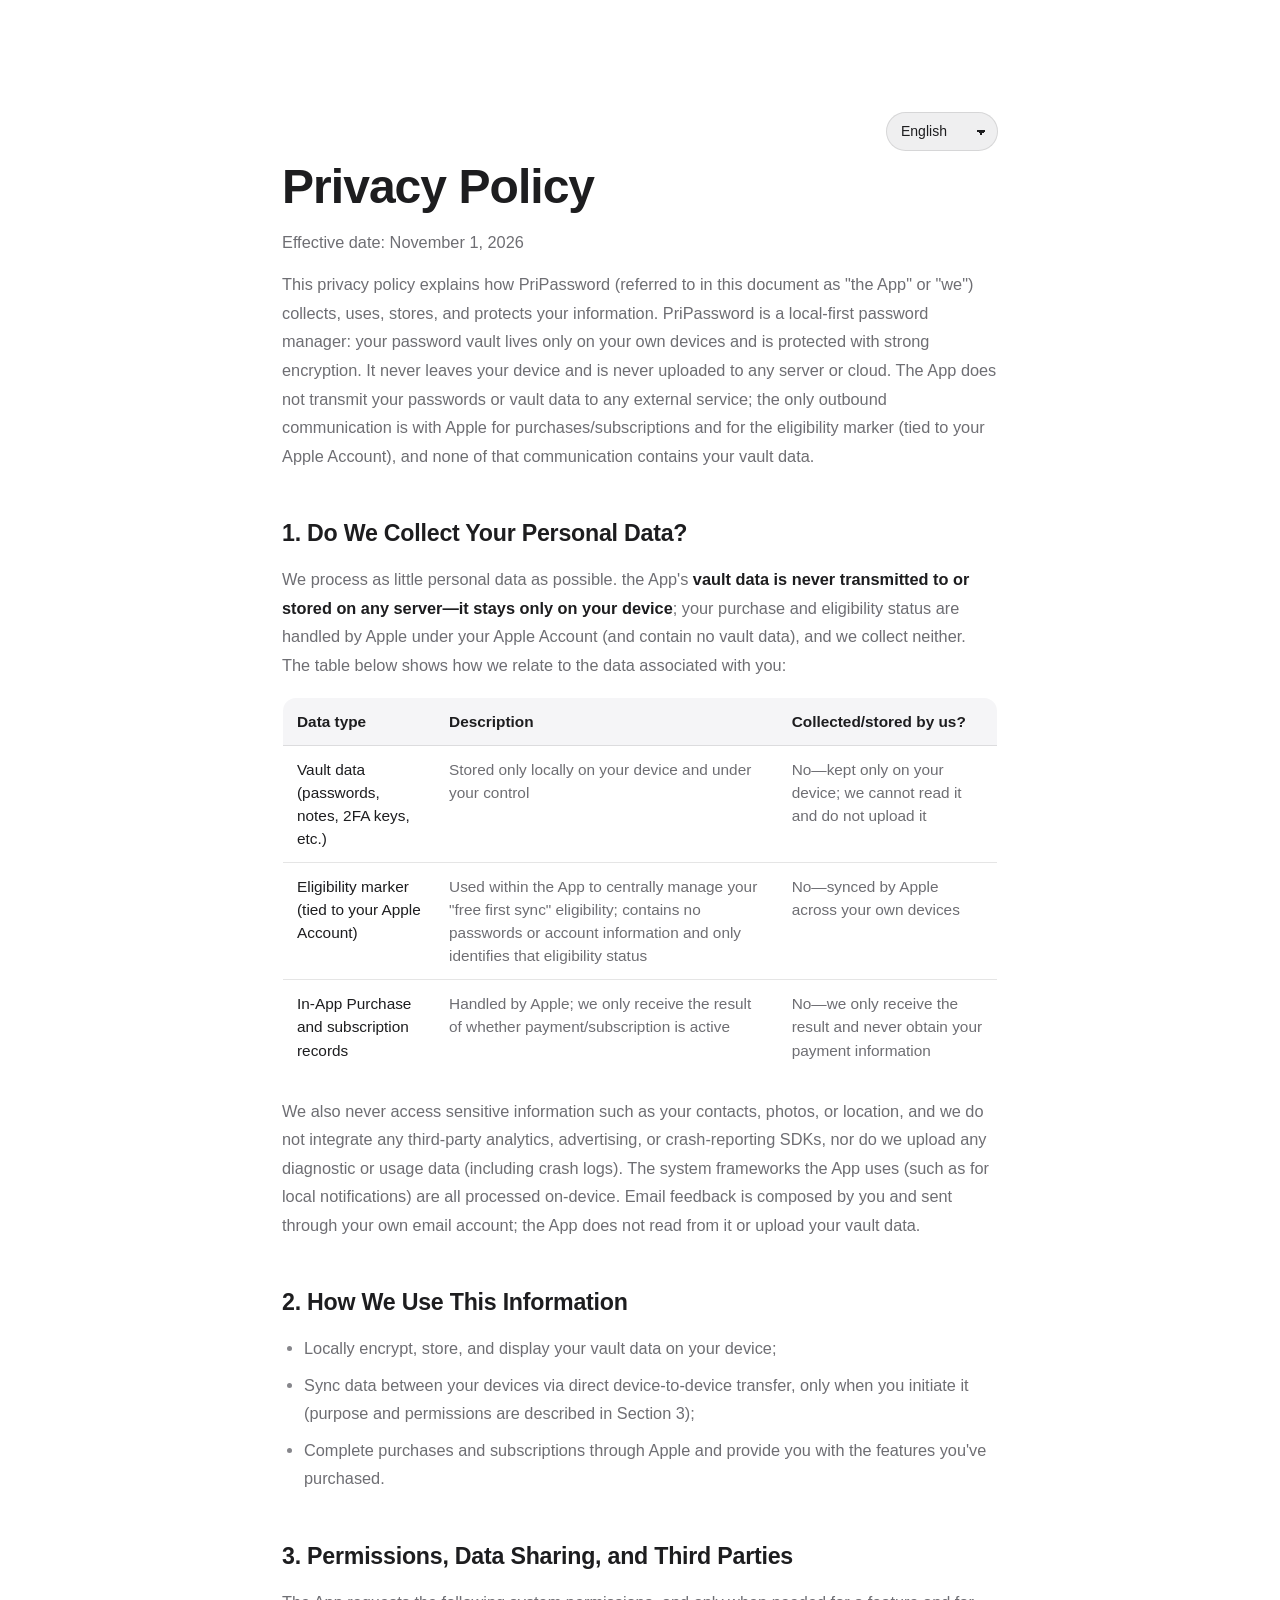
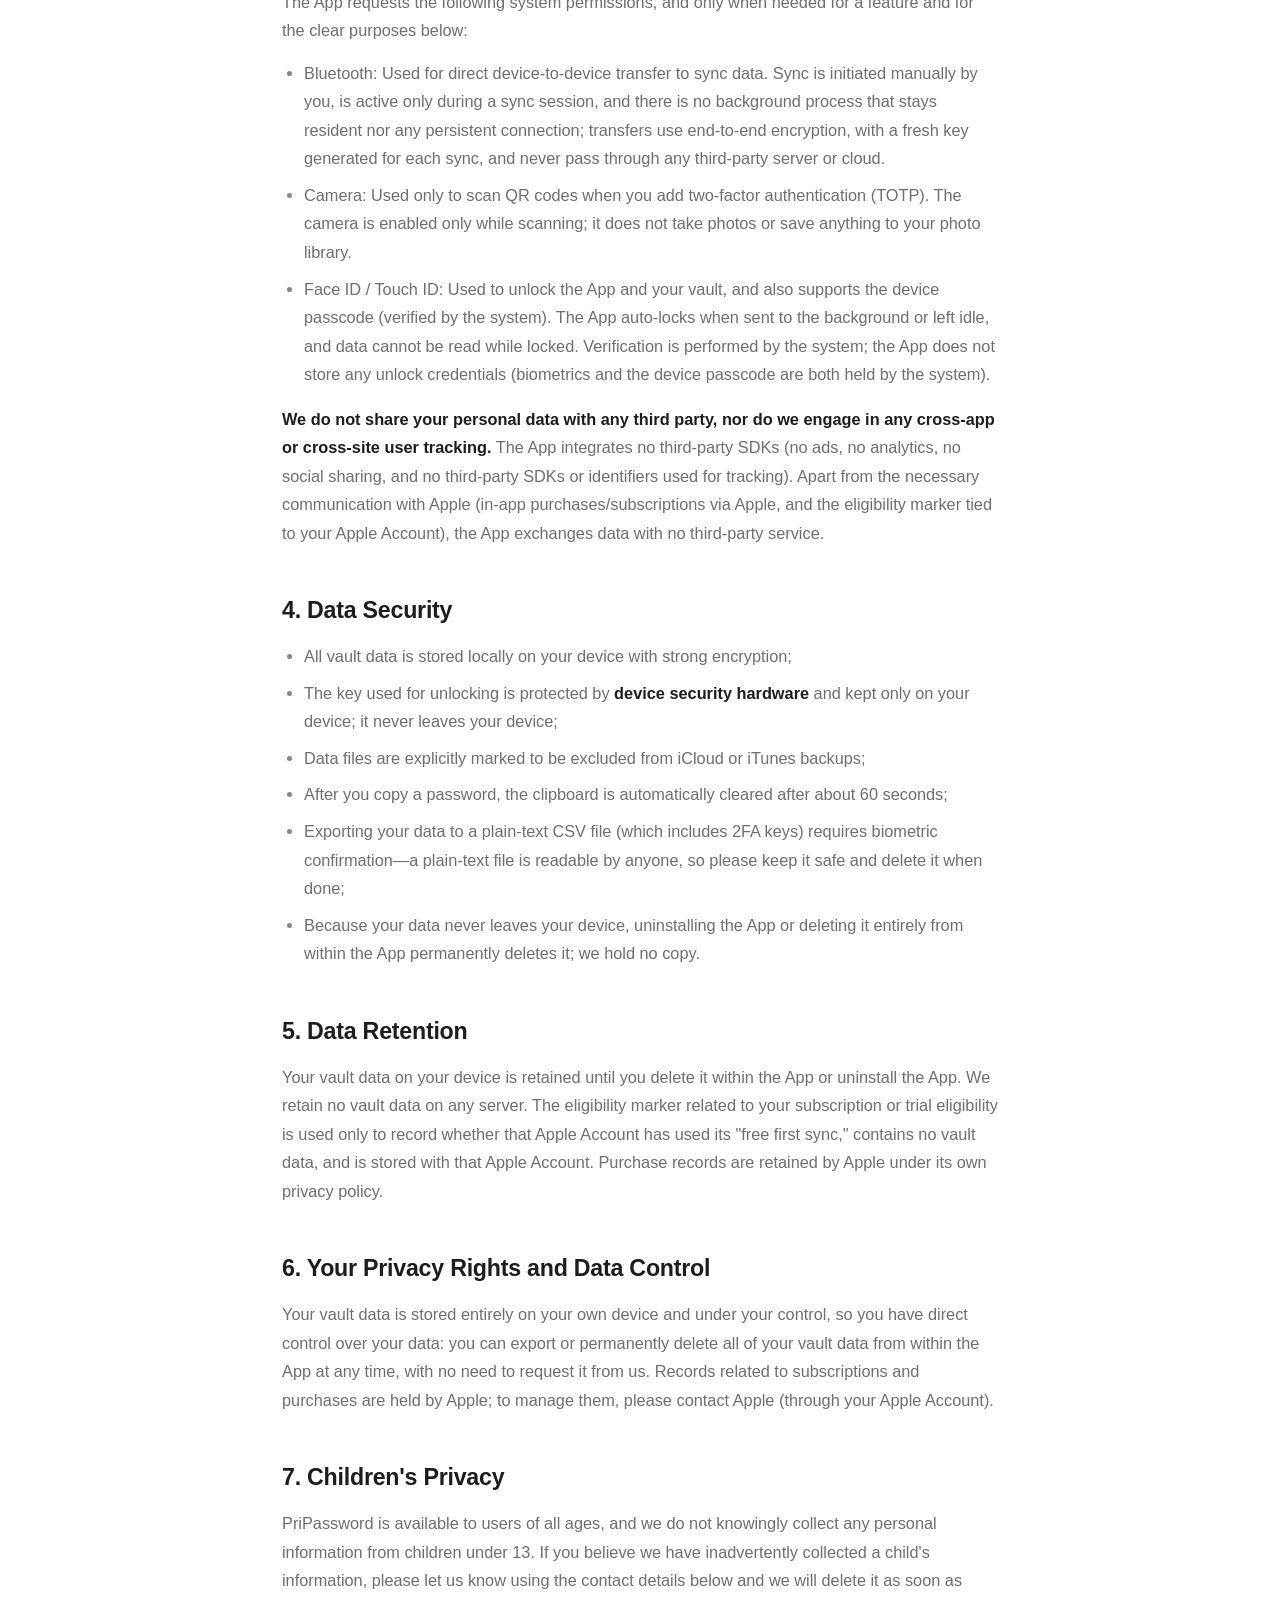
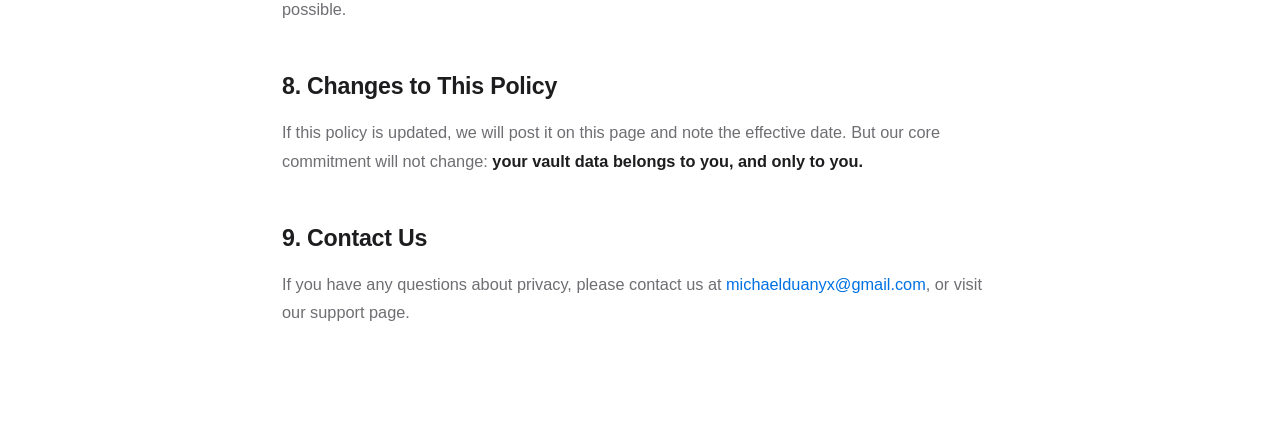
==== privacy.html @ 79f6669f "copy: 去掉 §1 口语化连接词（事实上/In fact/…），更正式 (1.0.2) 十种语言 §1 去掉事实上/In fact/実際/Tatsächlich/En fait/사실/De hec" ====
<!DOCTYPE html>
<html lang="en">
<head>
<meta charset="UTF-8">
<meta name="viewport" content="width=device-width, initial-scale=1, viewport-fit=cover">
<meta name="theme-color" content="#ffffff">
<title>Privacy Policy — PriPassword</title>
<meta name="description" content="PriPassword 隐私政策：您的密码只存在您自己的设备上。我们没有自己的服务器，不收集、不分析您的保险库数据；仅在 App 内购买环节与 Apple 通信。">
<link rel="icon" href="data:image/svg+xml,%3Csvg xmlns='http://www.w3.org/2000/svg' viewBox='0 0 64 64'%3E%3Cdefs%3E%3ClinearGradient id='g' x1='0' y1='0' x2='1' y2='1'%3E%3Cstop offset='0' stop-color='%234aa3ff'/%3E%3Cstop offset='1' stop-color='%230071e3'/%3E%3C/linearGradient%3E%3C/defs%3E%3Crect width='64' height='64' rx='15' fill='url(%23g)'/%3E%3Cpath d='M32 13c-6.6 0-11 4.6-11 11.4V29h-1.4c-1.4 0-2.6 1.2-2.6 2.6v14.8c0 1.4 1.2 2.6 2.6 2.6h24.8c1.4 0 2.6-1.2 2.6-2.6V31.6c0-1.4-1.2-2.6-2.6-2.6H43v-4.6C43 17.6 38.6 13 32 13zm0 5.2c3.4 0 5.8 2.4 5.8 6.2V29H26.2v-4.6c0-3.8 2.4-6.2 5.8-6.2z' fill='%23fff'/%3E%3C/svg%3E">
<link rel="stylesheet" href="css/style.css">
<script>
document.documentElement.className += ' js';
try{
  var _p = new URLSearchParams(location.search);
  var _codes = ['zh-CN','zh-TW','en','ja','de','fr','ko','es','pt','it'];
  // 主题：?theme 优先，否则跟随系统深浅（公开网页）；同步更新主题色，避免首次渲染闪烁
  var _t = _p.get('theme');
  if(_t !== 'dark' && _t !== 'light'){
    _t = (window.matchMedia && window.matchMedia('(prefers-color-scheme: dark)').matches) ? 'dark' : 'light';
  }
  document.documentElement.setAttribute('data-theme', _t);
  var _meta = document.querySelector('meta[name="theme-color"]');
  if(_meta){ _meta.setAttribute('content', _t === 'dark' ? '#000000' : '#ffffff'); }
  // 嵌入模式：仅由 App 通过 ?embed 控制
  if(_p.get('embed') === '1' || _p.get('embed') === 'true'){ document.documentElement.classList.add('embed'); }
  // 语言：?lang 优先 → 本地存储记忆 → 英文；必须在 <head> 同步设置 data-lang，
  // 否则首屏会先渲染默认英文块，待 DOMContentLoaded 的 init() 才切换（FOUC）
  var _lang = _p.get('lang');
  if(_codes.indexOf(_lang) < 0){
    try { _lang = localStorage.getItem('pp_doc_lang'); } catch(e){ _lang = null; }
    if(_codes.indexOf(_lang) < 0){ _lang = 'en'; }
  }
  document.documentElement.setAttribute('data-lang', _lang);
}catch(e){}
</script>
</head>
<body>



<main class="doc">
  <div class="doc__inner">
    <div class="doc__langwrap"><select id="langSelect" class="doc__lang"></select></div>

    <div id="docBody">

<!-- ===================== 简体中文 ===================== -->
<div class="lang-block" data-lang="zh-CN" hidden>
  <h1 class="doc__title">隐私政策</h1>
  <p class="doc__meta">生效日期：2026 年 11 月 1 日</p>

  <p>本隐私政策说明 PriPassword（以下简称"本 App"或"我们"）如何收集、使用、存储和保护您的信息。PriPassword 是一款本地优先的密码管理器：您的密码库只保存在您自己的设备上，并以强加密保护，不会离开您的设备，也不会上传到任何服务器或云端。本 App 不会向任何外部服务传输您的密码或保险库数据；仅有的对外通信是与 Apple 的购买/订阅以及资格标记（经您的 Apple 账户），且这些通信均不包含您的保险库数据。</p>

  <h2>1. 我们是否收集您的个人数据</h2>
  <p>我们尽可能少地处理个人数据。本 App 的<strong>保险库数据不会向任何服务器传输或存储——它们仅留存在您的设备</strong>；而购买与资格状态由 Apple 在您的账户内处理（不含任何保险库数据），我们均不收集。下表说明我们与您相关数据的关系：</p>
  <table>
    <thead>
      <tr><th>数据类型</th><th>说明</th><th>是否由我们收集/存储</th></tr>
    </thead>
    <tbody>
      <tr><td>保险库数据（密码、备注、两步验证密钥等）</td><td>仅存储在您的设备本地，由您掌控</td><td>否——仅留存于您的设备，我们无权读取、不上传</td></tr>
      <tr><td>资格标记（经您的 Apple 账户）</td><td>用于在本 App 内统一管理"首次同步免费"的资格；不含任何密码或账户信息，仅用于标识该资格状态</td><td>否——由 Apple 在您自己的设备间同步</td></tr>
      <tr><td>App 内购买与订阅记录</td><td>由 Apple 处理；我们仅接收"是否已付费/订阅"的结果</td><td>否——我们仅获得结果，不获取您的支付信息</td></tr>
    </tbody>
  </table>
  <p>我们也绝不访问您的通讯录、照片或位置等敏感信息，更不集成任何第三方分析、广告或崩溃上报 SDK，也不会上传任何诊断或使用数据（包括崩溃日志）。本 App 使用的系统框架（如用于本地通知提醒）均在设备本地处理。邮件反馈由您主动撰写、经您自己的邮件账户发送，App 不会从中读取或上传您的保险库数据。</p>

  <h2>2. 我们如何使用这些信息</h2>
  <ul>
    <li>在您的设备上本地加密、存储并展示您的保险库数据；</li>
    <li>在您主动发起时，通过设备之间的直接传输在您的设备间同步数据（用途与权限见第 3 节）；</li>
    <li>通过 Apple 完成购买与订阅，并向您提供已购功能。</li>
  </ul>

  <h2>3. 权限、数据共享与第三方</h2>
  <p>本 App 会请求以下系统权限，且均仅在功能需要时、用于以下明确目的：</p>
  <ul>
    <li>蓝牙：用于在您的设备之间进行直接传输以同步数据。同步由您手动发起，仅在同步进行期间活动，没有后台常驻进程，也没有常开的连接；传输采用端到端加密，每次同步的密钥临时生成，不经任何第三方服务器或云端中转。</li>
    <li>相机：仅用于在您添加两步验证（TOTP）时扫描二维码。相机仅在扫描时启用，不拍照、不保存至相册。</li>
    <li>Face ID / Touch ID：用于解锁 App 与保险库，亦支持设备密码（由系统验证）；App 退至后台或闲置时会自动锁定，锁定期间数据无法读取。验证由系统完成，App 不保存任何用于解锁的凭据（生物识别与设备密码均由系统保管）。</li>
  </ul>
  <p><strong>我们不向任何第三方共享您的个人数据，也不进行任何跨 App 或跨网站的用户追踪。</strong> 本 App 不集成任何第三方 SDK（无广告、无分析、无社交分享、无任何用于追踪的第三方 SDK 或标识符）。除与 Apple 的必要通信（App 内购买/订阅经 Apple，资格标记经您的 Apple 账户）外，本 App 不与任何第三方服务交换数据。</p>

  <h2>4. 数据安全</h2>
  <ul>
    <li>所有保险库数据在您的设备本地以强加密方式存储；</li>
    <li>用于解锁的密钥由<strong>设备安全硬件保护</strong>，仅保存在您的设备上，不离开您的设备；</li>
    <li>数据文件被明确标记为不参与 iCloud 或 iTunes 备份；</li>
    <li>复制密码后，剪贴板会在约 60 秒后自动清除；</li>
    <li>导出数据为 CSV（含两步验证密钥）明文文件前需生物识别确认——明文文件任何人可读，请妥善保管、用后删除；</li>
    <li>由于数据从不离开您的设备，卸载 App 或从 App 内彻底删除即永久删除，我们没有任何副本。</li>
  </ul>

  <h2>5. 数据保留</h2>
  <p>您在设备上的保险库数据会保留至您在 App 内删除数据或卸载 App。我们不在任何服务器上保留保险库数据。与订阅/试用资格相关的资格标记仅用于记录该 Apple 账户是否已使用过"首次同步免费"，不含任何保险库数据，并随该 Apple 账户存储。购买记录由 Apple 按其隐私政策保留。</p>

  <h2>6. 您的隐私权利与数据控制</h2>
  <p>您的保险库数据完全保存在您自己的设备上、由您掌控，因此您对自己的数据拥有直接控制权：您可以随时在 App 内导出或彻底删除全部保险库数据，无需向我们申请。与订阅和购买相关的记录由 Apple 持有，如需处理请向 Apple（通过您的 Apple 账户）申请。</p>

  <h2>7. 儿童隐私</h2>
  <p>PriPassword 可供所有年龄的用户使用，我们也不会有意收集 13 岁以下儿童的任何个人信息。如果您认为我们误收集了儿童的信息，请通过下方联系方式告知，我们会尽快删除。</p>

  <h2>8. 政策变更</h2>
  <p>如本政策更新，我们会在此页面公布并注明生效日期。但我们的核心承诺不会改变：<strong>您的保险库数据属于您，且只属于您。</strong></p>

  <h2>9. 联系方式</h2>
  <p>如对隐私有任何疑问，请通过邮箱 <a class="link" href="mailto:michaelduanyx@gmail.com">michaelduanyx@gmail.com</a> 联系我们，或前往支持页面。</p>

</div>

<!-- ===================== 繁體中文 ===================== -->
<div class="lang-block" data-lang="zh-TW" hidden>
  <h1 class="doc__title">隱私權政策</h1>
  <p class="doc__meta">生效日期：2026 年 11 月 1 日</p>

  <p>本隱私權政策說明 PriPassword（以下簡稱「本 App」或「我們」）如何收集、使用、儲存和保護您的資訊。PriPassword 是一款本地優先的密碼管理器：您的密碼庫只保存在您自己的裝置上，並以強加密保護，不會離開您的裝置，也不會上傳到任何伺服器或雲端。本 App 不會向任何外部服務傳輸您的密碼或保險庫資料；僅有的對外通訊是與 Apple 的購買/訂閱以及資格標記（經您的 Apple 帳戶），且這些通訊均不包含您的保險庫資料。</p>

  <h2>1. 我們是否收集您的個人資料</h2>
  <p>我們盡可能少地處理個人資料。本 App 的<strong>保險庫資料不會向任何伺服器傳輸或儲存——它們僅留存於您的裝置</strong>；而購買與資格狀態由 Apple 在您的帳戶內處理（不含任何保險庫資料），我們均不收集。下表說明我們與您相關資料的關係：</p>
  <table>
    <thead>
      <tr><th>資料類型</th><th>說明</th><th>是否由我們收集/儲存</th></tr>
    </thead>
    <tbody>
      <tr><td>保險庫資料（密碼、備註、兩步驗證金鑰等）</td><td>僅儲存在您的裝置本地，由您掌控</td><td>否——僅留存於您的裝置，我們無權讀取、不上傳</td></tr>
      <tr><td>資格標記（經您的 Apple 帳戶）</td><td>用於在本 App 內統一管理「首次同步免費」的資格；不含任何密碼或帳戶資訊，僅用於標識該資格狀態</td><td>否——由 Apple 在您自己的裝置間同步</td></tr>
      <tr><td>App 內購買與訂閱記錄</td><td>由 Apple 處理；我們僅接收「是否已付費/訂閱」的結果</td><td>否——我們僅獲得結果，不獲取您的付款資訊</td></tr>
    </tbody>
  </table>
  <p>我們也絕不存取您的通訊錄、照片或位置等敏感資訊，更不整合任何第三方分析、廣告或崩潰回報 SDK，也不會上傳任何診斷或使用資料（包括崩潰日誌）。本 App 使用的系統框架（如用於本地通知提醒）均在裝置本地處理。郵件回饋由您主動撰寫、經您自己的郵件帳戶發送，App 不會從中讀取或上傳您的保險庫資料。</p>

  <h2>2. 我們如何使用這些資訊</h2>
  <ul>
    <li>在您的裝置上本地加密、儲存並展示您的保險庫資料；</li>
    <li>在您主動發起時，透過裝置之間的直接傳輸在您的裝置間同步資料（用途與權限見第 3 節）；</li>
    <li>透過 Apple 完成購買與訂閱，並向您提供已購功能。</li>
  </ul>

  <h2>3. 權限、資料共享與第三方</h2>
  <p>本 App 會請求以下系統權限，且均僅在功能需要時、用於以下明確目的：</p>
  <ul>
    <li>藍牙：用於在您的裝置之間進行直接傳輸以同步資料。同步由您手動發起，僅在同步進行期間活動，沒有背景常駐程序，也沒有常開的連線；傳輸採用端對端加密，每次同步的金鑰臨時生成，不經任何第三方伺服器或雲端中轉。</li>
    <li>相機：僅用於在您新增兩步驗證（TOTP）時掃描 QR Code。相機僅在掃描時啟用，不拍照、不儲存至相簿。</li>
    <li>Face ID / Touch ID：用於解鎖 App 與保險庫，亦支援裝置密碼（由系統驗證）；App 退至背景或閒置時會自動鎖定，鎖定期間資料無法讀取。驗證由系統完成，App 不儲存任何用於解鎖的憑證（生物辨識與裝置密碼均由系統保管）。</li>
  </ul>
  <p><strong>我們不向任何第三方共享您的個人資料，也不進行任何跨 App 或跨網站的使用者追蹤。</strong> 本 App 不整合任何第三方 SDK（無廣告、無分析、無社交分享、無任何用於追蹤的第三方 SDK 或識別碼）。除與 Apple 的必要通訊（App 內購買/訂閱經 Apple，資格標記經您的 Apple 帳戶）外，本 App 不與任何第三方服務交換資料。</p>

  <h2>4. 資料安全</h2>
  <ul>
    <li>所有保險庫資料在您的裝置本地以強加密方式儲存；</li>
    <li>用於解鎖的金鑰由<strong>裝置安全硬體保護</strong>，僅儲存在您的裝置上，不離開您的裝置；</li>
    <li>資料檔案明確標記為不參與 iCloud 或 iTunes 備份；</li>
    <li>複製密碼後，剪貼簿會在約 60 秒後自動清除；</li>
    <li>匯出資料為 CSV（含兩步驗證金鑰）明文字檔前需生物辨識確認——明文字檔任何人可讀，請妥善保管、用後刪除；</li>
    <li>由於資料從不離開您的裝置，解除安裝 App 或從 App 內徹底刪除即永久刪除，我們沒有任何副本。</li>
  </ul>

  <h2>5. 資料保留</h2>
  <p>您在裝置上的保險庫資料會保留至您在 App 內刪除資料或解除安裝 App。我們不在任何伺服器上保留保險庫資料。與訂閱/試用資格相關的資格標記僅用於記錄該 Apple 帳戶是否已使用過「首次同步免費」，不含任何保險庫資料，並隨該 Apple 帳戶儲存。購買記錄由 Apple 按其隱私政策保留。</p>

  <h2>6. 您的隱私權利與資料控制</h2>
  <p>您的保險庫資料完全儲存在您自己的裝置上、由您掌控，因此您對自己的資料擁有直接控制權：您可以隨時在 App 內匯出或徹底刪除全部保險庫資料，無需向我們申請。與訂閱和購買相關的記錄由 Apple 持有，如需處理請向 Apple（透過您的 Apple 帳戶）申請。</p>

  <h2>7. 兒童隱私</h2>
  <p>PriPassword 可供所有年齡的使用者使用，我們也不會有意收集 13 歲以下兒童的任何個人資訊。如果您認為我們誤收集了兒童的資訊，請透過下方聯絡方式告知，我們會盡快刪除。</p>

  <h2>8. 政策變更</h2>
  <p>如本政策更新，我們會在此頁面公布並註明生效日期。但我們的核心承諾不會改變：<strong>您的保險庫資料屬於您，且只屬於您。</strong></p>

  <h2>9. 聯絡方式</h2>
  <p>如對隱私有任何疑問，請透過電子郵件 <a class="link" href="mailto:michaelduanyx@gmail.com">michaelduanyx@gmail.com</a> 與我們聯絡，或前往支援頁面。</p>

</div>

<!-- ===================== English ===================== -->
<div class="lang-block" data-lang="en">
  <h1 class="doc__title">Privacy Policy</h1>
  <p class="doc__meta">Effective date: November 1, 2026</p>

  <p>This privacy policy explains how PriPassword (referred to in this document as "the App" or "we") collects, uses, stores, and protects your information. PriPassword is a local-first password manager: your password vault lives only on your own devices and is protected with strong encryption. It never leaves your device and is never uploaded to any server or cloud. The App does not transmit your passwords or vault data to any external service; the only outbound communication is with Apple for purchases/subscriptions and for the eligibility marker (tied to your Apple Account), and none of that communication contains your vault data.</p>

  <h2>1. Do We Collect Your Personal Data?</h2>
  <p>We process as little personal data as possible. the App's <strong>vault data is never transmitted to or stored on any server—it stays only on your device</strong>; your purchase and eligibility status are handled by Apple under your Apple Account (and contain no vault data), and we collect neither. The table below shows how we relate to the data associated with you:</p>
  <table>
    <thead>
      <tr><th>Data type</th><th>Description</th><th>Collected/stored by us?</th></tr>
    </thead>
    <tbody>
      <tr><td>Vault data (passwords, notes, 2FA keys, etc.)</td><td>Stored only locally on your device and under your control</td><td>No—kept only on your device; we cannot read it and do not upload it</td></tr>
      <tr><td>Eligibility marker (tied to your Apple Account)</td><td>Used within the App to centrally manage your "free first sync" eligibility; contains no passwords or account information and only identifies that eligibility status</td><td>No—synced by Apple across your own devices</td></tr>
      <tr><td>In-App Purchase and subscription records</td><td>Handled by Apple; we only receive the result of whether payment/subscription is active</td><td>No—we only receive the result and never obtain your payment information</td></tr>
    </tbody>
  </table>
  <p>We also never access sensitive information such as your contacts, photos, or location, and we do not integrate any third-party analytics, advertising, or crash-reporting SDKs, nor do we upload any diagnostic or usage data (including crash logs). The system frameworks the App uses (such as for local notifications) are all processed on-device. Email feedback is composed by you and sent through your own email account; the App does not read from it or upload your vault data.</p>

  <h2>2. How We Use This Information</h2>
  <ul>
    <li>Locally encrypt, store, and display your vault data on your device;</li>
    <li>Sync data between your devices via direct device-to-device transfer, only when you initiate it (purpose and permissions are described in Section 3);</li>
    <li>Complete purchases and subscriptions through Apple and provide you with the features you've purchased.</li>
  </ul>

  <h2>3. Permissions, Data Sharing, and Third Parties</h2>
  <p>The App requests the following system permissions, and only when needed for a feature and for the clear purposes below:</p>
  <ul>
    <li>Bluetooth: Used for direct device-to-device transfer to sync data. Sync is initiated manually by you, is active only during a sync session, and there is no background process that stays resident nor any persistent connection; transfers use end-to-end encryption, with a fresh key generated for each sync, and never pass through any third-party server or cloud.</li>
    <li>Camera: Used only to scan QR codes when you add two-factor authentication (TOTP). The camera is enabled only while scanning; it does not take photos or save anything to your photo library.</li>
    <li>Face ID / Touch ID: Used to unlock the App and your vault, and also supports the device passcode (verified by the system). The App auto-locks when sent to the background or left idle, and data cannot be read while locked. Verification is performed by the system; the App does not store any unlock credentials (biometrics and the device passcode are both held by the system).</li>
  </ul>
  <p><strong>We do not share your personal data with any third party, nor do we engage in any cross-app or cross-site user tracking.</strong> The App integrates no third-party SDKs (no ads, no analytics, no social sharing, and no third-party SDKs or identifiers used for tracking). Apart from the necessary communication with Apple (in-app purchases/subscriptions via Apple, and the eligibility marker tied to your Apple Account), the App exchanges data with no third-party service.</p>

  <h2>4. Data Security</h2>
  <ul>
    <li>All vault data is stored locally on your device with strong encryption;</li>
    <li>The key used for unlocking is protected by <strong>device security hardware</strong> and kept only on your device; it never leaves your device;</li>
    <li>Data files are explicitly marked to be excluded from iCloud or iTunes backups;</li>
    <li>After you copy a password, the clipboard is automatically cleared after about 60 seconds;</li>
    <li>Exporting your data to a plain-text CSV file (which includes 2FA keys) requires biometric confirmation—a plain-text file is readable by anyone, so please keep it safe and delete it when done;</li>
    <li>Because your data never leaves your device, uninstalling the App or deleting it entirely from within the App permanently deletes it; we hold no copy.</li>
  </ul>

  <h2>5. Data Retention</h2>
  <p>Your vault data on your device is retained until you delete it within the App or uninstall the App. We retain no vault data on any server. The eligibility marker related to your subscription or trial eligibility is used only to record whether that Apple Account has used its "free first sync," contains no vault data, and is stored with that Apple Account. Purchase records are retained by Apple under its own privacy policy.</p>

  <h2>6. Your Privacy Rights and Data Control</h2>
  <p>Your vault data is stored entirely on your own device and under your control, so you have direct control over your data: you can export or permanently delete all of your vault data from within the App at any time, with no need to request it from us. Records related to subscriptions and purchases are held by Apple; to manage them, please contact Apple (through your Apple Account).</p>

  <h2>7. Children's Privacy</h2>
  <p>PriPassword is available to users of all ages, and we do not knowingly collect any personal information from children under 13. If you believe we have inadvertently collected a child's information, please let us know using the contact details below and we will delete it as soon as possible.</p>

  <h2>8. Changes to This Policy</h2>
  <p>If this policy is updated, we will post it on this page and note the effective date. But our core commitment will not change: <strong>your vault data belongs to you, and only to you.</strong></p>

  <h2>9. Contact Us</h2>
  <p>If you have any questions about privacy, please contact us at <a class="link" href="mailto:michaelduanyx@gmail.com">michaelduanyx@gmail.com</a>, or visit our support page.</p>

</div>

<!-- ===================== 日本語 ===================== -->
<div class="lang-block" data-lang="ja" hidden>
  <h1 class="doc__title">プライバシーポリシー</h1>
  <p class="doc__meta">効力発生日：2026年11月1日</p>

  <p>本プライバシーポリシーは、PriPassword（本アプリ、または「当社」）がお客様の情報をどのように収集、利用、保存、保護するかを説明するものです。PriPassword はローカルファーストのパスワードマネージャーです。お客様のパスワード保管庫はお客様ご自身のデバイスのみに保存され、強力な暗号化で保護されています。それはデバイスから離れることも、いかなるサーバーやクラウドにもアップロードされることもありません。本アプリは、お客様のパスワードや保管庫データをいかなる外部サービスにも送信しません。Apple との購入／サブスクリプションおよび資格マーカー（お客様の Apple アカウント経由）に関する通信のみが外部と行われますが、これらの通信に保管庫データは含まれません。</p>

  <h2>1. お客様の個人データを収集しますか</h2>
  <p>当社は個人データの処理を最小限に抑えています。本アプリの<strong>保管庫データはいかなるサーバーにも送信・保存されず、お客様のデバイスにのみ留まります</strong>。購入および資格の状態はお客様の Apple アカウントのもとで Apple によって処理され（保管庫データは含まれません）、当社はいずれも収集しません。当社とお客様に関連するデータの関係を以下の表に示します。</p>
  <table>
    <thead>
      <tr><th>データの種類</th><th>説明</th><th>当社が収集／保存するか</th></tr>
    </thead>
    <tbody>
      <tr><td>保管庫データ（パスワード、メモ、2FA キーなど）</td><td>お客様のデバイス本体にのみ保存され、お客様が管理</td><td>いいえ——お客様のデバイスにのみ留まり、当社は読み取れず、アップロードもしません</td></tr>
      <tr><td>資格マーカー（お客様の Apple アカウント経由）</td><td>本アプリ内で「初回同期無料」の資格を一元管理するために使用。パスワードやアカウント情報は含まず、その資格状態の識別のみに使用</td><td>いいえ——Apple がお客様ご自身のデバイス間で同期</td></tr>
      <tr><td>アプリ内購入およびサブスクリプション記録</td><td>Apple が処理。当社は「支払い済み／購読中か」の結果のみを受け取る</td><td>いいえ——当社は結果のみを受け取り、お客様の支払い情報を取得しません</td></tr>
    </tbody>
  </table>
  <p>また、当社は連絡先、写真、位置情報などの機微情報には一切アクセスせず、第三者の分析、広告、クラッシュレポート SDK を一切統合せず、いかなる診断・利用データ（クラッシュログを含む）もアップロードしません。本アプリが使用するシステムフレームワーク（ローカル通知の提醒など）はすべてデバイス上で処理されます。メールによるフィードバックはお客様が作成し、お客様ご自身のメールアカウントから送信されるものであり、アプリがそれを読み取ったり保管庫データをアップロードしたりすることはありません。</p>

  <h2>2. これらの情報の利用目的</h2>
  <ul>
    <li>お客様のデバイス上で保管庫データをローカルに暗号化し、保存し、表示する；</li>
    <li>お客様が自ら開始したときに、デバイス間の直接転送によりデータを同期する（目的と権限は第 3 節参照）；</li>
    <li>Apple を通じて購入およびサブスクリプションを完了し、購入済みの機能を提供する。</li>
  </ul>

  <h2>3. 権限、データ共有、および第三者</h2>
  <p>本アプリは以下のシステム権限を要求しますが、いずれも機能が必要とする場合に限り、以下の明確な目的のためです：</p>
  <ul>
    <li>Bluetooth（ブルートゥース）：デバイス間で直接転送し、データを同期するために使用。同期はお客様が手動で開始し、同期セッション中のみ稼働し、バックグラウンドで常駐するプロセスや常時接続はありません。転送はエンドツーエンド暗号化を使用し、同期ごとに一時的な鍵を生成し、いかなる第三者サーバーやクラウドを経由しません。</li>
    <li>カメラ：二段階認証（TOTP）を追加するときに QR コードをスキャンするためのみに使用。カメラはスキャン中のみ有効で、写真を撮影したりフォトライブラリに保存したりしません。</li>
    <li>Face ID / Touch ID：アプリと保管庫のロック解除に使用し、デバイスパスコード（システムが検証）もサポート。アプリがバックグラウンドに移るか放置されると自動的にロックし、ロック中はデータを読み取れません。検証はシステムによって行われ、アプリはロック解除用の資格情報（生体認証とデバイスパスコードはいずれもシステムが管理）を保存しません。</li>
  </ul>
  <p><strong>当社はお客様の個人データをいかなる第三者とも共有せず、いかなるアプリ間・サイト間のユーザー追跡も行いません。</strong> 本アプリはいかなる第三者 SDK（広告、分析、ソーシャル共有、および追跡に用いられるいかなる第三者 SDK や識別子）も統合しません。Apple との必要な通信（Apple 経由のアプリ内購入／サブスクリプション、およびお客様の Apple アカウント経由の資格マーカー）を除き、本アプリはいかなる第三者サービスともデータを交換しません。</p>

  <h2>4. データセキュリティ</h2>
  <ul>
    <li>すべての保管庫データは、お客様のデバイス本体に強力な暗号化で保存される；</li>
    <li>ロック解除に用いる鍵は<strong>デバイスのセキュリティハードウェア</strong>によって保護され、お客様のデバイスにのみ保存され、デバイス外に出ない；</li>
    <li>データファイルはiCloud または iTunes のバックアップ対象から明示的に除外されている；</li>
    <li>パスワードをコピーした後、クリップボードは約 60 秒後に自動でクリアされる；</li>
    <li>2FA キーを含むデータを平文の CSV ファイルにエクスポートする前には生体認証による確認が必要——平文ファイルは誰でも読めるため、安全に保管し、使い終わったら削除してください；</li>
    <li>データはデバイス外に出ないため、アプリのアンインストールやアプリ内からの完全削除は永久削除であり、当社にコピーはない。</li>
  </ul>

  <h2>5. データの保持</h2>
  <p>デバイス上の保管庫データは、お客様がアプリ内で削除するか、アプリをアンインストールするまで保持されます。当社はいかなるサーバーにも保管庫データを保持しません。サブスクリプションまたは試用資格に関連する資格マーカーは、その Apple アカウントが「初回同期無料」を使用済みかどうかのみを記録するために用いられ、保管庫データは含まず、その Apple アカウントとともに保存されます。購入記録は Apple が自らのプライバシーポリシーに従って保持します。</p>

  <h2>6. お客様のプライバシー権利とデータ管理</h2>
  <p>お客様の保管庫データは完全にお客様ご自身のデバイスに保存され、お客様が管理するため、お客様はご自身のデータに対して直接的な管理権を有します。アプリ内でいつでも全保管庫データをエクスポートまたは完全に削除でき、当社への申請は不要です。サブスクリプションや購入に関連する記録は Apple が保持しており、取り扱いについては Apple（お客様の Apple アカウント経由）にお問い合わせください。</p>

  <h2>7. 児童のプライバシー</h2>
  <p>PriPassword はすべての年齢の方にご利用いただけ、当社は 13 歳未満の子供から意図的に個人情報を収集することはありません。子供の情報を誤って収集したと思われる場合は、以下の連絡先までお知らせいただければ、速やかに削除します。</p>

  <h2>8. ポリシーの変更</h2>
  <p>本ポリシーを更新する場合、当社はこのページで公表し、効力発生日を明記します。ただし、当社の中核となる約束は変わりません：<strong>お客様の保管庫データはお客様のものであり、お客様だけのものです。</strong></p>

  <h2>9. お問い合わせ</h2>
  <p>プライバシーに関するご質問は、<a class="link" href="mailto:michaelduanyx@gmail.com">michaelduanyx@gmail.com</a> までメールでご連絡いただくか、サポートページをご覧ください。</p>

</div>

<!-- ===================== Deutsch ===================== -->
<div class="lang-block" data-lang="de" hidden>
  <h1 class="doc__title">Datenschutzrichtlinie</h1>
  <p class="doc__meta">Gültig ab: 1. November 2026</p>

  <p>Diese Datenschutzrichtlinie erklärt, wie PriPassword (in diesem Dokument „die App" oder „wir" genannt) Ihre Informationen erhebt, verwendet, speichert und schützt. PriPassword ist ein lokal ausgerichteter Passwort-Manager: Ihr Passwort-Tresor befindet sich ausschließlich auf Ihren eigenen Geräten und ist durch starke Verschlüsselung geschützt. Er verlässt Ihr Gerät nie und wird niemals auf einen Server oder in die Cloud hochgeladen. Die App überträgt Ihre Passwörter oder Tresordaten an keinen externen Dienst; die einzige ausgehende Kommunikation erfolgt mit Apple für Käufe/Abonnements und für den Berechtigungs-Marker (an Ihr Apple-Konto gebunden), und keine dieser Kommunikationen enthält Ihre Tresordaten.</p>

  <h2>1. Erheben wir personenbezogene Daten von Ihnen?</h2>
  <p>Wir verarbeiten so wenig personenbezogene Daten wie möglich. Werden die <strong>Tresordaten der App niemals an einen Server übertragen oder dort gespeichert — sie verbleiben ausschließlich auf Ihrem Gerät</strong>; Ihr Kauf- und Berechtigungsstatus wird von Apple unter Ihrem Apple-Konto verarbeitet (und enthält keine Tresordaten), und wir erheben keines von beiden. Die folgende Tabelle zeigt, wie wir mit den mit Ihnen verbundenen Daten umgehen:</p>
  <table>
    <thead>
      <tr><th>Datentyp</th><th>Beschreibung</th><th>Von uns erhoben/gespeichert?</th></tr>
    </thead>
    <tbody>
      <tr><td>Tresordaten (Passwörter, Notizen, 2FA-Schlüssel usw.)</td><td>Nur lokal auf Ihrem Gerät gespeichert und unter Ihrer Kontrolle</td><td>Nein — nur auf Ihrem Gerät; wir können sie nicht lesen und laden sie nicht hoch</td></tr>
      <tr><td>Berechtigungs-Marker (an Ihr Apple-Konto gebunden)</td><td>Innerhalb der App zur zentralen Verwaltung Ihrer „kostenlosen Erstsynchronisierung" verwendet; enthält keine Passwörter oder Kontoinformationen und identifiziert nur diesen Berechtigungsstatus</td><td>Nein — von Apple zwischen Ihren eigenen Geräten synchronisiert</td></tr>
      <tr><td>In-App-Kauf- und Abonnement-Datensätze</td><td>Von Apple verarbeitet; wir erhalten nur das Ergebnis, ob die Zahlung/das Abonnement aktiv ist</td><td>Nein — wir erhalten nur das Ergebnis und erlangen niemals Ihre Zahlungsdaten</td></tr>
    </tbody>
  </table>
  <p>Wir greifen auch niemals auf sensible Informationen wie Ihre Kontakte, Fotos oder den Standort zu und integrieren keine Analyse-, Werbe- oder Absturzberichts-SDKs von Drittanbietern, noch laden wir Diagnose- oder Nutzungsdaten (einschließlich Absturzprotokolle) hoch. Die System-Frameworks, die die App verwendet (z. B. für lokale Benachrichtigungen), werden vollständig auf dem Gerät verarbeitet. E-Mail-Feedback wird von Ihnen verfasst und über Ihr eigenes E-Mail-Konto gesendet; die App liest daraus nichts und lädt Ihre Tresordaten nicht hoch.</p>

  <h2>2. Wie wir diese Informationen verwenden</h2>
  <ul>
    <li>Ihre Tresordaten auf Ihrem Gerät lokal verschlüsseln, speichern und anzeigen;</li>
    <li>Daten zwischen Ihren Geräten über direkte Geräte-zu-Gerät-Übertragung synchronisieren, nur wenn Sie sie initiieren (Zweck und Berechtigungen siehe Abschnitt 3);</li>
    <li>Käufe und Abonnements über Apple abschließen und Ihnen die erworbenen Funktionen bereitstellen.</li>
  </ul>

  <h2>3. Berechtigungen, Datenaustausch und Dritte</h2>
  <p>Die App fordert die folgenden Systemberechtigungen an, und zwar nur, wenn eine Funktion sie benötigt und für die folgenden klaren Zwecke:</p>
  <ul>
    <li>Bluetooth: Für die direkte Geräte-zu-Gerät-Übertragung zum Synchronisieren von Daten. Die Synchronisierung wird von Ihnen manuell gestartet, ist nur während einer Synchronisierungssitzung aktiv, und es gibt keinen im Hintergrund residenten Prozess noch eine dauerhafte Verbindung; Übertragungen verwenden Ende-zu-Ende-Verschlüsselung mit einem für jede Synchronisierung frisch generierten Schlüssel und passieren niemals einen Drittanbieter-Server oder die Cloud.</li>
    <li>Kamera: Nur zum Scannen von QR-Codes, wenn Sie die Zwei-Faktor-Authentifizierung (TOTP) hinzufügen. Die Kamera ist nur während des Scannens aktiv; sie macht keine Fotos und speichert nichts in Ihre Fotomediathek.</li>
    <li>Face ID / Touch ID: Zum Entsperren der App und Ihres Tresors, unterstützt auch den Geräte-Passcode (vom System verifiziert). Die App sperrt automatisch, wenn sie in den Hintergrund tritt oder ungenutzt bleibt, und Daten können im gesperrten Zustand nicht gelesen werden. Die Verifizierung erfolgt durch das System; die App speichert keine Entsperr-Anmeldedaten (Biometrie und Geräte-Passcode werden beide vom System gehalten).</li>
  </ul>
  <p><strong>Wir geben Ihre personenbezogenen Daten an keine Dritten weiter und betreiben kein nutzerübergreifendes Tracking über Apps oder Websites hinweg.</strong> Die App integriert keine Drittanbieter-SDKs (keine Werbung, keine Analyse, kein Social-Sharing und keine für Tracking verwendeten Drittanbieter-SDKs oder Kennungen). Außer der notwendigen Kommunikation mit Apple (In-App-Käufe/Abonnements über Apple sowie der an Ihr Apple-Konto gebundene Berechtigungs-Marker) tauscht die App Daten mit keinem Drittanbieter-Dienst aus.</p>

  <h2>4. Datensicherheit</h2>
  <ul>
    <li>Alle Tresordaten werden lokal auf Ihrem Gerät mit starker Verschlüsselung gespeichert;</li>
    <li>Der für das Entsperren verwendete Schlüssel wird durch <strong>Geräte-Sicherheitshardware</strong> geschützt und nur auf Ihrem Gerät gehalten; er verlässt Ihr Gerät nie;</li>
    <li>Datendateien sind explizit als von iCloud- oder iTunes-Backups ausgeschlossen markiert;</li>
    <li>Nachdem Sie ein Passwort kopiert haben, wird die Zwischenablage nach etwa 60 Sekunden automatisch geleert;</li>
    <li>Der Export Ihrer Daten in eine Klartext-CSV-Datei (die 2FA-Schlüssel enthält) erfordert eine biometrische Bestätigung — eine Klartextdatei ist für jeden lesbar, bewahren Sie sie daher sicher auf und löschen Sie sie, wenn Sie fertig sind;</li>
    <li>Da Ihre Daten Ihr Gerät nie verlassen, ist das Deinstallieren der App oder das vollständige Löschen innerhalb der App endgültig; wir halten keine Kopie.</li>
  </ul>

  <h2>5. Datenaufbewahrung</h2>
  <p>Ihre geräteinternen Tresordaten werden aufbewahrt, bis Sie sie innerhalb der App löschen oder die App deinstallieren. Wir bewahren auf keinem Server Tresordaten auf. Der mit Ihrem Abonnement oder Testberechtigung verbundene Berechtigungs-Marker dient nur dazu, aufzuzeichnen, ob dieses Apple-Konto seine „kostenlose Erstsynchronisierung" bereits genutzt hat, enthält keine Tresordaten und wird mit diesem Apple-Konto gespeichert. Kaufdatensätze werden von Apple gemäß dessen eigenen Datenschutzrichtlinie aufbewahrt.</p>

  <h2>6. Ihre Datenschutzrechte und Datenkontrolle</h2>
  <p>Ihre Tresordaten werden vollständig auf Ihrem eigenen Gerät gespeichert und stehen unter Ihrer Kontrolle, sodass Sie die direkte Kontrolle über Ihre Daten haben: Sie können jederzeit innerhalb der App Ihren gesamten Tresor exportieren oder dauerhaft löschen, ohne dies bei uns beantragen zu müssen. Aufzeichnungen zu Abonnements und Käufen werden von Apple gehalten; wenden Sie sich zur Verwaltung bitte an Apple (über Ihr Apple-Konto).</p>

  <h2>7. Datenschutz für Kinder</h2>
  <p>PriPassword steht Nutzern jeden Alters zur Verfügung, und wir erheben wissentlich keine personenbezogenen Informationen von Kindern unter 13 Jahren. Wenn Sie glauben, dass wir versehentlich Informationen eines Kindes erfasst haben, lassen Sie es uns über die unten stehenden Kontaktdaten wissen, und wir werden sie so schnell wie möglich löschen.</p>

  <h2>8. Änderungen dieser Richtlinie</h2>
  <p>Wenn diese Richtlinie aktualisiert wird, veröffentlichen wir sie auf dieser Seite und geben das Gültigkeitsdatum an. Unser Kernversprechen ändert sich jedoch nicht: <strong>Ihre Tresordaten gehören Ihnen, und nur Ihnen.</strong></p>

  <h2>9. Kontakt</h2>
  <p>Bei Fragen zum Datenschutz kontaktieren Sie uns unter <a class="link" href="mailto:michaelduanyx@gmail.com">michaelduanyx@gmail.com</a> oder besuchen Sie unsere Support-Seite.</p>

</div>

<!-- ===================== Français ===================== -->
<div class="lang-block" data-lang="fr" hidden>
  <h1 class="doc__title">Politique de confidentialité</h1>
  <p class="doc__meta">Date d'effet : 1er novembre 2026</p>

  <p>La présente politique de confidentialité explique comment PriPassword (ci-après « l'App » ou « nous ») collecte, utilise, stocke et protège vos informations. PriPassword est un gestionnaire de mots de passe local-first : votre coffre-fort de mots de passe réside uniquement sur vos propres appareils et est protégé par un chiffrement robuste. Il ne quitte jamais votre appareil et n'est jamais téléversé vers un serveur ou un cloud. L'App ne transmet pas vos mots de passe ou données de coffre à quelque service externe que ce soit ; la seule communication sortante concerne Apple pour les achats/abonnements et le marqueur d'éligibilité (lié à votre compte Apple), et aucune de ces communications ne contient vos données de coffre.</p>

  <h2>1. Collectons-nous vos données personnelles ?</h2>
  <p>Nous traitons le moins de données personnelles possible. les <strong>données de coffre de l'App ne sont jamais transmises à un serveur ni stockées sur un serveur — elles restent uniquement sur votre appareil</strong> ; votre statut d'achat et d'éligibilité est géré par Apple sous votre compte Apple (et ne contient aucune donnée de coffre), et nous ne collectons ni l'un ni l'autre. Le tableau ci-dessous montre comment nous traitons les données vous concernant :</p>
  <table>
    <thead>
      <tr><th>Type de données</th><th>Description</th><th>Collectées/stockées par nous ?</th></tr>
    </thead>
    <tbody>
      <tr><td>Données de coffre (mots de passe, notes, clés 2FA, etc.)</td><td>Stockées uniquement localement sur votre appareil et sous votre contrôle</td><td>Non — uniquement sur votre appareil ; nous ne pouvons pas les lire ni les téléverser</td></tr>
      <tr><td>Marqueur d'éligibilité (lié à votre compte Apple)</td><td>Utilisé dans l'App pour gérer centralement votre « première synchronisation gratuite » ; ne contient aucun mot de passe ni information de compte et identifie uniquement ce statut d'éligibilité</td><td>Non — synchronisé par Apple entre vos propres appareils</td></tr>
      <tr><td>Enregistrements d'achat intégré et d'abonnement</td><td>Gérés par Apple ; nous ne recevons que le résultat indiquant si le paiement/l'abonnement est actif</td><td>Non — nous ne recevons que le résultat et n'obtenons jamais vos informations de paiement</td></tr>
    </tbody>
  </table>
  <p>Nous n'accédons jamais non plus à des informations sensibles telles que vos contacts, photos ou localisation, et nous n'intégrons aucun SDK d'analyse, de publicité ou de rapport de crash tiers, ni ne téléversons de données de diagnostic ou d'utilisation (y compris les journaux d'incident). Les frameworks système utilisés par l'App (notamment pour les notifications locales) sont entièrement traités sur l'appareil. Les retours par e-mail sont rédigés par vous et envoyés via votre propre compte e-mail ; l'App n'y lit rien et ne téléverse pas vos données de coffre.</p>

  <h2>2. Comment nous utilisons ces informations</h2>
  <ul>
    <li>Chiffrer, stocker et afficher localement vos données de coffre sur votre appareil ;</li>
    <li>Synchroniser les données entre vos appareils via un transfert direct de appareil à appareil, uniquement lorsque vous l'initiez (but et permissions voir section 3) ;</li>
    <li>Finaliser les achats et abonnements via Apple et vous fournir les fonctionnalités achetées.</li>
  </ul>

  <h2>3. Autorisations, partage de données et tiers</h2>
  <p>L'App demande les autorisations système suivantes, et uniquement lorsqu'une fonction en a besoin et pour les finalités claires ci-dessous :</p>
  <ul>
    <li>Bluetooth : utilisé pour le transfert direct de appareil à appareil afin de synchroniser les données. La synchronisation est lancée manuellement par vous, n'est active que pendant une session de synchronisation, et il n'y a ni processus résident en arrière-plan ni connexion permanente ; les transferts utilisent un chiffrement de bout en bout avec une clé générée à chaque synchronisation, et ne passent jamais par un serveur tiers ou le cloud.</li>
    <li>Appareil photo : utilisé uniquement pour scanner des QR codes lorsque vous ajoutez l'authentification à deux facteurs (TOTP). L'appareil photo n'est actif que pendant le scan ; il ne prend pas de photo et n'enregistre rien dans votre photothèque.</li>
    <li>Face ID / Touch ID : utilisé pour déverrouiller l'App et votre coffre, et prend également en charge le code de l'appareil (vérifié par le système). L'App se verrouille automatiquement lorsqu'elle passe en arrière-plan ou reste inactive, et les données ne peuvent pas être lues lorsqu'elle est verrouillée. La vérification est effectuée par le système ; l'App ne stocke aucune information d'identification de déverrouillage (la biométrie et le code de l'appareil sont tous deux détenus par le système).</li>
  </ul>
  <p><strong>Nous ne partageons pas vos données personnelles avec des tiers et ne pratiquons aucun suivi des utilisateurs entre applications ou sites web.</strong> L'App n'intègre aucun SDK tiers (pas de publicité, pas d'analyse, pas de partage social, et aucun SDK ou identifiant tiers utilisé pour le suivi). À l'exception de la communication nécessaire avec Apple (achats/abonnements intégrés via Apple, ainsi que le marqueur d'éligibilité lié à votre compte Apple), l'App n'échange aucune donnée avec un service tiers.</p>

  <h2>4. Sécurité des données</h2>
  <ul>
    <li>Toutes les données de coffre sont stockées localement sur votre appareil avec un chiffrement robuste ;</li>
    <li>La clé utilisée pour le déverrouillage est protégée par le <strong>matériel de sécurité de l'appareil</strong> et conservée uniquement sur votre appareil ; elle ne quitte jamais votre appareil ;</li>
    <li>Les fichiers de données sont explicitement marqués comme exclus des sauvegardes iCloud ou iTunes ;</li>
    <li>Après avoir copié un mot de passe, le presse-papiers est automatiquement vidé après environ 60 secondes ;</li>
    <li>L'exportation de vos données vers un fichier CSV en texte clair (qui contient les clés 2FA) nécessite une confirmation biométrique — un fichier en texte clair est lisible par quiconque, conservez-le donc en sécurité et supprimez-le une fois terminé ;</li>
    <li>Comme vos données ne quittent jamais votre appareil, la désinstallation de l'App ou la suppression complète depuis l'App est définitive ; nous n'en conservons aucune copie.</li>
  </ul>

  <h2>5. Conservation des données</h2>
  <p>Vos données de coffre sur l'appareil sont conservées jusqu'à ce que vous les supprimiez dans l'App ou désinstalliez l'App. Nous ne conservons aucune donnée de coffre sur aucun serveur. Le marqueur d'éligibilité lié à votre abonnement ou à votre essai sert uniquement à enregistrer si ce compte Apple a utilisé sa « première synchronisation gratuite », ne contient aucune donnée de coffre et est stocké avec ce compte Apple. Les enregistrements d'achat sont conservés par Apple conformément à sa propre politique de confidentialité.</p>

  <h2>6. Vos droits à la confidentialité et contrôle des données</h2>
  <p>Vos données de coffre sont entièrement stockées sur votre propre appareil et sous votre contrôle, vous disposez donc d'un contrôle direct sur vos données : vous pouvez exporter ou supprimer définitivement l'intégralité de votre coffre à tout moment depuis l'App, sans avoir à nous le demander. Les enregistrements liés aux abonnements et achats sont détenus par Apple ; pour les gérer, veuillez contacter Apple (via votre compte Apple).</p>

  <h2>7. Confidentialité des enfants</h2>
  <p>PriPassword est disponible pour les utilisateurs de tous âges, et nous ne collectons sciemment aucune information personnelle d'enfants de moins de 13 ans. Si vous pensez que nous avons par erreur collecté des informations sur un enfant, faites-le nous savoir via les coordonnées ci-dessous et nous les supprimerons dès que possible.</p>

  <h2>8. Modifications de cette politique</h2>
  <p>Si cette politique est mise à jour, nous la publierons sur cette page et indiquerons la date d'effet. Mais notre engagement central ne changera pas : <strong>vos données de coffre vous appartiennent, et vous seul.</strong></p>

  <h2>9. Nous contacter</h2>
  <p>Pour toute question sur la confidentialité, contactez-nous à <a class="link" href="mailto:michaelduanyx@gmail.com">michaelduanyx@gmail.com</a>, ou visitez notre page de support.</p>

</div>

<!-- ===================== 한국어 ===================== -->
<div class="lang-block" data-lang="ko" hidden>
  <h1 class="doc__title">개인정보 처리방침</h1>
  <p class="doc__meta">시행일: 2026년 11월 1일</p>

  <p>본 개인정보 처리방침은 PriPassword(이하 "앱" 또는 "당사")가 귀하의 정보를 수집·이용·저장·보호하는 방법을 설명합니다. PriPassword는 로컬 우선 비밀번호 관리자입니다. 귀하의 비밀번호 금고는 오직 귀하의 기기에만 저장되며 강력한 암호화로 보호됩니다. 금고는 기기를 떠나지 않으며 어떤 서버나 클라우드에도 업로드되지 않습니다. 앱은 귀하의 비밀번호나 금고 데이터를 어떤 외부 서비스로도 전송하지 않으며, Apple과의 구매/구독 및 자격 표시(귀하의 Apple 계정 연결) 관련 통신만이 외부와 이루어지고, 이 통신에는 귀하의 금고 데이터가 포함되지 않습니다.</p>

  <h2>1. 당사는 귀하의 개인정보를 수집합니까?</h2>
  <p>당사는 가능한 한 최소한의 개인정보만 처리합니다. 앱의 <strong>금고 데이터는 어떤 서버로도 전송되거나 저장되지 않으며 오직 귀하의 기기에만 머뭅니다</strong>; 구매 및 자격 상태는 귀하의 Apple 계정 아래에서 Apple이 처리하며(금고 데이터 포함 안 됨), 당사는 어느 것도 수집하지 않습니다. 다음 표는 당사가 귀하와 관련된 데이터를 어떻게 다루는지 보여줍니다:</p>
  <table>
    <thead>
      <tr><th>데이터 유형</th><th>설명</th><th>당사가 수집/저장합니까?</th></tr>
    </thead>
    <tbody>
      <tr><td>금고 데이터(비밀번호, 메모, 2단계 인증 키 등)</td><td>귀하의 기기에만 로컬로 저장되며 귀하가 통제</td><td>아니요 — 오직 귀하의 기기에만 머물며, 당사는 이를 읽거나 업로드할 수 없음</td></tr>
      <tr><td>자격 표시값(귀하의 Apple 계정 연결)</td><td>앱 내에서 "첫 동기화 무료" 자격을 중앙에서 관리하는 데 사용. 비밀번호나 계정 정보를 포함하지 않으며 오직 해당 자격 상태를 식별</td><td>아니요 — Apple이 귀하의 기기들 사이에서 동기화</td></tr>
      <tr><td>앱 내 구매 및 구독 기록</td><td>Apple이 처리. 당사는 "결제/구독 여부" 결과만 받음</td><td>아니요 — 당사는 결과만 받으며 귀하의 결제 정보를 얻지 않음</td></tr>
    </tbody>
  </table>
  <p>또한 당사는 연락처, 사진, 위치 등 민감한 정보에 전혀 접근하지 않으며, 제3자 분석·광고·크래시 보고 SDK를 일체 통합하지 않고 진단 또는 사용 데이터(크래시 로그 포함)도 업로드하지 않습니다. 앱이 사용하는 시스템 프레임워크(예: 로컬 알림)는 모두 기기에서 처리됩니다. 이메일 피드백은 귀하가 직접 작성하여 귀하의 이메일 계정으로 보내는 것이며, 앱이 이를 읽거나 귀하의 금고 데이터를 업로드하지 않습니다.</p>

  <h2>2. 당사는 이 정보를 어떻게 사용합니까?</h2>
  <ul>
    <li>귀하의 기기에서 귀하의 금고 데이터를 로컬로 암호화·저장·표시;</li>
    <li>귀하가 직접 시작할 때에만 기기 간 직접 전송을 통해 데이터를 동기화(목적과 권한은 제3절 참조);</li>
    <li>Apple을 통해 구매 및 구독을 완료하고 구매한 기능을 제공.</li>
  </ul>

  <h2>3. 권한, 데이터 공유 및 제3자</h2>
  <p>앱은 다음 시스템 권한을 요청하며, 기능에 필요한 경우에 한해 다음의 명확한 목적으로만 사용합니다:</p>
  <ul>
    <li>블루투스(Bluetooth): 기기 간에 직접 전송하여 데이터를 동기화하는 데 사용. 동기화는 귀하가 수동으로 시작하며 동기화 세션 중에만 작동하며, 백그라운드에 상주하는 프로세스나 항상 열린 연결은 없습니다. 전송은 엔드투엔드 암호화를 사용하며 매 동기화마다 임시 키를 생성하고 어떤 제3자 서버나 클라우드도 거치지 않습니다.</li>
    <li>카메라: 2단계 인증(TOTP)을 추가할 때 QR 코드를 스캔하는 용도로만 사용. 카메라는 스캔 중에만 활성화되며 사진을 찍거나 사진 보관함에 저장하지 않습니다.</li>
    <li>Face ID / Touch ID: 앱과 금고 잠금 해제에 사용되며 기기 암호(시스템이 검증)도 지원. 앱이 백그라운드로 가거나 방치되면 자동 잠금되고 잠긴 상태에서는 데이터를 읽을 수 없습니다. 검증은 시스템이 수행하며, 앱은 잠금 해제용 자격 정보(생체 인식과 기기 암호는 모두 시스템이 보관)를 저장하지 않습니다.</li>
  </ul>
  <p><strong>당사는 귀하의 개인정보를 어떤 제3자와도 공유하지 않으며, 앱이나 사이트를 넘나드는 사용자 추적도 하지 않습니다.</strong> 앱은 어떠한 제3자 SDK(광고, 분석, 소셜 공유, 그리고 추적에 사용되는 제3자 SDK나 식별자)도 통합하지 않습니다. Apple과의 필요한 통신(Apple을 통한 앱 내 구매/구독, 그리고 귀하의 Apple 계정에 연결된 자격 표시값)을 제외하고, 앱은 그 어떤 제3자 서비스와도 데이터를 교환하지 않습니다.</p>

  <h2>4. 데이터 보안</h2>
  <ul>
    <li>모든 금고 데이터는 귀하의 기기에 강력한 암호화로 저장;</li>
    <li>잠금 해제에 쓰이는 키는 <strong>기기 보안 하드웨어</strong>로 보호되어 귀하의 기기에만 저장되며 기기를 떠나지 않음;</li>
    <li>데이터 파일은 iCloud 또는 iTunes 백업에서 제외되도록 명시적으로 표시;</li>
    <li>비밀번호를 복사한 후 클립보드는 약 60초 후 자동으로 지워짐;</li>
    <li>2단계 인증 키를 포함한 데이터를 일반 텍스트 CSV 파일로 내보내기 전에는 생체 인식 확인이 필요함 — 일반 텍스트 파일은 누구나 읽을 수 있으니 안전하게 보관하고 사용 후 삭제하십시오;</li>
    <li>데이터가 기기를 떠나지 않으므로 앱 삭제나 앱 내 완전 삭제는 영구 삭제이며, 당사에 사본이 없음.</li>
  </ul>

  <h2>5. 데이터 보관</h2>
  <p>기기의 금고 데이터는 앱 내에서 삭제하거나 앱을 제거할 때까지 보관됩니다. 당사는 어떤 서버에도 금고 데이터를 보관하지 않습니다. 구독 또는 체험 자격과 관련된 자격 표시값은 해당 Apple 계정이 "첫 동기화 무료"를 이미 사용했는지 여부만 기록하는 데 쓰이며 금고 데이터를 포함하지 않고 해당 Apple 계정과 함께 저장됩니다. 구매 기록은 Apple이 자체 개인정보 처리방침에 따라 보관합니다.</p>

  <h2>6. 귀하의 개인정보 권리와 데이터 통제</h2>
  <p>귀하의 금고 데이터는 오직 귀하의 기기에 완전히 저장되며 귀하가 통제하므로, 귀하는 자신의 데이터에 대한 직접적인 통제권을 갖습니다. 앱 내에서 언제든 전체 금고를 내보내거나 완전히 삭제할 수 있으며 당사에 요청할 필요가 없습니다. 구독 및 구매 관련 기록은 Apple이 보관하므로, 처리는 Apple(귀하의 Apple 계정)에 문의하십시오.</p>

  <h2>7. 아동의 개인정보</h2>
  <p>PriPassword는 모든 연령이 이용할 수 있으며, 당사는 13세 미만 아동의 개인정보를 고의로 수집하지 않습니다. 아동의 정보를 잘못 수집했다고 판단되면 아래 연락처로 알려주시면 최대한 빠르게 삭제하겠습니다.</p>

  <h2>8. 정책 변경</h2>
  <p>본 정책이 업데이트되면 이 페이지에 게시하고 시행일을 명시합니다. 하지만 우리의 핵심 약속은 변하지 않습니다: <strong>귀하의 금고 데이터는 귀하의 것이며, 오직 귀하만의 것입니다.</strong></p>

  <h2>9. 연락처</h2>
  <p>개인정보에 관한 문의는 <a class="link" href="mailto:michaelduanyx@gmail.com">michaelduanyx@gmail.com</a>으로 이메일 주시거나 지원 페이지를 방문하십시오.</p>

</div>

<!-- ===================== Español ===================== -->
<div class="lang-block" data-lang="es" hidden>
  <h1 class="doc__title">Política de privacidad</h1>
  <p class="doc__meta">Fecha de vigencia: 1 de noviembre de 2026</p>

  <p>Esta política de privacidad explica cómo PriPassword (en este documento, "la App" o "nosotros") recopila, utiliza, almacena y protege tu información. PriPassword es un gestor de contraseñas de prioridad local: tu bóveda de contraseñas reside únicamente en tus propios dispositivos y está protegida con cifrado fuerte. Nunca sale de tu dispositivo y nunca se sube a ningún servidor ni a la nube. La App no transmite tus contraseñas ni los datos de tu bóveda a ningún servicio externo; la única comunicación saliente es con Apple para compras/suscripciones y para el marcador de elegibilidad (vinculado a tu cuenta de Apple), y ninguna de esas comunicaciones contiene los datos de tu bóveda.</p>

  <h2>1. ¿Recopilamos tus datos personales?</h2>
  <p>Tratamos la menor cantidad posible de datos personales. los <strong>datos de la bóveda de la App nunca se transmiten a ni se almacenan en ningún servidor — permanecen únicamente en tu dispositivo</strong>; tu estado de compra y de elegibilidad lo gestiona Apple bajo tu cuenta de Apple (y no contiene datos de la bóveda), y nosotros no recopilamos ninguno de los dos. La tabla siguiente muestra cómo nos relacionamos con los datos que te conciernen:</p>
  <table>
    <thead>
      <tr><th>Tipo de dato</th><th>Descripción</th><th>¿Recopilado/almacenado por nosotros?</th></tr>
    </thead>
    <tbody>
      <tr><td>Datos de la bóveda (contraseñas, notas, claves 2FA, etc.)</td><td>Almacenados solo localmente en tu dispositivo y bajo tu control</td><td>No — permanecen solo en tu dispositivo; no podemos leerlos ni los subimos</td></tr>
      <tr><td>Marcador de elegibilidad (vinculado a tu cuenta de Apple)</td><td>Usado dentro de la App para gestionar centralmente tu "primera sincronización gratuita"; no contiene contraseñas ni información de cuenta y solo identifica ese estado de elegibilidad</td><td>No — sincronizado por Apple entre tus propios dispositivos</td></tr>
      <tr><td>Registros de compra dentro de la app y de suscripción</td><td>Gestionados por Apple; solo recibimos el resultado de si el pago/la suscripción está activo</td><td>No — solo recibimos el resultado y nunca obtenemos tu información de pago</td></tr>
    </tbody>
  </table>
  <p>Tampoco accedemos nunca a información sensible como tus contactos, fotos o ubicación, ni integramos ningún SDK de analítica, publicidad o informes de fallos de terceros, ni subimos datos de diagnóstico o de uso (incluidos los registros de fallos). Los frameworks del sistema que usa la App (por ejemplo, para notificaciones locales) se procesan completamente en el dispositivo. Los comentarios por correo los redactas tú y se envían a través de tu propia cuenta de correo; la App no los lee ni sube los datos de tu bóveda.</p>

  <h2>2. Cómo utilizamos esta información</h2>
  <ul>
    <li>Cifrar, almacenar y mostrar localmente los datos de tu bóveda en tu dispositivo;</li>
    <li>Sincronizar los datos entre tus dispositivos mediante transferencia directa de dispositivo a dispositivo, solo cuando tú la inicies (el propósito y los permisos se describen en la sección 3);</li>
    <li>Completar compras y suscripciones a través de Apple y proporcionarte las funciones que has comprado.</li>
  </ul>

  <h2>3. Permisos, intercambio de datos y terceros</h2>
  <p>La App solicita los siguientes permisos del sistema, y solo cuando una función los necesita y para los fines claros siguientes:</p>
  <ul>
    <li>Bluetooth: se usa para la transferencia directa de dispositivo a dispositivo a fin de sincronizar datos. La sincronización la inicias manualmente tú, solo está activa durante una sesión de sincronización y no hay ningún proceso residente en segundo plano ni conexión persistente; las transferencias usan cifrado de extremo a extremo con una clave nueva generada para cada sincronización, y nunca pasan por ningún servidor de terceros ni por la nube.</li>
    <li>Cámara: se usa solo para escanear códigos QR cuando añades la autenticación de dos factores (TOTP). La cámara solo está activa mientras escaneas; no toma fotos ni guarda nada en tu carrete.</li>
    <li>Face ID / Touch ID: se usa para desbloquear la App y tu bóveda, y también admite el código del dispositivo (verificado por el sistema). La App se bloquea automáticamente al pasar a segundo plano o quedar inactiva, y los datos no pueden leerse mientras está bloqueada. La verificación la realiza el sistema; la App no almacena ninguna credencial de desbloqueo (la biometría y el código del dispositivo los guarda el sistema).</li>
  </ul>
  <p><strong>No compartimos tus datos personales con terceros ni realizamos seguimiento de usuarios entre aplicaciones o sitios web.</strong> La App no integra ningún SDK de terceros (sin publicidad, sin analítica, sin compartir en redes sociales, y ningún SDK o identificador de terceros usado para el seguimiento). Salvo la comunicación necesaria con Apple (compras/suscripciones dentro de la app vía Apple, así como el marcador de elegibilidad vinculado a tu cuenta de Apple), la App no intercambiatos datos con ningún servicio de terceros.</p>

  <h2>4. Seguridad de los datos</h2>
  <ul>
    <li>Todos los datos de la bóveda se almacenan localmente en tu dispositivo con cifrado fuerte;</li>
    <li>La clave usada para desbloquear está protegida por el <strong>hardware de seguridad del dispositivo</strong> y se guarda solo en tu dispositivo; nunca sale de tu dispositivo;</li>
    <li>Los archivos de datos se marcan explícitamente como excluidos de las copias de seguridad de iCloud o iTunes;</li>
    <li>Tras copiar una contraseña, el portapapeles se borra automáticamente tras unos 60 segundos;</li>
    <li>Exportar tus datos a un archivo CSV de texto plano (que contiene las claves 2FA) requiere confirmación biométrica — un archivo de texto plano puede ser leído por cualquiera, así que guárdalo de forma segura y elimínalo cuando termines;</li>
    <li>Como tus datos nunca salen de tu dispositivo, desinstalar la App o eliminarlos por completo desde la App es definitivo; no conservamos ninguna copia.</li>
  </ul>

  <h2>5. Conservación de datos</h2>
  <p>Tus datos de bóveda en el dispositivo se conservan hasta que los elimines dentro de la App o desinstales la App. No conservamos datos de la bóveda en ningún servidor. El marcador de elegibilidad relacionado con tu suscripción o prueba sirve únicamente para registrar si esa cuenta de Apple ya usó su "primera sincronización gratuita", no contiene datos de la bóveda y se almacena con esa cuenta de Apple. Los registos de compra los conserva Apple según su propia política de privacidad.</p>

  <h2>6. Tus derechos de privacidad y control de datos</h2>
  <p>Tus datos de bóveda se almacenan por completo en tu propio dispositivo y están bajo tu control, por lo que tienes control directo sobre tus datos: puedes exportar o eliminar de forma permanente toda tu bóveda en cualquier momento desde la App, sin necesidad de solicitárnoslo. Los registros relacionados con suscripciones y compras los conserva Apple; para gestionarlos, contacta con Apple (a través de tu cuenta de Apple).</p>

  <h2>7. Privacidad de los niños</h2>
  <p>PriPassword está disponible para usuarios de todas las edades, y no recopilamos a sabiendas información personal de niños menores de 13 años. Si crees que hemos recopilado por error información de un niño, avísanos usando los datos de contacto de abajo y la eliminaremos lo antes posible.</p>

  <h2>8. Cambios en esta política</h2>
  <p>Si esta política se actualiza, la publicaremos en esta página e indicaremos la fecha de vigencia. Pero nuestro compromiso central no cambiará: <strong>tus datos de bóveda te pertenecen, y solo a ti.</strong></p>

  <h2>9. Contacto</h2>
  <p>Para cualquier duda de privacidad, contáctanos en <a class="link" href="mailto:michaelduanyx@gmail.com">michaelduanyx@gmail.com</a>, o visita nuestra página de soporte.</p>

</div>

<!-- ===================== Português ===================== -->
<div class="lang-block" data-lang="pt" hidden>
  <h1 class="doc__title">Política de Privacidade</h1>
  <p class="doc__meta">Data de vigência: 1 de novembro de 2026</p>

  <p>Esta política de privacidade explica como o PriPassword (neste documento, "o App" ou "nós") coleta, utiliza, armazena e protege suas informações. O PriPassword é um gerenciador de senhas local-first: seu cofre de senhas reside exclusivamente em seus próprios dispositivos e é protegido com criptografia forte. Ele nunca sai do seu dispositivo e nunca é enviado a nenhum servidor ou nuvem. O App não transmite suas senhas ou dados do cofre a nenhum serviço externo; a única comunicação de saída é com a Apple para compras/assinaturas e para o marcador de elegibilidade (vinculado à sua conta Apple), e nenhuma dessas comunicações contém os dados do seu cofre.</p>

  <h2>1. Coletamos seus dados pessoais?</h2>
  <p>Tratamos a menor quantidade possível de dados pessoais. os <strong>dados do cofre do App nunca são transmitidos a nem armazenados em nenhum servidor — permanecem exclusivamente no seu dispositivo</strong>; seu status de compra e de elegibilidade é gerenciado pela Apple sob sua conta Apple (e não contém dados do cofre), e nós não coletamos nenhum dos dois. A tabela a seguir mostra como nos relacionamos com os dados a você associados:</p>
  <table>
    <thead>
      <tr><th>Tipo de dado</th><th>Descrição</th><th>Coletado/armazenado por nós?</th></tr>
    </thead>
    <tbody>
      <tr><td>Dados do cofre (senhas, notas, chaves 2FA etc.)</td><td>Armazenados apenas localmente no seu dispositivo e sob seu controle</td><td>Não — permanecem apenas no seu dispositivo; não podemos lê-los nem os enviamos</td></tr>
      <tr><td>Marcador de elegibilidade (vinculado à sua conta Apple)</td><td>Usado dentro do App para gerenciar centralmente sua "primeira sincronização gratuita"; não contém senhas nem informações de conta e identifica apenas esse status de elegibilidade</td><td>Não — sincronizado pela Apple entre seus próprios dispositivos</td></tr>
      <tr><td>Registros de compra no app e de assinatura</td><td>Gerenciados pela Apple; recebemos apenas o resultado de se o pagamento/a assinatura está ativo</td><td>Não — recebemos apenas o resultado e nunca obtemos suas informações de pagamento</td></tr>
    </tbody>
  </table>
  <p>Também nunca acessamos informações sensíveis como seus contatos, fotos ou localização, e não integramos nenhum SDK de análise, publicidade ou relatório de falhas de terceiros, nem enviamos dados de diagnóstico ou de uso (incluindo registros de falhas). As estruturas de sistema que o App utiliza (por exemplo, para notificações locais) são processadas inteiramente no dispositivo. O feedback por e-mail é redigido por você e enviado através da sua própria conta de e-mail; o App não o lê nem envia os dados do seu cofre.</p>

  <h2>2. Como utilizamos essas informações</h2>
  <ul>
    <li>Criptografar, armazenar e exibir localmente os dados do seu cofre no seu dispositivo;</li>
    <li>Sincronizar os dados entre seus dispositivos por meio de transferência direta de dispositivo a dispositivo, apenas quando você a iniciar (finalidade e permissões descritas na seção 3);</li>
    <li>Concluir compras e assinaturas através da Apple e fornecer a você os recursos adquiridos.</li>
  </ul>

  <h2>3. Permissões, compartilhamento de dados e terceiros</h2>
  <p>O App solicita as seguintes permissões do sistema, e apenas quando uma função precisa delas e para as finalidades claras a seguir:</p>
  <ul>
    <li>Bluetooth: usado para a transferência direta de dispositivo a dispositivo a fim de sincronizar dados. A sincronização é iniciada manualmente por você, fica ativa apenas durante uma sessão de sincronização e não há nenhum processo residente em segundo plano nem conexão persistente; as transferências usam criptografia de ponta a ponta com uma chave nova gerada para cada sincronização, e nunca passam por nenhum servidor de terceiros nem pela nuvem.</li>
    <li>Câmera: usada apenas para escanear códigos QR quando você adiciona a autenticação de dois fatores (TOTP). A câmera fica ativa apenas durante a leitura; não tira fotos nem salva nada no seu rolo.</li>
    <li>Face ID / Touch ID: usado para desbloquear o App e seu cofre, e também aceita a senha do dispositivo (verificada pelo sistema). O App trava automaticamente ao ir para segundo plano ou ficar ocioso, e os dados não podem ser lidos enquanto está travado. A verificação é feita pelo sistema; o App não armazena nenhuma credencial de desbloqueio (a biometria e a senha do dispositivo são mantidas pelo sistema).</li>
  </ul>
  <p><strong>Não compartilhamos seus dados pessoais com terceiros e não realizamos rastreamento de usuários entre aplicativos ou sites.</strong> O App não integra nenhum SDK de terceiros (sem publicidade, sem análise, sem compartilhamento social, e nenhum SDK ou identificador de terceiros usado para rastreamento). Exceto pela comunicação necessária com a Apple (compras/assinaturas no app via Apple, bem como o marcador de elegibilidade vinculado à sua conta Apple), o App não troca dados com nenhum serviço de terceiros.</p>

  <h2>4. Segurança dos dados</h2>
  <ul>
    <li>Todos os dados do cofre são armazenados localmente no seu dispositivo com criptografia forte;</li>
    <li>A chave usada para desbloquear é protegida pelo <strong>hardware de segurança do dispositivo</strong> e mantida apenas no seu dispositivo; ela nunca sai do seu dispositivo;</li>
    <li>Os arquivos de dados são explicitamente marcados como excluídos de backups do iCloud ou iTunes;</li>
    <li>Após copiar uma senha, a área de transferência é limpa automaticamente após cerca de 60 segundos;</li>
    <li>Exportar seus dados para um arquivo CSV em texto puro (que contém as chaves 2FA) exige confirmação biométrica — um arquivo em texto puro pode ser lido por qualquer pessoa, então guarde-o com segurança e exclua-o ao terminar;</li>
    <li>Como seus dados nunca saem do seu dispositivo, desinstalar o App ou excluí-los completamente pelo App é definitivo; não mantemos nenhuma cópia.</li>
  </ul>

  <h2>5. Retenção de dados</h2>
  <p>Seus dados de cofre no dispositivo são retidos até você excluí-los no app ou desinstalar o app. Não retemos dados do cofre em nenhum servidor. O marcador de elegibilidade relacionado à sua assinatura ou teste serve apenas para registrar se essa conta Apple já usou sua "primeira sincronização gratuita", não contém dados do cofre e é armazenado com essa conta Apple. Os registros de compra são retidos pela Apple conforme sua própria política de privacidade.</p>

  <h2>6. Seus direitos de privacidade e controle de dados</h2>
  <p>Seus dados de cofre são armazenados inteiramente no seu próprio dispositivo e estão sob seu controle, portanto você tem controle direto sobre seus dados: pode exportar ou excluir permanentemente todo o seu cofre a qualquer momento pelo App, sem precisar nos solicitar. Os registros relacionados a assinaturas e compras são mantidos pela Apple; para gerenciá-los, contate a Apple (através da sua conta Apple).</p>

  <h2>7. Privacidade de crianças</h2>
  <p>O PriPassword está disponível para usuários de todas as idades, e não coletamos conscientemente nenhuma informação pessoal de crianças menores de 13 anos. Se achar que coletamos por engano informações de uma criança, avise-nos usando os dados de contato abaixo e as excluiremos o mais rápido possível.</p>

  <h2>8. Alterações nesta política</h2>
  <p>Se esta política for atualizada, a publicaremos nesta página e indicaremos a data de vigência. Mas nosso compromisso central não mudará: <strong>os dados do seu cofre pertencem a você, e só a você.</strong></p>

  <h2>9. Contato</h2>
  <p>Para dúvidas sobre privacidade, contate-nos em <a class="link" href="mailto:michaelduanyx@gmail.com">michaelduanyx@gmail.com</a>, ou visite nossa página de suporte.</p>

</div>

<!-- ===================== Italiano ===================== -->
<div class="lang-block" data-lang="it" hidden>
  <h1 class="doc__title">Informativa sulla privacy</h1>
  <p class="doc__meta">Data di efficacia: 1 novembre 2026</p>

  <p>La presente informativa sulla privacy spiega come PriPassword (nel presente documento denominata «l'App» o «noi») raccoglie, utilizza, conserva e protegge le tue informazioni. PriPassword è un gestore di password di tipo local-first: il tuo caveau di password risiede esclusivamente sui tuoi dispositivi ed è protetto da una crittografia robusta. Non lascia mai il tuo dispositivo e non viene mai caricato su alcun server o cloud. L'App non trasmette le tue password o i dati del caveau a nessun servizio esterno; l'unica comunicazione in uscita riguarda Apple per acquisti/abbonamenti e per il marcatore di eleggibilità (legato al tuo account Apple), e nessuna di queste comunicazioni contiene i dati del tuo caveau.</p>

  <h2>1. Raccogliamo dati personali da te?</h2>
  <p>Trattiamo il minor numero possibile di dati personali. <strong>i dati del caveau dell'App non vengono mai trasmessi né archiviati su un server — restano esclusivamente sul tuo dispositivo</strong>; il tuo stato di acquisto ed eleggibilità è gestito da Apple sotto il tuo account Apple (e non contiene dati del caveau), e noi non raccogliamo nessuno dei due. La seguente tabella mostra come trattiamo i dati associati a te:</p>
  <table>
    <thead>
      <tr><th>Tipo di dato</th><th>Descrizione</th><th>Raccolti/conservati da noi?</th></tr>
    </thead>
    <tbody>
      <tr><td>Dati del caveau (password, note, chiavi 2FA, ecc.)</td><td>Memorizzati solo localmente sul tuo dispositivo e sotto il tuo controllo</td><td>No — solo sul tuo dispositivo; non possiamo leggerli né caricarli</td></tr>
      <tr><td>Marcatore di eleggibilità (legato al tuo account Apple)</td><td>Utilizzato all'interno dell'App per gestire centralmente la tua «prima sincronizzazione gratuita»; non contiene password né informazioni sull'account e identifica solo questo stato di eleggibilità</td><td>No — sincronizzato da Apple tra i tuoi dispositivi</td></tr>
      <tr><td>Registrazioni di acquisti e abbonamenti in-app</td><td>Gestite da Apple; riceviamo solo il risultato se il pagamento/l'abbonamento è attivo</td><td>No — riceviamo solo il risultato e non otteniamo mai i tuoi dati di pagamento</td></tr>
    </tbody>
  </table>
  <p>Non accediamo mai nemmeno a informazioni sensibili come contatti, foto o posizione, né integriamo SDK di terze parti per analisi, annunci o crash reporting, né carichiamo dati di diagnostica o di utilizzo (inclusi i log di crash). I framework di sistema utilizzati dall'App (ad es. per le notifiche locali) vengono elaborati interamente sul dispositivo. Il feedback via email è redatto da te e inviato tramite il tuo account email; l'App non legge nulla da esso e non carica i dati del tuo caveau.</p>

  <h2>2. Come utilizziamo queste informazioni</h2>
  <ul>
    <li>I dati del tuo caveau sul tuo dispositivo cifrare, archiviare e visualizzare localmente;</li>
    <li>sincronizzare i dati tra i tuoi dispositivi tramite trasferimento diretto da dispositivo a dispositivo, solo quando tu li avvii (scopo e permessi nella sezione 3);</li>
    <li>completare acquisti e abbonamenti tramite Apple e fornirti le funzioni acquistate.</li>
  </ul>

  <h2>3. Permessi, condivisione dei dati e terze parti</h2>
  <p>L'App richiede le seguenti autorizzazioni di sistema, e solo quando una funzione le richiede e per i seguenti scopi chiari:</p>
  <ul>
    <li>Bluetooth: per il trasferimento diretto da dispositivo a dispositivo per sincronizzare i dati. La sincronizzazione è avviata manualmente da te, è attiva solo durante una sessione di sincronizzazione e non c'è alcun processo residente in background né una connessione persistente; le trasmissioni utilizzano crittografia end-to-end con una chiave generata fresca per ogni sincronizzazione e non passano mai per un server di terze parti o il cloud.</li>
    <li>Fotocamera: solo per scansionare i codici QR quando aggiungi l'autenticazione a due fattori (TOTP). La fotocamera è attiva solo durante la scansione; non scatta foto e non memorizza nulla nel tuo rullino.</li>
    <li>Face ID / Touch ID: per sbloccare l'App e il tuo caveau, supporta anche il codice del dispositivo (verificato dal sistema). L'App si blocca automaticamente quando passa in background o resta inutilizzata, e i dati non possono essere letti a schermo bloccato. La verifica è effettuata dal sistema; l'App non memorizza credenziali di sblocco (biometria e codice del dispositivo sono entrambi gestiti dal sistema).</li>
  </ul>
  <p><strong>Non cediamo i tuoi dati personali a terze parti e non effettuiamo tracking cross-app o cross-site.</strong> L'App non integra SDK di terze parti (nessun annuncio, nessuna analisi, nessuna condivisione social e nessun SDK o identificatore di terze parti utilizzato per il tracking). Ad eccezione della comunicazione necessaria con Apple (acquisti/abbonamenti in-app tramite Apple nonché il marcatore di eleggibilità legato al tuo account Apple), l'App non scambia dati con alcun servizio di terze parti.</p>

  <h2>4. Sicurezza dei dati</h2>
  <ul>
    <li>Tutti i dati del caveau sono memorizzati localmente sul tuo dispositivo con crittografia robusta;</li>
    <li>La chiave utilizzata per lo sblocco è protetta dall'<strong>hardware di sicurezza del dispositivo</strong> e conservata solo sul tuo dispositivo; non lascia mai il tuo dispositivo;</li>
    <li>I file di dati sono esplicitamente contrassegnati come esclusi dai backup di iCloud o iTunes;</li>
    <li>Dopo aver copiato una password, gli appunti vengono svuotati automaticamente dopo circa 60 secondi;</li>
    <li>L'esportazione dei tuoi dati in un file CSV in chiaro (che contiene le chiavi 2FA) richiede una conferma biometrica — un file in chiaro è leggibile da chiunque, conservalo quindi in sicurezza ed eliminalo quando hai finito;</li>
    <li>Poiché i tuoi dati non lasciano mai il tuo dispositivo, disinstallare l'App o l'eliminazione completa all'interno dell'App è definitiva; non conserviamo alcuna copia.</li>
  </ul>

  <h2>5. Conservazione dei dati</h2>
  <p>I tuoi dati del caveau sul dispositivo vengono conservati finché non li elimini all'interno dell'App o disinstalli l'App. Non conserviamo dati del caveau su alcun server. Il marcatore di eleggibilità associato al tuo abbonamento o alla tua prova serve solo a registrare se questo account Apple ha già utilizzato la sua «prima sincronizzazione gratuita», non contiene dati del caveau ed è archiviato con questo account Apple. Le registrazioni di acquisto sono conservate da Apple secondo la sua informativa sulla privacy.</p>

  <h2>6. I tuoi diritti sulla privacy e il controllo dei dati</h2>
  <p>I tuoi dati del caveau sono memorizzati interamente sul tuo dispositivo e sotto il tuo controllo, così hai il controllo diretto sui tuoi dati: puoi esportare o eliminare in modo permanente l'intero tuo caveau in qualsiasi momento all'interno dell'App, senza doverlo richiedere a noi. Le registrazioni relative ad abbonamenti e acquisti sono gestite da Apple; per gestirle contatta Apple (tramite il tuo account Apple).</p>

  <h2>7. Privacy dei minori</h2>
  <p>PriPassword è a disposizione di utenti di qualsiasi età, e non raccogliamo consapevolmente informazioni personali di minori di 13 anni. Se ritieni che abbiamo raccolto per errore informazioni di un minore, segnalacelo tramite i contatti qui sotto e le elimineremo il prima possibile.</p>

  <h2>8. Modifiche a questa informativa</h2>
  <p>Se questa informativa viene aggiornata, la pubblichiamo su questa pagina e ne indichiamo la data di efficacia. Il nostro impegno centrale tuttavia non cambia: <strong>i tuoi dati del caveau ti appartengono, e solo a te.</strong></p>

  <h2>9. Contatti</h2>
  <p>Per dubbi sulla privacy, contattaci a <a class="link" href="mailto:michaelduanyx@gmail.com">michaelduanyx@gmail.com</a> o visita la nostra pagina di supporto.</p>

</div>

    </div>
  </div>
</main>

<script>
(function(){
  var LANGS = [
    { code: 'zh-CN', label: '简体中文', title: '隐私政策' },
    { code: 'zh-TW', label: '繁體中文', title: '隱私權政策' },
    { code: 'en',    label: 'English',  title: 'Privacy Policy' },
    { code: 'ja',    label: '日本語',    title: 'プライバシーポリシー' },
    { code: 'de',    label: 'Deutsch',  title: 'Datenschutzrichtlinie' },
    { code: 'fr',    label: 'Français', title: 'Politique de confidentialité' },
    { code: 'ko',    label: '한국어',    title: '개인정보 처리방침' },
    { code: 'es',    label: 'Español',  title: 'Política de privacidad' },
    { code: 'pt',    label: 'Português',title: 'Política de privacidade' },
    { code: 'it',    label: 'Italiano', title: 'Informativa sulla privacy' }
  ];
  var codes = LANGS.map(function(l){ return l.code; });
  function blocks(){ return document.querySelectorAll('#docBody > .lang-block'); }
  function apply(lang){
    var bs = blocks(), found = false, first = null;
    bs.forEach(function(b){
      if(!first) first = b;
      if(b.getAttribute('data-lang') === lang) found = true;
    });
    // 未命中则回退到首个语种（简体中文）
    if(!found && first){ lang = (first.getAttribute('data-lang') || 'zh-CN'); }
    // 由 CSS 依据 <html data-lang> 控制可见性，避免闪烁
    document.documentElement.setAttribute('data-lang', lang);
    document.documentElement.lang = lang;
    try { localStorage.setItem('pp_doc_lang', lang); } catch(e){}
    var meta = LANGS.filter(function(l){ return l.code === lang; })[0];
    if(meta) document.title = meta.title + ' — PriPassword';
  }
  function init(){
    var sel = document.getElementById('langSelect');
    LANGS.forEach(function(l){
      var op = document.createElement('option');
      op.value = l.code; op.textContent = l.label;
      if(sel) sel.appendChild(op);
    });
    var saved = null; try { saved = localStorage.getItem('pp_doc_lang'); } catch(e){}
    var nav = (navigator.language || 'zh-CN').toLowerCase();
    var params = {}; try { new URLSearchParams(location.search).forEach(function(v,k){ params[k] = v; }); } catch(e){}
    var theme = (params.theme === 'dark' || params.theme === 'light') ? params.theme : null;
    if(theme){ document.documentElement.setAttribute('data-theme', theme); }
    var metaTheme = document.querySelector('meta[name="theme-color"]');
    if(metaTheme){
      var isDark = theme === 'dark' || (theme !== 'light' && window.matchMedia && window.matchMedia('(prefers-color-scheme: dark)').matches);
      metaTheme.setAttribute('content', isDark ? '#000000' : '#ffffff');
    }
    var embed = (params.embed === '1' || params.embed === 'true');
    if(embed){ document.documentElement.classList.add('embed'); }
    var initLang = (params.lang && codes.indexOf(params.lang) >= 0) ? params.lang
                 : (saved && codes.indexOf(saved) >= 0) ? saved
                 : 'en';
    if(params.lang){ try { localStorage.setItem('pp_doc_lang', initLang); } catch(e){} }
    if(sel){
      sel.value = initLang;
      sel.addEventListener('change', function(){ apply(sel.value); });
    }
    apply(initLang);
  }
  if(document.readyState !== 'loading') init(); else document.addEventListener('DOMContentLoaded', init);
})();
</script>

</body>
</html>
---- css/style.css ----
/* ==========================================================================
   PriPassword — 官网样式（苹果风格）
   ========================================================================== */

:root{
  --ink:#1d1d1f;
  --ink-2:#6e6e73;
  --ink-3:#86868b;
  --bg:#ffffff;
  --alt:#f5f5f7;
  --dark:#000000;
  --dark-ink:#f5f5f7;
  --dark-ink-2:#a1a1a6;
  --accent:#0071e3;
  --accent-hover:#0077ed;
  --accent-soft:#2997ff;
  --line:rgba(0,0,0,.10);
  --line-dark:rgba(255,255,255,.14);
  --radius:22px;
  --radius-lg:32px;
  --nav-h:52px;
  --wrap:1120px;
  --font:-apple-system,BlinkMacSystemFont,"SF Pro Display","SF Pro Text","PingFang SC","Hiragino Sans GB","Helvetica Neue",Helvetica,Arial,sans-serif;
}

/* ---------- 深色模式：跟随系统(prefers-color-scheme) 或 ?theme=dark 显式指定 ---------- */
@media (prefers-color-scheme: dark){
  :root:not([data-theme="light"]){
    --ink:#f5f5f7;
    --ink-2:#a1a1a6;
    --ink-3:#86868b;
    --bg:#000000;
    --alt:#1c1c1e;
    --line:rgba(255,255,255,.14);
  }
}
:root[data-theme="dark"]{
  --ink:#f5f5f7;
  --ink-2:#a1a1a6;
  --ink-3:#86868b;
  --bg:#000000;
  --alt:#1c1c1e;
  --line:rgba(255,255,255,.14);
}

*,*::before,*::after{box-sizing:border-box;}
html{scroll-behavior:smooth;-webkit-text-size-adjust:100%;}
body{
  margin:0;
  font-family:var(--font);
  color:var(--ink);
  background:var(--bg);
  line-height:1.5;
  -webkit-font-smoothing:antialiased;
  text-rendering:optimizeLegibility;
  overflow-x:hidden;
}
img{max-width:100%;display:block;}
a{color:inherit;text-decoration:none;}
h1,h2,h3,p{margin:0;}
ul{margin:0;padding:0;list-style:none;}

.wrap{width:100%;max-width:var(--wrap);margin:0 auto;padding:0 22px;}

/* ---------- 顶栏 ---------- */
.nav{
  position:fixed;inset:0 0 auto 0;z-index:100;
  height:var(--nav-h);
  backdrop-filter:saturate(180%) blur(20px);
  -webkit-backdrop-filter:saturate(180%) blur(20px);
  background:rgba(255,255,255,.72);
  border-bottom:1px solid transparent;
  transition:background .3s ease,border-color .3s ease;
}
.nav.is-scrolled{background:rgba(255,255,255,.86);border-bottom-color:var(--line);}
.nav__inner{
  max-width:var(--wrap);margin:0 auto;height:100%;padding:0 22px;
  display:flex;align-items:center;gap:26px;
}
.nav__brand{display:flex;align-items:center;gap:9px;font-weight:600;font-size:18px;letter-spacing:-.01em;}
.nav__logo{width:26px;height:26px;border-radius:7px;flex:none;}
.nav__links{display:flex;gap:30px;margin-left:auto;font-size:13.5px;color:var(--ink);}
.nav__links a{opacity:.82;transition:opacity .2s ease;}
.nav__links a:hover{opacity:1;}
.nav__cta{
  font-size:13.5px;font-weight:500;color:#fff;background:var(--accent);
  padding:7px 15px;border-radius:980px;transition:background .2s ease,transform .2s ease;
}
.nav__cta:hover{background:var(--accent-hover);}
.nav__menu{display:none;background:none;border:0;width:30px;height:30px;position:relative;cursor:pointer;padding:0;}
.nav__menu span{position:absolute;left:6px;right:6px;height:1.8px;background:var(--ink);border-radius:2px;transition:transform .3s ease,top .3s ease;}
.nav__menu span:nth-child(1){top:11px;}
.nav__menu span:nth-child(2){top:18px;}
.nav__menu[aria-expanded="true"] span:nth-child(1){top:15px;transform:rotate(45deg);}
.nav__menu[aria-expanded="true"] span:nth-child(2){top:15px;transform:rotate(-45deg);}
.nav__drawer{
  display:none;flex-direction:column;gap:2px;
  background:rgba(255,255,255,.96);
  backdrop-filter:blur(20px);-webkit-backdrop-filter:blur(20px);
  padding:8px 22px 16px;border-bottom:1px solid var(--line);
}
.nav__drawer a{padding:12px 2px;font-size:17px;border-bottom:1px solid var(--line);}
.nav__drawer a:last-child{border-bottom:0;}
.nav__drawer.is-open{display:flex;}

/* ---------- 按钮 ---------- */
.btn{display:inline-flex;align-items:center;gap:6px;font-size:17px;font-weight:500;border-radius:980px;transition:background .2s ease,color .2s ease,transform .2s ease;}
.btn--primary{background:var(--accent);color:#fff;padding:12px 24px;}
.btn--primary:hover{background:var(--accent-hover);}
.btn--link{color:var(--accent);padding:12px 4px;}
.btn--link:hover{text-decoration:underline;}
.btn--link svg{width:16px;height:16px;transition:transform .2s ease;}
.btn--link:hover svg{transform:translateX(3px);}

/* ---------- Hero ---------- */
.hero{
  position:relative;
  padding:calc(var(--nav-h) + 72px) 22px 96px;
  display:grid;grid-template-columns:1.05fr .95fr;gap:48px;align-items:center;
  max-width:var(--wrap);margin:0 auto;
  overflow:visible;
}
.hero::before{
  content:"";position:absolute;z-index:-1;top:-20%;left:50%;transform:translateX(-50%);
  width:120vw;height:120vh;
  background:radial-gradient(60% 55% at 50% 30%,rgba(0,113,227,.10),rgba(0,113,227,0) 70%);
  pointer-events:none;
}
.eyebrow{
  color:var(--accent);font-weight:600;font-size:15px;letter-spacing:.01em;margin-bottom:16px;
}
.hero h1{
  font-size:clamp(2.6rem,6vw,4.6rem);
  line-height:1.04;letter-spacing:-.025em;font-weight:700;
}
.lede{
  margin-top:22px;font-size:clamp(1.05rem,1.6vw,1.32rem);
  color:var(--ink-2);max-width:34em;line-height:1.45;
}
.lede strong{color:var(--ink);font-weight:600;}
.hero__actions{display:flex;flex-wrap:wrap;align-items:center;gap:22px;margin-top:30px;}
.hero__meta{margin-top:22px;font-size:14px;color:var(--ink-3);}

.hero__art{position:relative;display:flex;justify-content:center;align-items:center;min-height:520px;}
.chip{
  position:absolute;display:flex;align-items:center;gap:8px;
  background:rgba(255,255,255,.9);backdrop-filter:blur(14px);-webkit-backdrop-filter:blur(14px);
  border:1px solid var(--line);border-radius:980px;padding:8px 15px;
  font-size:13px;font-weight:500;box-shadow:0 10px 30px rgba(0,0,0,.10);
  white-space:nowrap;
}
.chip--tl{top:8%;left:-6%;}
.chip--tr{top:30%;right:-8%;}
.chip--br{bottom:12%;right:-4%;}
.dot{width:8px;height:8px;border-radius:50%;}
.dot--blue{background:var(--accent);}
.dot--green{background:#30d158;}

/* ---------- 手机外壳 ---------- */
.device{
  position:relative;width:288px;
  aspect-ratio:393 / 852;
  background:linear-gradient(150deg,#313136,#0b0b0d);
  border-radius:52px;padding:12px;
  box-shadow:0 40px 80px -20px rgba(0,0,0,.45),0 2px 0 rgba(255,255,255,.14) inset,0 0 0 2px rgba(255,255,255,.06) inset;
}
.device--lg{width:328px;}
.device--sm{width:212px;border-radius:40px;padding:9px;}
.device__screen{position:relative;width:100%;height:100%;border-radius:42px;overflow:hidden;background:#000;}
.device--sm .device__screen{border-radius:32px;}
.device__screen img{width:100%;height:100%;object-fit:cover;}
.device__screen::after{
  content:"";position:absolute;top:12px;left:50%;transform:translateX(-50%);
  width:24%;height:26px;background:#000;border-radius:20px;
}
.device--sm .device__screen::after{height:18px;width:26%;top:9px;}
.device__screen::before{
  content:"";position:absolute;inset:0;z-index:3;pointer-events:none;
  background:linear-gradient(120deg,rgba(255,255,255,.16),rgba(255,255,255,0) 42%);
}

/* ---------- 通用 Section ---------- */
.section{padding:112px 0;}
.section--alt{background:var(--alt);}
.section--dark{background:var(--dark);color:var(--dark-ink);}
.section--dark .eyebrow{color:var(--accent-soft);}
.section__head{max-width:760px;margin:0 auto 68px;text-align:center;}
.section__head h2{font-size:clamp(1.9rem,4.2vw,3.2rem);line-height:1.1;letter-spacing:-.02em;font-weight:700;}
.section__sub{margin-top:20px;font-size:clamp(1rem,1.5vw,1.22rem);color:var(--ink-2);line-height:1.5;}
.section--dark .section__sub{color:var(--dark-ink-2);}
.section__foot{max-width:760px;margin:56px auto 0;text-align:center;font-size:14.5px;color:var(--ink-3);}
.section--dark .section__foot{color:var(--dark-ink-2);}

/* ---------- 图文分栏 ---------- */
.split{display:grid;grid-template-columns:minmax(260px,.85fr) 1.15fr;gap:64px;align-items:center;}
.split--reverse .split__media{order:2;}
.split--reverse .facts{order:1;}
.split__media{display:flex;justify-content:center;}

.facts{display:grid;gap:30px;}
.fact h3{font-size:1.18rem;font-weight:600;letter-spacing:-.01em;margin-bottom:8px;}
.fact p{color:var(--ink-2);font-size:1rem;line-height:1.55;}
.fact p strong{color:var(--ink);font-weight:600;}
.section--dark .fact h3{color:#fff;}
.section--dark .fact p{color:var(--dark-ink-2);}
.section--dark .fact p strong{color:#fff;}

/* ---------- 功能网格 ---------- */
.grid{display:grid;grid-template-columns:repeat(4,1fr);gap:20px;}
.card{
  background:#fff;border-radius:var(--radius);padding:28px 24px;
  border:1px solid var(--line);
  box-shadow:0 1px 2px rgba(0,0,0,.03),0 12px 30px -18px rgba(0,0,0,.18);
  transition:transform .3s cubic-bezier(.2,.7,.2,1),box-shadow .3s ease;
}
.card:hover{transform:translateY(-5px);box-shadow:0 20px 40px -18px rgba(0,0,0,.28);}
.card__icon{
  width:46px;height:46px;border-radius:13px;display:grid;place-items:center;
  background:rgba(0,113,227,.10);color:var(--accent);margin-bottom:18px;
}
.card__icon svg{width:24px;height:24px;}
.card h3{font-size:1.06rem;font-weight:600;margin-bottom:9px;}
.card p{font-size:.95rem;color:var(--ink-2);line-height:1.55;}

/* ---------- 截图长廊（Apple 风格横滑） ---------- */
.gallery{
  display:flex;gap:22px;justify-content:flex-start;
  overflow-x:auto;padding:8px 4px 26px;margin-top:60px;
  scroll-snap-type:x mandatory;-webkit-overflow-scrolling:touch;
}
.gallery__item{flex:0 0 auto;scroll-snap-align:center;text-align:center;margin:0;}
.gallery__item figcaption{margin-top:18px;font-size:14.5px;color:var(--ink-2);}
.gallery__item img.shot{
  width:250px;max-width:76vw;border-radius:34px;display:block;
  box-shadow:0 26px 52px -24px rgba(0,0,0,.38);background:#000;
}
@media(max-width:640px){.gallery__item img.shot{width:208px;}}

/* ---------- 价格 ---------- */
.plans{display:grid;grid-template-columns:1fr 1fr;gap:26px;max-width:900px;margin:0 auto;}
.plan{
  background:#0d0d0f;border:1px solid var(--line-dark);border-radius:var(--radius-lg);
  padding:38px 32px;position:relative;
}
.plan--feature{
  background:linear-gradient(180deg,#0f1620,#0b0c0e);
  border-color:rgba(41,151,255,.5);
  box-shadow:0 30px 60px -30px rgba(41,151,255,.4);
}
.plan__badge{
  position:absolute;top:-13px;left:32px;background:var(--accent);color:#fff;
  font-size:12.5px;font-weight:600;padding:5px 13px;border-radius:980px;
}
.plan h3{font-size:1.5rem;font-weight:600;color:#fff;}
.plan__price{font-size:2.2rem;font-weight:700;margin-top:8px;color:#fff;letter-spacing:-.02em;}
.plan__note{color:var(--dark-ink-2);font-size:14px;margin-top:4px;}
.plan ul{margin-top:24px;display:grid;gap:12px;}
.plan li{position:relative;padding-left:26px;font-size:.96rem;color:var(--dark-ink);}
.plan li::before{
  content:"";position:absolute;left:0;top:8px;width:9px;height:9px;border-radius:50%;
  background:var(--accent-soft);
}
.pricing__notes{max-width:820px;margin:48px auto 0;display:grid;gap:12px;}
.pricing__notes p{font-size:14.5px;color:var(--dark-ink-2);text-align:center;}
.pricing__notes strong{color:#fff;font-weight:600;}

/* ---------- 结尾 ---------- */
.closing{padding:120px 0;text-align:center;}
.closing__inner h2{font-size:clamp(1.9rem,4.4vw,3.2rem);line-height:1.1;letter-spacing:-.02em;font-weight:700;}
.closing__inner .hero__actions{justify-content:center;}

/* ---------- 页脚 ---------- */
.footer{background:var(--alt);padding:56px 0 40px;border-top:1px solid var(--line);}
.footer__top{display:flex;justify-content:space-between;align-items:center;flex-wrap:wrap;gap:20px;padding-bottom:26px;border-bottom:1px solid var(--line);}
.footer__links{display:flex;gap:26px;font-size:14px;color:var(--ink-2);}
.footer__links a:hover{color:var(--ink);}
.footer__bottom{padding-top:24px;display:grid;gap:10px;}
.footer__bottom p{font-size:12.5px;color:var(--ink-3);line-height:1.6;max-width:70em;}
.footer__copy{color:var(--ink-3);}
.footnote{font-size:12.5px;color:var(--ink-3);opacity:.8;line-height:1.6;margin-top:4px;}
.doc__langwrap{display:flex;justify-content:flex-end;margin:-4px 0 10px;}
.doc__lang{font:inherit;font-size:14px;color:var(--ink);background:rgba(120,120,128,.12);border:1px solid var(--line);border-radius:980px;padding:8px 32px 8px 14px;-webkit-appearance:none;appearance:none;cursor:pointer;background-image:linear-gradient(45deg,transparent 50%,currentColor 50%),linear-gradient(135deg,currentColor 50%,transparent 50%);background-position:calc(100% - 16px) 54%,calc(100% - 11px) 54%;background-size:5px 5px,5px 5px;background-repeat:no-repeat;}
.doc__lang:focus{outline:none;border-color:var(--ink-3);}

/* ---------- 语言可见性：首屏即按 <html data-lang> 显示对应语种，杜绝先英文后切换的闪烁 ---------- */
.lang-block{display:none;}
/* 无 JS 时的兜底：默认显示英文（原默认可见块） */
html:not([data-lang]) .lang-block[data-lang="en"]{display:block;}
html[data-lang="zh-CN"] .lang-block[data-lang="zh-CN"],
html[data-lang="zh-TW"] .lang-block[data-lang="zh-TW"],
html[data-lang="en"] .lang-block[data-lang="en"],
html[data-lang="ja"] .lang-block[data-lang="ja"],
html[data-lang="de"] .lang-block[data-lang="de"],
html[data-lang="fr"] .lang-block[data-lang="fr"],
html[data-lang="ko"] .lang-block[data-lang="ko"],
html[data-lang="es"] .lang-block[data-lang="es"],
html[data-lang="pt"] .lang-block[data-lang="pt"],
html[data-lang="it"] .lang-block[data-lang="it"]{display:block;}
.footnote sup{font-size:.72em;}

/* ---------- 入场动画（仅在 JS 可用时启用，避免无脚本时内容不可见） ---------- */
.js .reveal{opacity:0;transform:translateY(26px);transition:opacity .8s cubic-bezier(.2,.7,.2,1),transform .8s cubic-bezier(.2,.7,.2,1);}
.js .reveal.is-visible{opacity:1;transform:none;}

/* ---------- 文档页（隐私政策 / 支持 / 使用条款） ---------- */
.doc{padding:calc(var(--nav-h) + 64px) 0 96px;}
.doc__inner{max-width:760px;margin:0 auto;padding:0 22px;}
.doc__title{font-size:clamp(2rem,4.6vw,3rem);line-height:1.1;letter-spacing:-.02em;font-weight:700;}
.doc__meta{margin-top:14px;font-size:14px;color:var(--ink-3);}
.doc__back{display:inline-flex;align-items:center;gap:6px;margin-bottom:26px;font-size:14.5px;color:var(--accent);}
.doc__back:hover{text-decoration:underline;}
.doc__back svg{width:14px;height:14px;transform:rotate(180deg);}
.doc h2{font-size:1.45rem;font-weight:600;letter-spacing:-.01em;margin:46px 0 14px;}
.doc h3{font-size:1.1rem;font-weight:600;margin:30px 0 10px;}
.doc p{font-size:1.02rem;color:var(--ink-2);line-height:1.75;margin-bottom:14px;}
.doc ul{margin:0 0 16px;padding-left:22px;list-style:disc;}
.doc li{font-size:1.02rem;color:var(--ink-2);line-height:1.75;margin-bottom:8px;}
.doc li::marker{color:var(--ink-3);}
.doc strong{color:var(--ink);font-weight:600;}
.doc a.link{color:var(--accent);}
.doc a.link:hover{text-decoration:underline;}
.section--dark a.link{color:var(--accent-soft);}
.section--dark a.link:hover{text-decoration:underline;}
.doc__note{
  background:var(--alt);border-radius:var(--radius);padding:18px 22px;
  font-size:.95rem;color:var(--ink-2);line-height:1.65;margin:22px 0;
}
.doc__note strong{color:var(--ink);}
.doc__cards{display:grid;grid-template-columns:1fr 1fr;gap:18px;margin:26px 0 8px;}
.doc__cards a{
  display:block;background:#fff;border:1px solid var(--line);border-radius:var(--radius);
  padding:22px;transition:transform .3s cubic-bezier(.2,.7,.2,1),box-shadow .3s ease;
}
.doc__cards a:hover{transform:translateY(-4px);box-shadow:0 16px 36px -20px rgba(0,0,0,.25);}
.doc__cards h3{margin:0 0 6px;font-size:1.02rem;}
.doc__cards p{margin:0;font-size:.92rem;}
@media (max-width:640px){.doc__cards{grid-template-columns:1fr;}}

/* ---------- 嵌入 App（原生导航栏已显示标题）---------- */
/* 避免与原生导航栏标题重复；语言已由 App 下发，隐藏选择器；收紧顶部间距 */
html.embed .doc{padding-top:12px;padding-bottom:32px;}
html.embed .doc__title{display:none;}
html.embed .doc__langwrap{display:none;}
html.embed .doc__meta{margin-top:0;}

/* ---------- 响应式 ---------- */
@media (max-width:1040px){
  .grid{grid-template-columns:repeat(2,1fr);}
}
@media (max-width:900px){
  .nav__links,.nav__cta{display:none;}
  .nav__menu{display:block;margin-left:auto;}
  .hero{grid-template-columns:1fr;text-align:center;padding-top:calc(var(--nav-h) + 48px);}
  .hero__art{order:-1;min-height:auto;margin-bottom:32px;}
  .hero .lede{margin-left:auto;margin-right:auto;}
  .hero__actions{justify-content:center;}
  .chip{display:none;}
  .split{grid-template-columns:1fr;gap:44px;}
  .split--reverse .split__media{order:0;}
  .split--reverse .facts{order:0;}
  .plans{grid-template-columns:1fr;}
  .section{padding:84px 0;}
}
@media (max-width:560px){
  .grid{grid-template-columns:1fr;}
  .gallery{gap:34px;}
  .device--lg{width:262px;}
  .device{width:250px;}
  .device--sm{width:190px;}
  .hero{margin-bottom:8px;}
  .footer__top{flex-direction:column;align-items:flex-start;}
}

@media (prefers-reduced-motion:reduce){
  html{scroll-behavior:auto;}
  .reveal{opacity:1;transform:none;transition:none;}
  .card:hover{transform:none;}
}

/* ---------- 文档表格 ---------- */
.doc table{width:100%;border-collapse:collapse;margin:18px 0 22px;font-size:.96rem;background:var(--bg);border:1px solid var(--line);border-radius:14px;overflow:hidden;}
.doc thead th{background:var(--alt);color:var(--ink);text-align:left;font-weight:600;padding:12px 14px;border-bottom:1px solid var(--line);}
.doc tbody td{padding:12px 14px;border-bottom:1px solid var(--line);color:var(--ink-2);vertical-align:top;}
.doc tbody tr:last-child td{border-bottom:0;}
.doc tbody td:first-child{color:var(--ink);font-weight:500;}

/* 窄屏：表格固定布局 + 长单词断行，避免德/法/意等长词把页面撑出横向滚动 */
@media (max-width:640px){
  .doc table{table-layout:fixed;}
  .doc thead th,.doc tbody td{overflow-wrap:anywhere;word-break:break-word;}
}
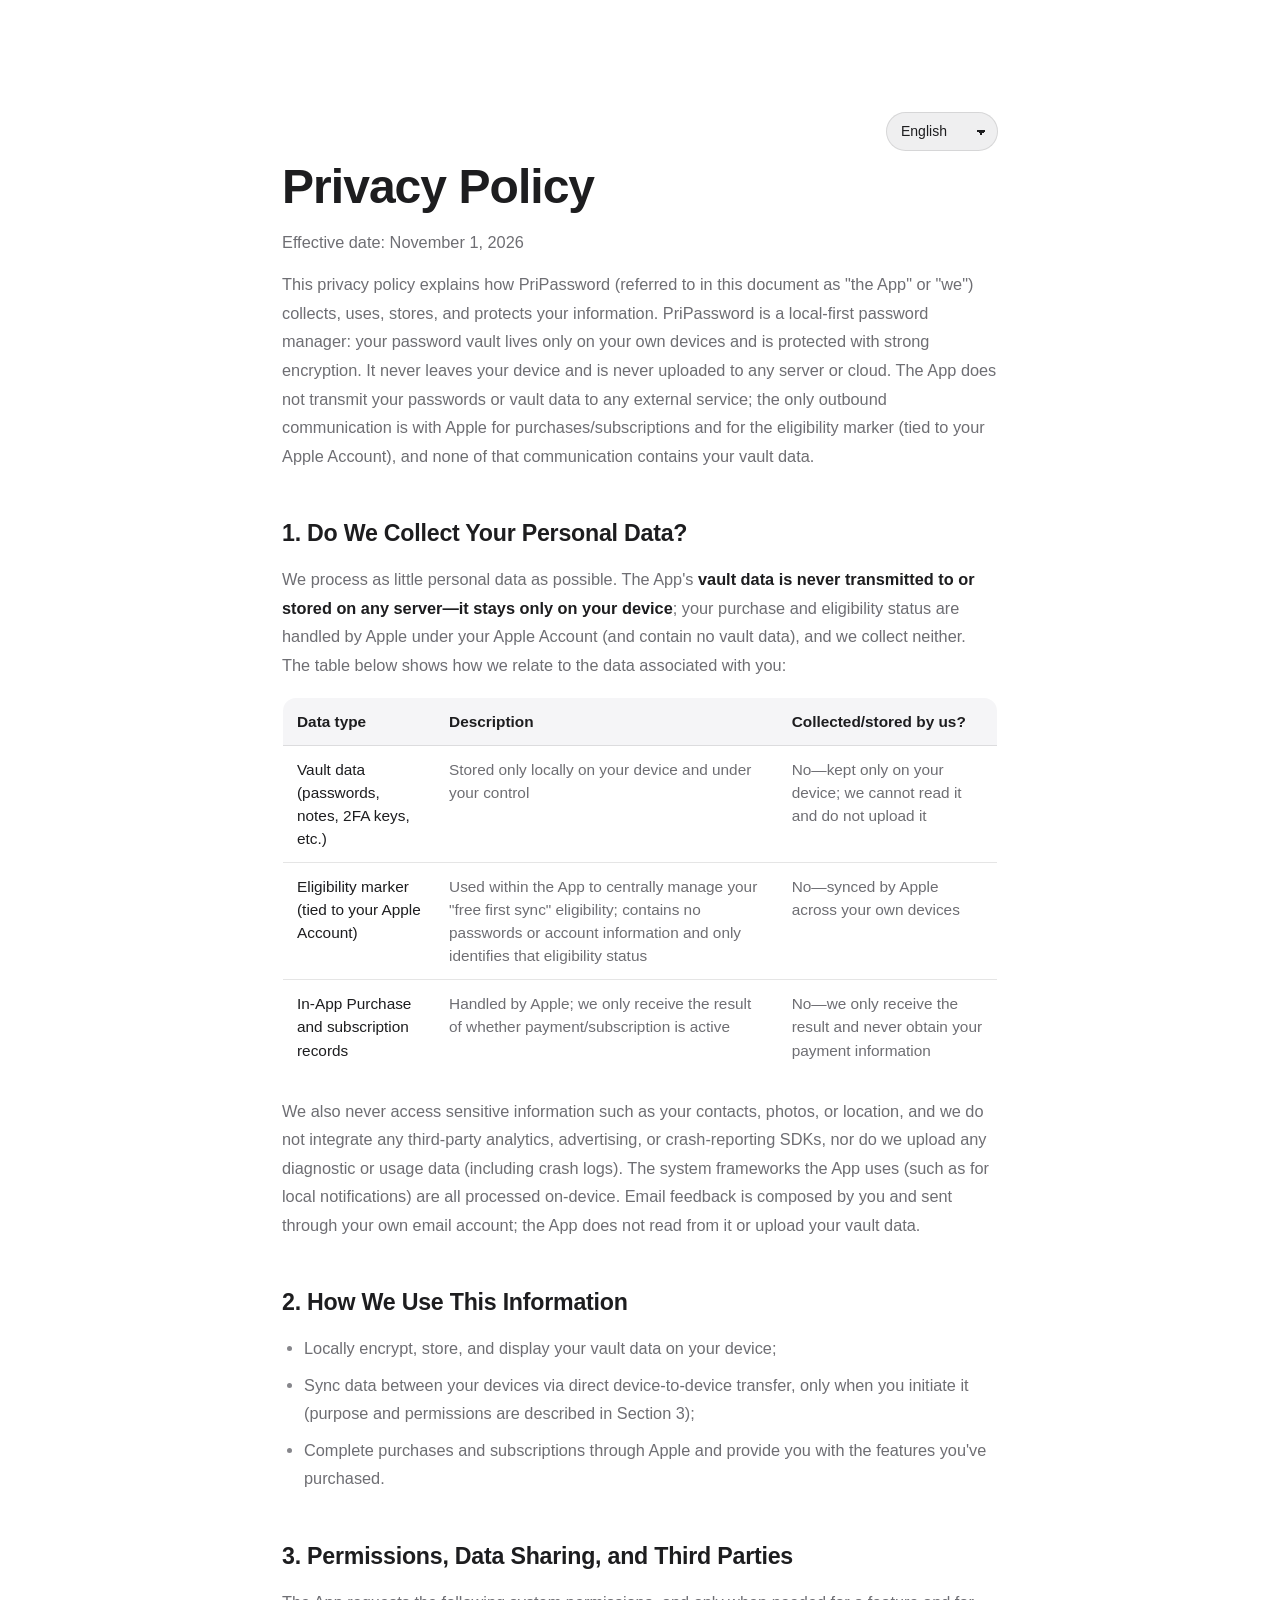
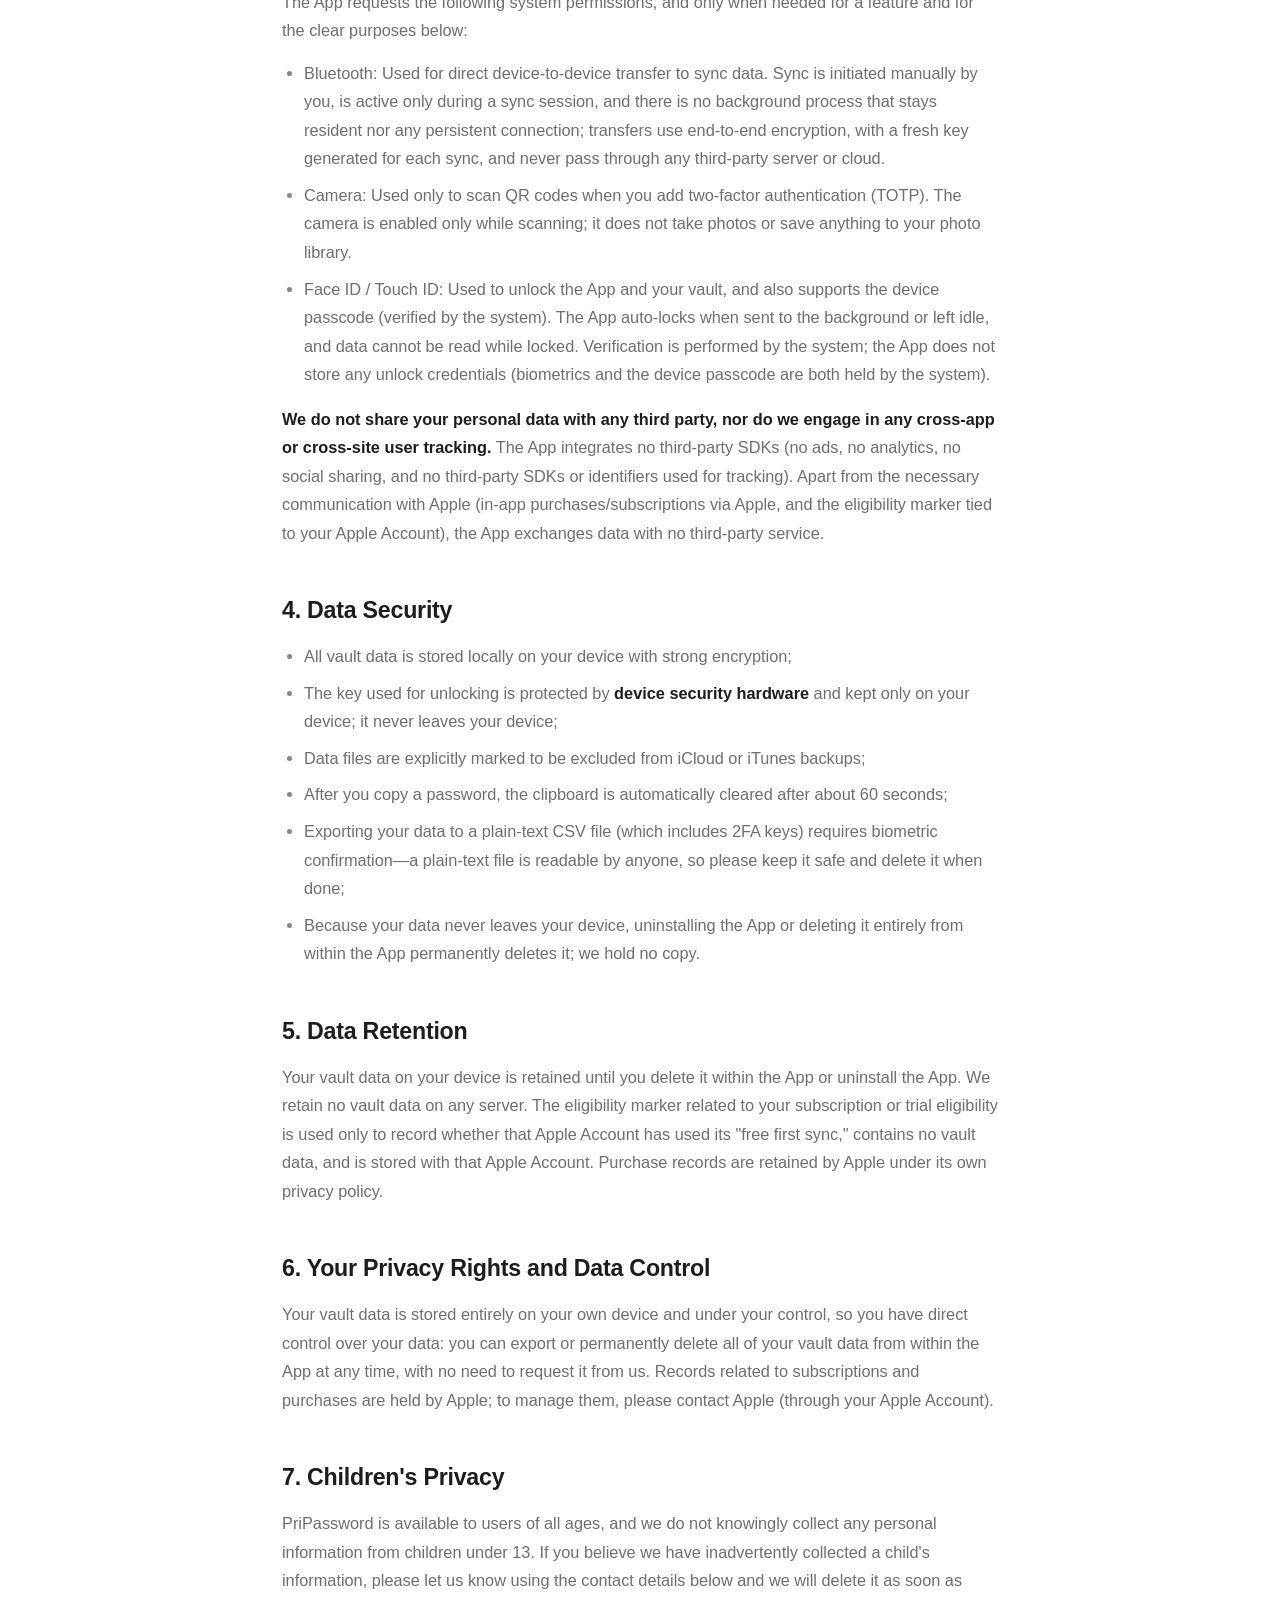
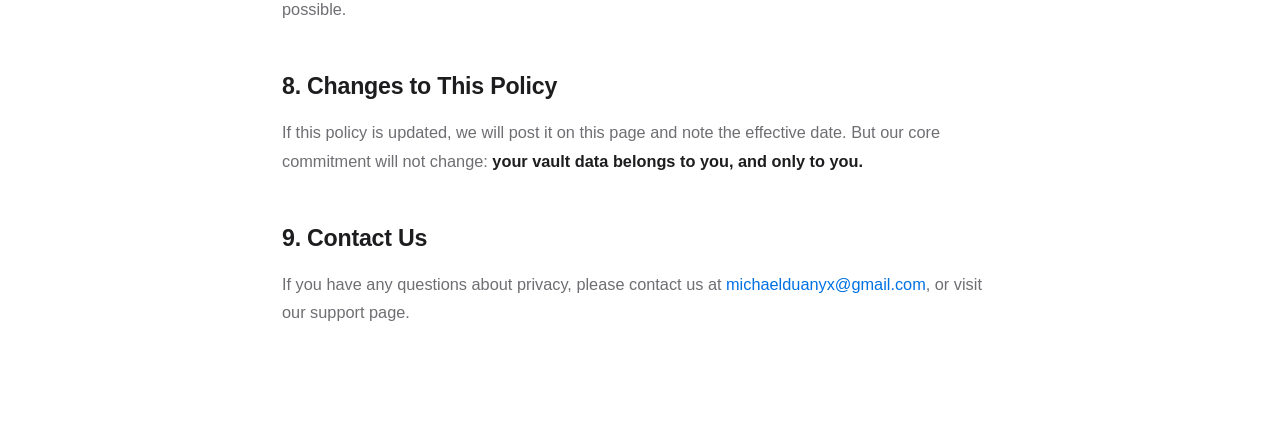
==== commit 15a9afec: "copy: §1 句首大小写修正（The/Les/Los/Os/I）(1.0.3) 去掉口语化连接词后，英/法/西/葡/意句首词变为句首需大写，已修正；德语 Werden 句首大写此前已改。十种语言 " ====
--- a/privacy.html
+++ b/privacy.html
@@ -180,7 +180,7 @@
   <p>This privacy policy explains how PriPassword (referred to in this document as "the App" or "we") collects, uses, stores, and protects your information. PriPassword is a local-first password manager: your password vault lives only on your own devices and is protected with strong encryption. It never leaves your device and is never uploaded to any server or cloud. The App does not transmit your passwords or vault data to any external service; the only outbound communication is with Apple for purchases/subscriptions and for the eligibility marker (tied to your Apple Account), and none of that communication contains your vault data.</p>
 
   <h2>1. Do We Collect Your Personal Data?</h2>
-  <p>We process as little personal data as possible. the App's <strong>vault data is never transmitted to or stored on any server—it stays only on your device</strong>; your purchase and eligibility status are handled by Apple under your Apple Account (and contain no vault data), and we collect neither. The table below shows how we relate to the data associated with you:</p>
+  <p>We process as little personal data as possible. The App's <strong>vault data is never transmitted to or stored on any server—it stays only on your device</strong>; your purchase and eligibility status are handled by Apple under your Apple Account (and contain no vault data), and we collect neither. The table below shows how we relate to the data associated with you:</p>
   <table>
     <thead>
       <tr><th>Data type</th><th>Description</th><th>Collected/stored by us?</th></tr>
@@ -372,7 +372,7 @@
   <p>La présente politique de confidentialité explique comment PriPassword (ci-après « l'App » ou « nous ») collecte, utilise, stocke et protège vos informations. PriPassword est un gestionnaire de mots de passe local-first : votre coffre-fort de mots de passe réside uniquement sur vos propres appareils et est protégé par un chiffrement robuste. Il ne quitte jamais votre appareil et n'est jamais téléversé vers un serveur ou un cloud. L'App ne transmet pas vos mots de passe ou données de coffre à quelque service externe que ce soit ; la seule communication sortante concerne Apple pour les achats/abonnements et le marqueur d'éligibilité (lié à votre compte Apple), et aucune de ces communications ne contient vos données de coffre.</p>
 
   <h2>1. Collectons-nous vos données personnelles ?</h2>
-  <p>Nous traitons le moins de données personnelles possible. les <strong>données de coffre de l'App ne sont jamais transmises à un serveur ni stockées sur un serveur — elles restent uniquement sur votre appareil</strong> ; votre statut d'achat et d'éligibilité est géré par Apple sous votre compte Apple (et ne contient aucune donnée de coffre), et nous ne collectons ni l'un ni l'autre. Le tableau ci-dessous montre comment nous traitons les données vous concernant :</p>
+  <p>Nous traitons le moins de données personnelles possible. Les <strong>données de coffre de l'App ne sont jamais transmises à un serveur ni stockées sur un serveur — elles restent uniquement sur votre appareil</strong> ; votre statut d'achat et d'éligibilité est géré par Apple sous votre compte Apple (et ne contient aucune donnée de coffre), et nous ne collectons ni l'un ni l'autre. Le tableau ci-dessous montre comment nous traitons les données vous concernant :</p>
   <table>
     <thead>
       <tr><th>Type de données</th><th>Description</th><th>Collectées/stockées par nous ?</th></tr>
@@ -500,7 +500,7 @@
   <p>Esta política de privacidad explica cómo PriPassword (en este documento, "la App" o "nosotros") recopila, utiliza, almacena y protege tu información. PriPassword es un gestor de contraseñas de prioridad local: tu bóveda de contraseñas reside únicamente en tus propios dispositivos y está protegida con cifrado fuerte. Nunca sale de tu dispositivo y nunca se sube a ningún servidor ni a la nube. La App no transmite tus contraseñas ni los datos de tu bóveda a ningún servicio externo; la única comunicación saliente es con Apple para compras/suscripciones y para el marcador de elegibilidad (vinculado a tu cuenta de Apple), y ninguna de esas comunicaciones contiene los datos de tu bóveda.</p>
 
   <h2>1. ¿Recopilamos tus datos personales?</h2>
-  <p>Tratamos la menor cantidad posible de datos personales. los <strong>datos de la bóveda de la App nunca se transmiten a ni se almacenan en ningún servidor — permanecen únicamente en tu dispositivo</strong>; tu estado de compra y de elegibilidad lo gestiona Apple bajo tu cuenta de Apple (y no contiene datos de la bóveda), y nosotros no recopilamos ninguno de los dos. La tabla siguiente muestra cómo nos relacionamos con los datos que te conciernen:</p>
+  <p>Tratamos la menor cantidad posible de datos personales. Los <strong>datos de la bóveda de la App nunca se transmiten a ni se almacenan en ningún servidor — permanecen únicamente en tu dispositivo</strong>; tu estado de compra y de elegibilidad lo gestiona Apple bajo tu cuenta de Apple (y no contiene datos de la bóveda), y nosotros no recopilamos ninguno de los dos. La tabla siguiente muestra cómo nos relacionamos con los datos que te conciernen:</p>
   <table>
     <thead>
       <tr><th>Tipo de dato</th><th>Descripción</th><th>¿Recopilado/almacenado por nosotros?</th></tr>
@@ -564,7 +564,7 @@
   <p>Esta política de privacidade explica como o PriPassword (neste documento, "o App" ou "nós") coleta, utiliza, armazena e protege suas informações. O PriPassword é um gerenciador de senhas local-first: seu cofre de senhas reside exclusivamente em seus próprios dispositivos e é protegido com criptografia forte. Ele nunca sai do seu dispositivo e nunca é enviado a nenhum servidor ou nuvem. O App não transmite suas senhas ou dados do cofre a nenhum serviço externo; a única comunicação de saída é com a Apple para compras/assinaturas e para o marcador de elegibilidade (vinculado à sua conta Apple), e nenhuma dessas comunicações contém os dados do seu cofre.</p>
 
   <h2>1. Coletamos seus dados pessoais?</h2>
-  <p>Tratamos a menor quantidade possível de dados pessoais. os <strong>dados do cofre do App nunca são transmitidos a nem armazenados em nenhum servidor — permanecem exclusivamente no seu dispositivo</strong>; seu status de compra e de elegibilidade é gerenciado pela Apple sob sua conta Apple (e não contém dados do cofre), e nós não coletamos nenhum dos dois. A tabela a seguir mostra como nos relacionamos com os dados a você associados:</p>
+  <p>Tratamos a menor quantidade possível de dados pessoais. Os <strong>dados do cofre do App nunca são transmitidos a nem armazenados em nenhum servidor — permanecem exclusivamente no seu dispositivo</strong>; seu status de compra e de elegibilidade é gerenciado pela Apple sob sua conta Apple (e não contém dados do cofre), e nós não coletamos nenhum dos dois. A tabela a seguir mostra como nos relacionamos com os dados a você associados:</p>
   <table>
     <thead>
       <tr><th>Tipo de dado</th><th>Descrição</th><th>Coletado/armazenado por nós?</th></tr>
@@ -628,7 +628,7 @@
   <p>La presente informativa sulla privacy spiega come PriPassword (nel presente documento denominata «l'App» o «noi») raccoglie, utilizza, conserva e protegge le tue informazioni. PriPassword è un gestore di password di tipo local-first: il tuo caveau di password risiede esclusivamente sui tuoi dispositivi ed è protetto da una crittografia robusta. Non lascia mai il tuo dispositivo e non viene mai caricato su alcun server o cloud. L'App non trasmette le tue password o i dati del caveau a nessun servizio esterno; l'unica comunicazione in uscita riguarda Apple per acquisti/abbonamenti e per il marcatore di eleggibilità (legato al tuo account Apple), e nessuna di queste comunicazioni contiene i dati del tuo caveau.</p>
 
   <h2>1. Raccogliamo dati personali da te?</h2>
-  <p>Trattiamo il minor numero possibile di dati personali. <strong>i dati del caveau dell'App non vengono mai trasmessi né archiviati su un server — restano esclusivamente sul tuo dispositivo</strong>; il tuo stato di acquisto ed eleggibilità è gestito da Apple sotto il tuo account Apple (e non contiene dati del caveau), e noi non raccogliamo nessuno dei due. La seguente tabella mostra come trattiamo i dati associati a te:</p>
+  <p>Trattiamo il minor numero possibile di dati personali. <strong>I dati del caveau dell'App non vengono mai trasmessi né archiviati su un server — restano esclusivamente sul tuo dispositivo</strong>; il tuo stato di acquisto ed eleggibilità è gestito da Apple sotto il tuo account Apple (e non contiene dati del caveau), e noi non raccogliamo nessuno dei due. La seguente tabella mostra come trattiamo i dati associati a te:</p>
   <table>
     <thead>
       <tr><th>Tipo di dato</th><th>Descrizione</th><th>Raccolti/conservati da noi?</th></tr>
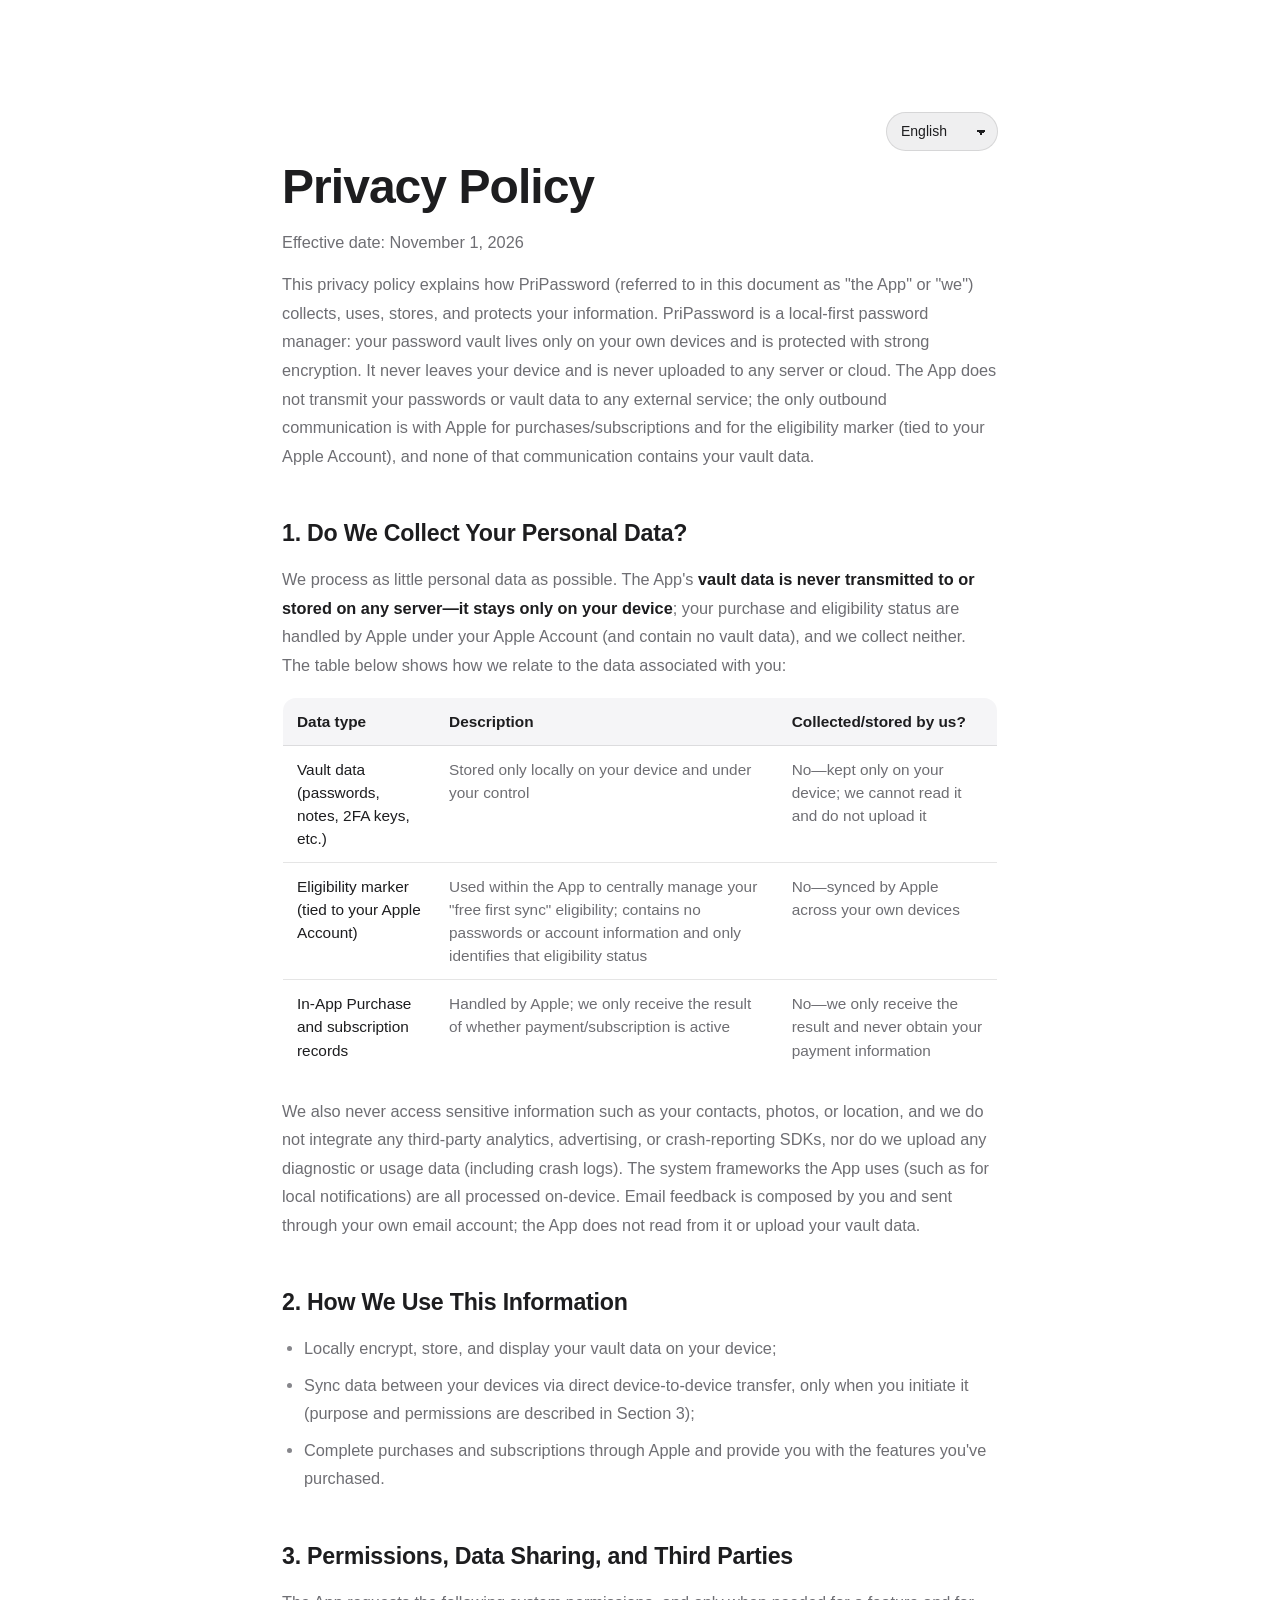
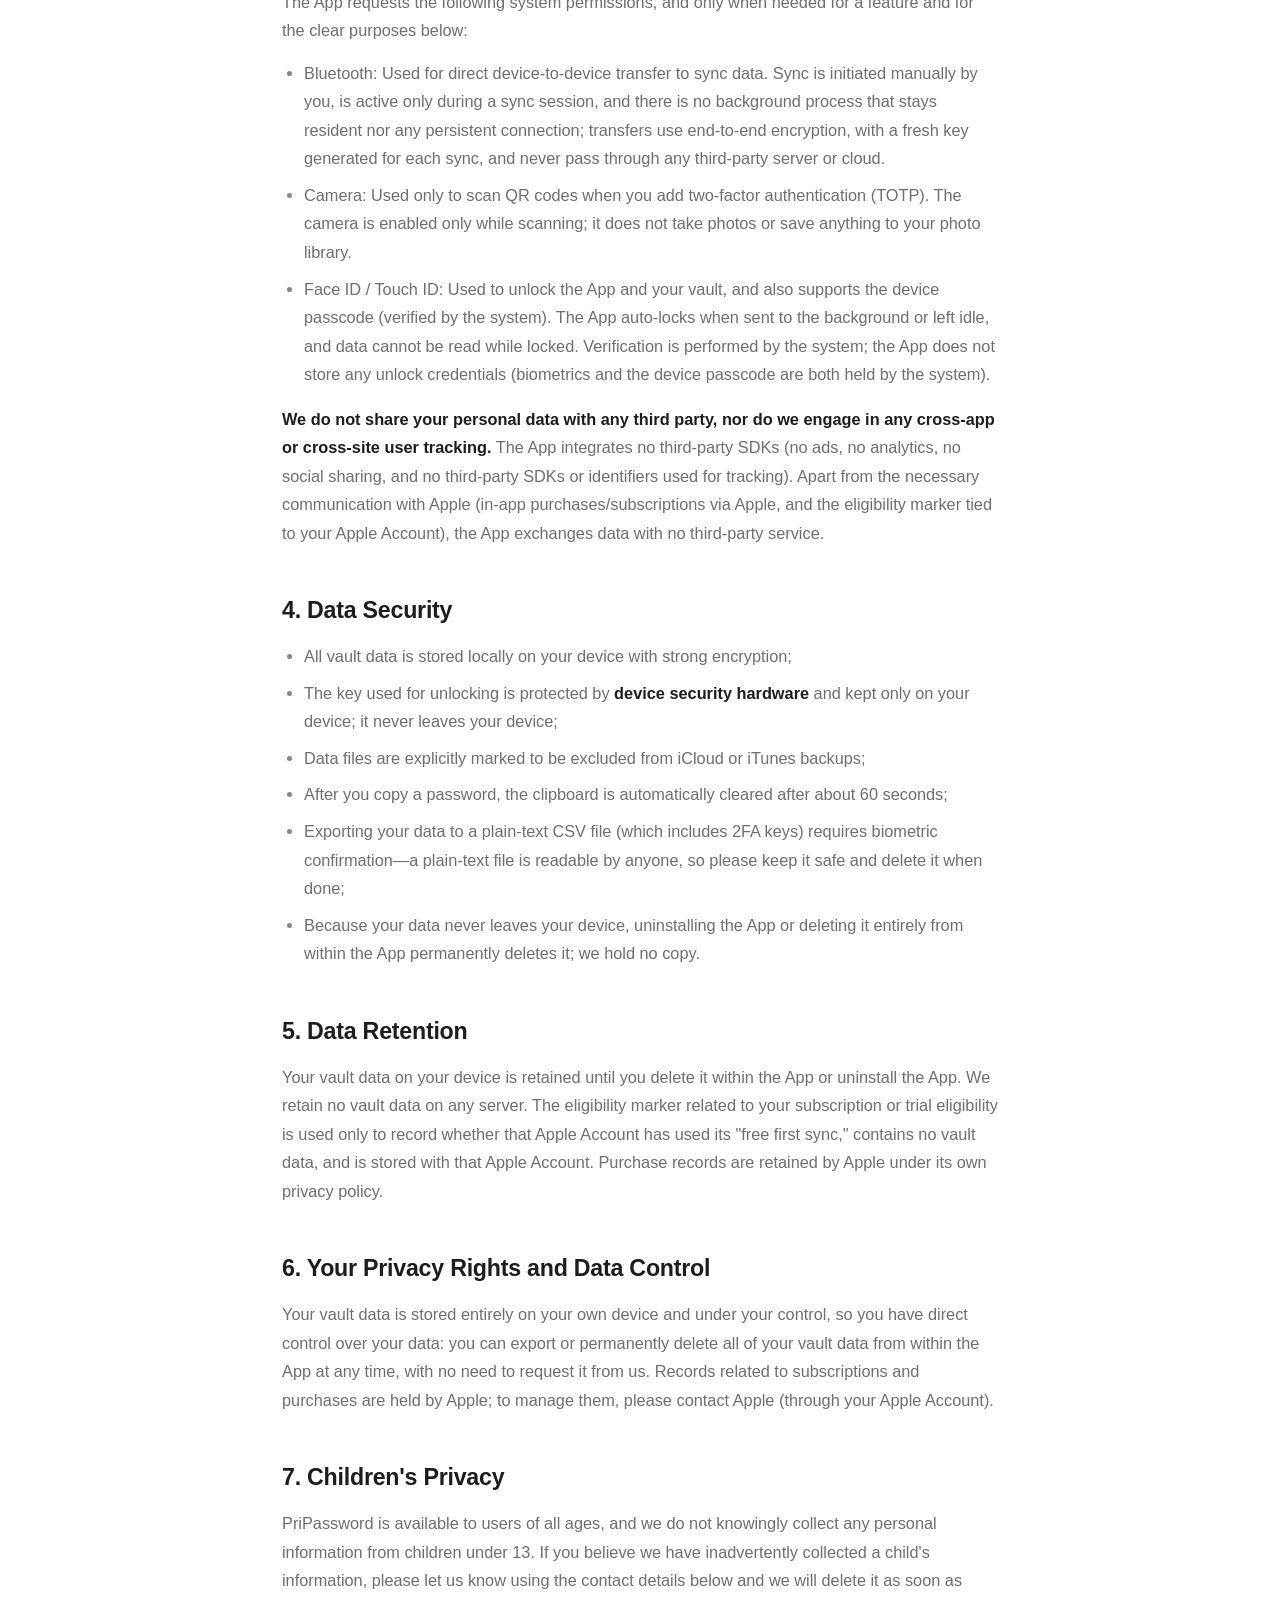
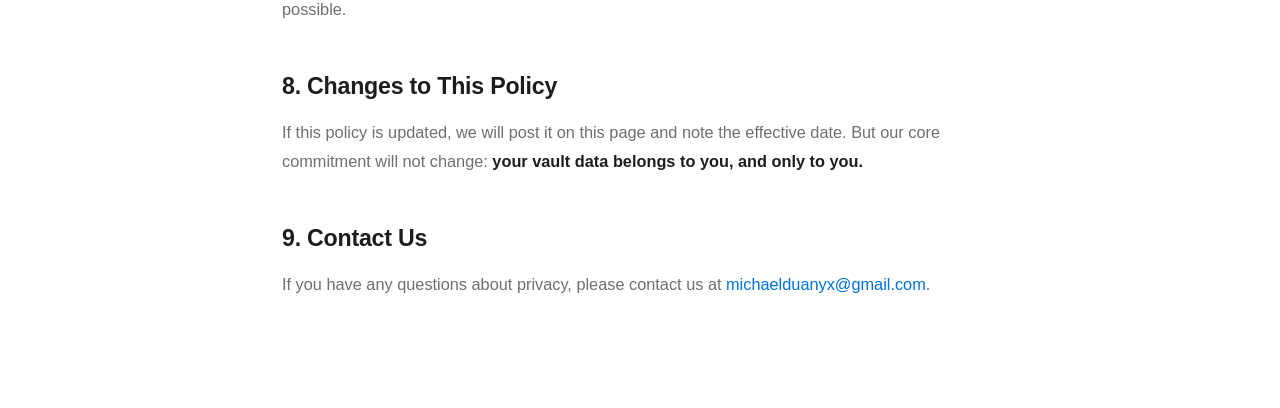
==== commit 1311bc82: "网页统一：favicon 用 App 图标、隐私页去支持页互链、条款页日期本地化、恢复购买去绝对化 1) 三页 favicon 统一为 App 图标（修复 support.html data-URI " ====
--- a/privacy.html
+++ b/privacy.html
@@ -6,7 +6,8 @@
 <meta name="theme-color" content="#ffffff">
 <title>Privacy Policy — PriPassword</title>
 <meta name="description" content="PriPassword 隐私政策：您的密码只存在您自己的设备上。我们没有自己的服务器，不收集、不分析您的保险库数据；仅在 App 内购买环节与 Apple 通信。">
-<link rel="icon" href="data:image/svg+xml,%3Csvg xmlns='http://www.w3.org/2000/svg' viewBox='0 0 64 64'%3E%3Cdefs%3E%3ClinearGradient id='g' x1='0' y1='0' x2='1' y2='1'%3E%3Cstop offset='0' stop-color='%234aa3ff'/%3E%3Cstop offset='1' stop-color='%230071e3'/%3E%3C/linearGradient%3E%3C/defs%3E%3Crect width='64' height='64' rx='15' fill='url(%23g)'/%3E%3Cpath d='M32 13c-6.6 0-11 4.6-11 11.4V29h-1.4c-1.4 0-2.6 1.2-2.6 2.6v14.8c0 1.4 1.2 2.6 2.6 2.6h24.8c1.4 0 2.6-1.2 2.6-2.6V31.6c0-1.4-1.2-2.6-2.6-2.6H43v-4.6C43 17.6 38.6 13 32 13zm0 5.2c3.4 0 5.8 2.4 5.8 6.2V29H26.2v-4.6c0-3.8 2.4-6.2 5.8-6.2z' fill='%23fff'/%3E%3C/svg%3E">
+<link rel="icon" type="image/png" sizes="32x32" href="assets/AppIcon-32.png">
+<link rel="apple-touch-icon" sizes="180x180" href="assets/AppIcon-180.png">
 <link rel="stylesheet" href="css/style.css">
 <script>
 document.documentElement.className += ' js';
@@ -104,7 +105,7 @@
   <p>如本政策更新，我们会在此页面公布并注明生效日期。但我们的核心承诺不会改变：<strong>您的保险库数据属于您，且只属于您。</strong></p>
 
   <h2>9. 联系方式</h2>
-  <p>如对隐私有任何疑问，请通过邮箱 <a class="link" href="mailto:michaelduanyx@gmail.com">michaelduanyx@gmail.com</a> 联系我们，或前往支持页面。</p>
+  <p>如对隐私有任何疑问，请通过邮箱 <a class="link" href="mailto:michaelduanyx@gmail.com">michaelduanyx@gmail.com</a> 联系我们。</p>
 
 </div>
 
@@ -168,7 +169,7 @@
   <p>如本政策更新，我們會在此頁面公布並註明生效日期。但我們的核心承諾不會改變：<strong>您的保險庫資料屬於您，且只屬於您。</strong></p>
 
   <h2>9. 聯絡方式</h2>
-  <p>如對隱私有任何疑問，請透過電子郵件 <a class="link" href="mailto:michaelduanyx@gmail.com">michaelduanyx@gmail.com</a> 與我們聯絡，或前往支援頁面。</p>
+  <p>如對隱私有任何疑問，請透過電子郵件 <a class="link" href="mailto:michaelduanyx@gmail.com">michaelduanyx@gmail.com</a> 與我們聯絡。</p>
 
 </div>
 
@@ -232,7 +233,7 @@
   <p>If this policy is updated, we will post it on this page and note the effective date. But our core commitment will not change: <strong>your vault data belongs to you, and only to you.</strong></p>
 
   <h2>9. Contact Us</h2>
-  <p>If you have any questions about privacy, please contact us at <a class="link" href="mailto:michaelduanyx@gmail.com">michaelduanyx@gmail.com</a>, or visit our support page.</p>
+  <p>If you have any questions about privacy, please contact us at <a class="link" href="mailto:michaelduanyx@gmail.com">michaelduanyx@gmail.com</a>.</p>
 
 </div>
 
@@ -296,7 +297,7 @@
   <p>本ポリシーを更新する場合、当社はこのページで公表し、効力発生日を明記します。ただし、当社の中核となる約束は変わりません：<strong>お客様の保管庫データはお客様のものであり、お客様だけのものです。</strong></p>
 
   <h2>9. お問い合わせ</h2>
-  <p>プライバシーに関するご質問は、<a class="link" href="mailto:michaelduanyx@gmail.com">michaelduanyx@gmail.com</a> までメールでご連絡いただくか、サポートページをご覧ください。</p>
+  <p>プライバシーに関するご質問は、<a class="link" href="mailto:michaelduanyx@gmail.com">michaelduanyx@gmail.com</a> までメールでご連絡ください。</p>
 
 </div>
 
@@ -360,7 +361,7 @@
   <p>Wenn diese Richtlinie aktualisiert wird, veröffentlichen wir sie auf dieser Seite und geben das Gültigkeitsdatum an. Unser Kernversprechen ändert sich jedoch nicht: <strong>Ihre Tresordaten gehören Ihnen, und nur Ihnen.</strong></p>
 
   <h2>9. Kontakt</h2>
-  <p>Bei Fragen zum Datenschutz kontaktieren Sie uns unter <a class="link" href="mailto:michaelduanyx@gmail.com">michaelduanyx@gmail.com</a> oder besuchen Sie unsere Support-Seite.</p>
+  <p>Bei Fragen zum Datenschutz kontaktieren Sie uns unter <a class="link" href="mailto:michaelduanyx@gmail.com">michaelduanyx@gmail.com</a>.</p>
 
 </div>
 
@@ -424,7 +425,7 @@
   <p>Si cette politique est mise à jour, nous la publierons sur cette page et indiquerons la date d'effet. Mais notre engagement central ne changera pas : <strong>vos données de coffre vous appartiennent, et vous seul.</strong></p>
 
   <h2>9. Nous contacter</h2>
-  <p>Pour toute question sur la confidentialité, contactez-nous à <a class="link" href="mailto:michaelduanyx@gmail.com">michaelduanyx@gmail.com</a>, ou visitez notre page de support.</p>
+  <p>Pour toute question sur la confidentialité, contactez-nous à <a class="link" href="mailto:michaelduanyx@gmail.com">michaelduanyx@gmail.com</a>.</p>
 
 </div>
 
@@ -488,7 +489,7 @@
   <p>본 정책이 업데이트되면 이 페이지에 게시하고 시행일을 명시합니다. 하지만 우리의 핵심 약속은 변하지 않습니다: <strong>귀하의 금고 데이터는 귀하의 것이며, 오직 귀하만의 것입니다.</strong></p>
 
   <h2>9. 연락처</h2>
-  <p>개인정보에 관한 문의는 <a class="link" href="mailto:michaelduanyx@gmail.com">michaelduanyx@gmail.com</a>으로 이메일 주시거나 지원 페이지를 방문하십시오.</p>
+  <p>개인정보에 관한 문의는 <a class="link" href="mailto:michaelduanyx@gmail.com">michaelduanyx@gmail.com</a>으로 이메일 주시십시오.</p>
 
 </div>
 
@@ -552,7 +553,7 @@
   <p>Si esta política se actualiza, la publicaremos en esta página e indicaremos la fecha de vigencia. Pero nuestro compromiso central no cambiará: <strong>tus datos de bóveda te pertenecen, y solo a ti.</strong></p>
 
   <h2>9. Contacto</h2>
-  <p>Para cualquier duda de privacidad, contáctanos en <a class="link" href="mailto:michaelduanyx@gmail.com">michaelduanyx@gmail.com</a>, o visita nuestra página de soporte.</p>
+  <p>Para cualquier duda de privacidad, contáctanos en <a class="link" href="mailto:michaelduanyx@gmail.com">michaelduanyx@gmail.com</a>.</p>
 
 </div>
 
@@ -616,7 +617,7 @@
   <p>Se esta política for atualizada, a publicaremos nesta página e indicaremos a data de vigência. Mas nosso compromisso central não mudará: <strong>os dados do seu cofre pertencem a você, e só a você.</strong></p>
 
   <h2>9. Contato</h2>
-  <p>Para dúvidas sobre privacidade, contate-nos em <a class="link" href="mailto:michaelduanyx@gmail.com">michaelduanyx@gmail.com</a>, ou visite nossa página de suporte.</p>
+  <p>Para dúvidas sobre privacidade, contate-nos em <a class="link" href="mailto:michaelduanyx@gmail.com">michaelduanyx@gmail.com</a>.</p>
 
 </div>
 
@@ -680,7 +681,7 @@
   <p>Se questa informativa viene aggiornata, la pubblichiamo su questa pagina e ne indichiamo la data di efficacia. Il nostro impegno centrale tuttavia non cambia: <strong>i tuoi dati del caveau ti appartengono, e solo a te.</strong></p>
 
   <h2>9. Contatti</h2>
-  <p>Per dubbi sulla privacy, contattaci a <a class="link" href="mailto:michaelduanyx@gmail.com">michaelduanyx@gmail.com</a> o visita la nostra pagina di supporto.</p>
+  <p>Per dubbi sulla privacy, contattaci a <a class="link" href="mailto:michaelduanyx@gmail.com">michaelduanyx@gmail.com</a>.</p>
 
 </div>
 
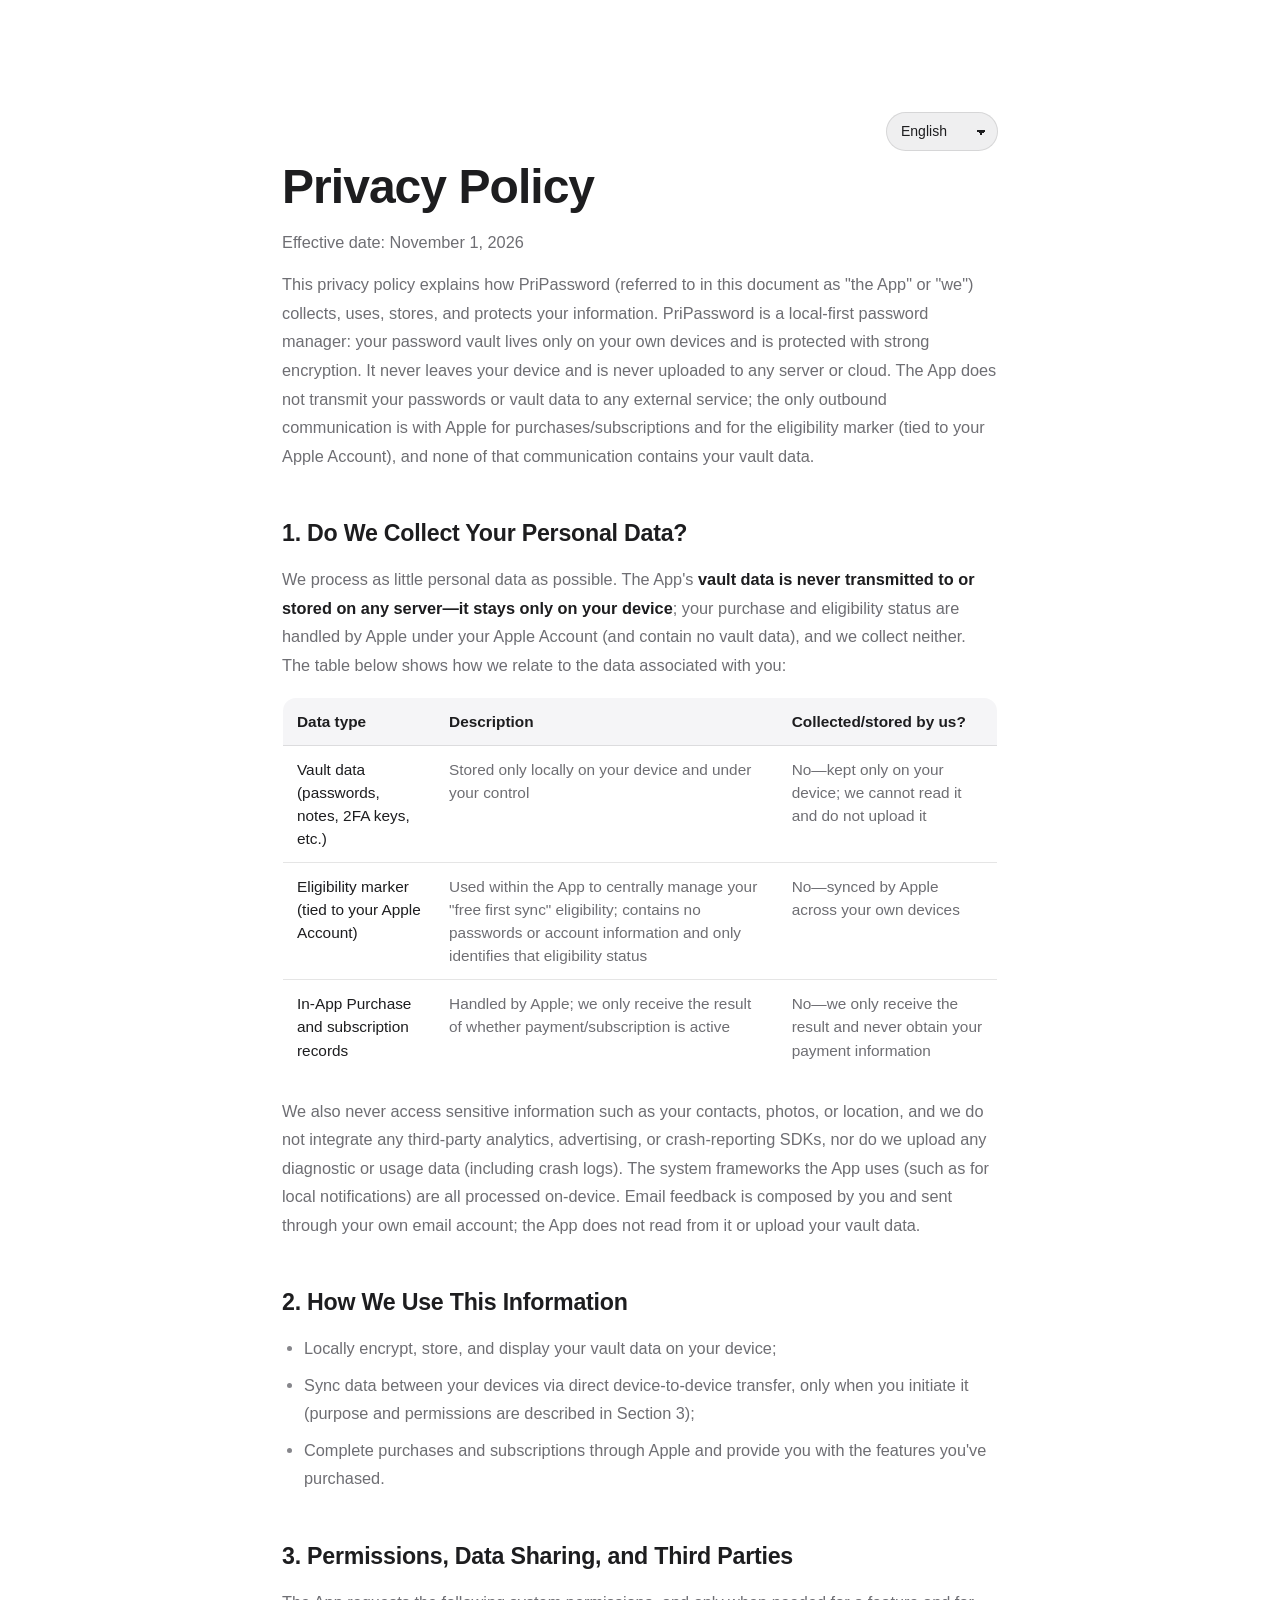
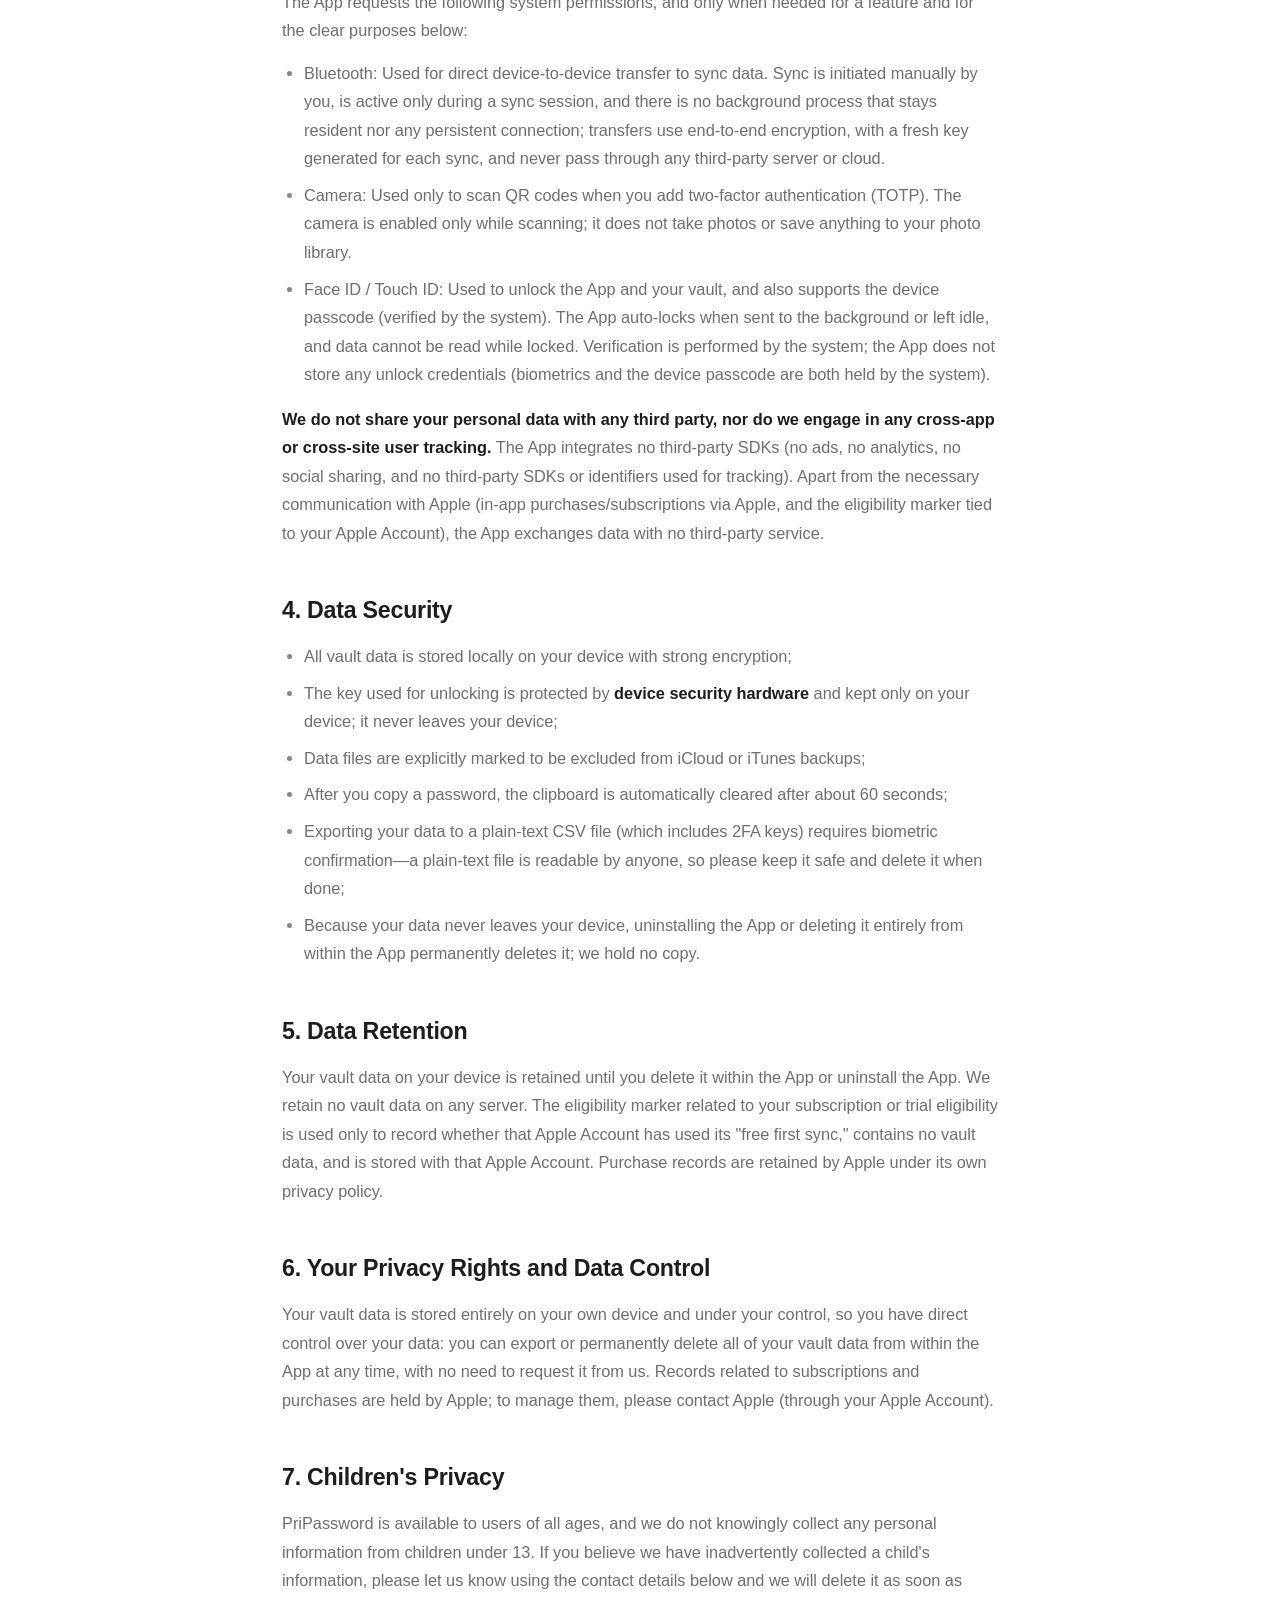
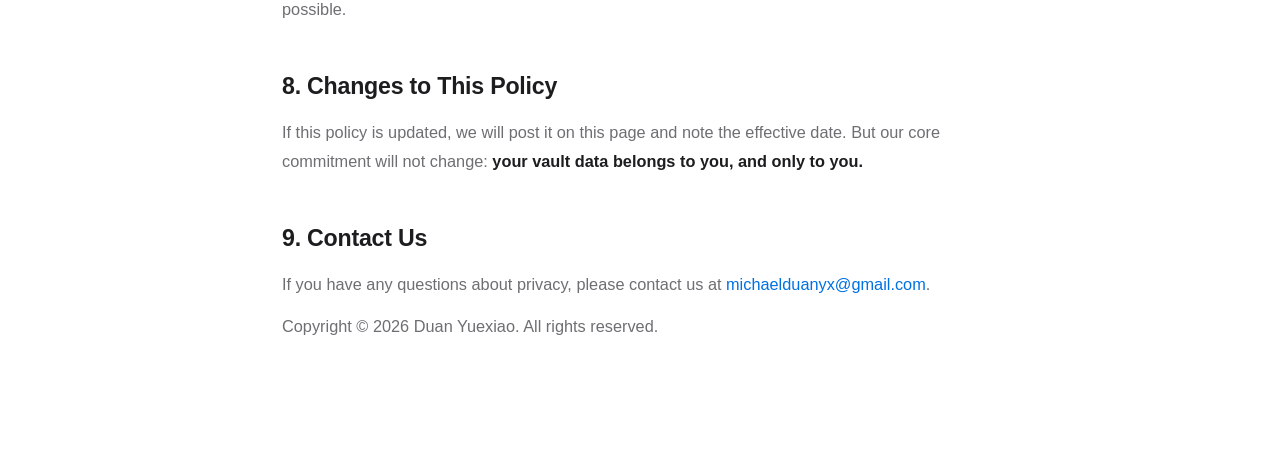
==== commit c4bc5587: "三页版权归属改为 段月骁 / Duan Yuexiao（10 语言），隐私页补齐版权 support.html / terms.html / privacy.html 底部版权由 Copyright " ====
--- a/privacy.html
+++ b/privacy.html
@@ -107,6 +107,7 @@
   <h2>9. 联系方式</h2>
   <p>如对隐私有任何疑问，请通过邮箱 <a class="link" href="mailto:michaelduanyx@gmail.com">michaelduanyx@gmail.com</a> 联系我们。</p>
 
+  <p class="doc__meta">Copyright © 2026 段月骁. All rights reserved.</p>
 </div>
 
 <!-- ===================== 繁體中文 ===================== -->
@@ -171,6 +172,7 @@
   <h2>9. 聯絡方式</h2>
   <p>如對隱私有任何疑問，請透過電子郵件 <a class="link" href="mailto:michaelduanyx@gmail.com">michaelduanyx@gmail.com</a> 與我們聯絡。</p>
 
+  <p class="doc__meta">Copyright © 2026 段月骁. 保留所有權利。</p>
 </div>
 
 <!-- ===================== English ===================== -->
@@ -235,6 +237,7 @@
   <h2>9. Contact Us</h2>
   <p>If you have any questions about privacy, please contact us at <a class="link" href="mailto:michaelduanyx@gmail.com">michaelduanyx@gmail.com</a>.</p>
 
+  <p class="doc__meta">Copyright © 2026 Duan Yuexiao. All rights reserved.</p>
 </div>
 
 <!-- ===================== 日本語 ===================== -->
@@ -299,6 +302,7 @@
   <h2>9. お問い合わせ</h2>
   <p>プライバシーに関するご質問は、<a class="link" href="mailto:michaelduanyx@gmail.com">michaelduanyx@gmail.com</a> までメールでご連絡ください。</p>
 
+  <p class="doc__meta">Copyright © 2026 段月骁. All Rights Reserved.</p>
 </div>
 
 <!-- ===================== Deutsch ===================== -->
@@ -363,6 +367,7 @@
   <h2>9. Kontakt</h2>
   <p>Bei Fragen zum Datenschutz kontaktieren Sie uns unter <a class="link" href="mailto:michaelduanyx@gmail.com">michaelduanyx@gmail.com</a>.</p>
 
+  <p class="doc__meta">Copyright © 2026 Duan Yuexiao. Alle Rechte vorbehalten.</p>
 </div>
 
 <!-- ===================== Français ===================== -->
@@ -427,6 +432,7 @@
   <h2>9. Nous contacter</h2>
   <p>Pour toute question sur la confidentialité, contactez-nous à <a class="link" href="mailto:michaelduanyx@gmail.com">michaelduanyx@gmail.com</a>.</p>
 
+  <p class="doc__meta">Copyright © 2026 Duan Yuexiao. Tous droits réservés.</p>
 </div>
 
 <!-- ===================== 한국어 ===================== -->
@@ -491,6 +497,7 @@
   <h2>9. 연락처</h2>
   <p>개인정보에 관한 문의는 <a class="link" href="mailto:michaelduanyx@gmail.com">michaelduanyx@gmail.com</a>으로 이메일 주시십시오.</p>
 
+  <p class="doc__meta">Copyright © 2026 段月骁. All rights reserved.</p>
 </div>
 
 <!-- ===================== Español ===================== -->
@@ -555,6 +562,7 @@
   <h2>9. Contacto</h2>
   <p>Para cualquier duda de privacidad, contáctanos en <a class="link" href="mailto:michaelduanyx@gmail.com">michaelduanyx@gmail.com</a>.</p>
 
+  <p class="doc__meta">Copyright © 2026 Duan Yuexiao. Todos los derechos reservados.</p>
 </div>
 
 <!-- ===================== Português ===================== -->
@@ -619,6 +627,7 @@
   <h2>9. Contato</h2>
   <p>Para dúvidas sobre privacidade, contate-nos em <a class="link" href="mailto:michaelduanyx@gmail.com">michaelduanyx@gmail.com</a>.</p>
 
+  <p class="doc__meta">Copyright © 2026 Duan Yuexiao. Todos os direitos reservados.</p>
 </div>
 
 <!-- ===================== Italiano ===================== -->
@@ -683,6 +692,7 @@
   <h2>9. Contatti</h2>
   <p>Per dubbi sulla privacy, contattaci a <a class="link" href="mailto:michaelduanyx@gmail.com">michaelduanyx@gmail.com</a>.</p>
 
+  <p class="doc__meta">Copyright © 2026 Duan Yuexiao. Tutti i diritti riservati.</p>
 </div>
 
     </div>
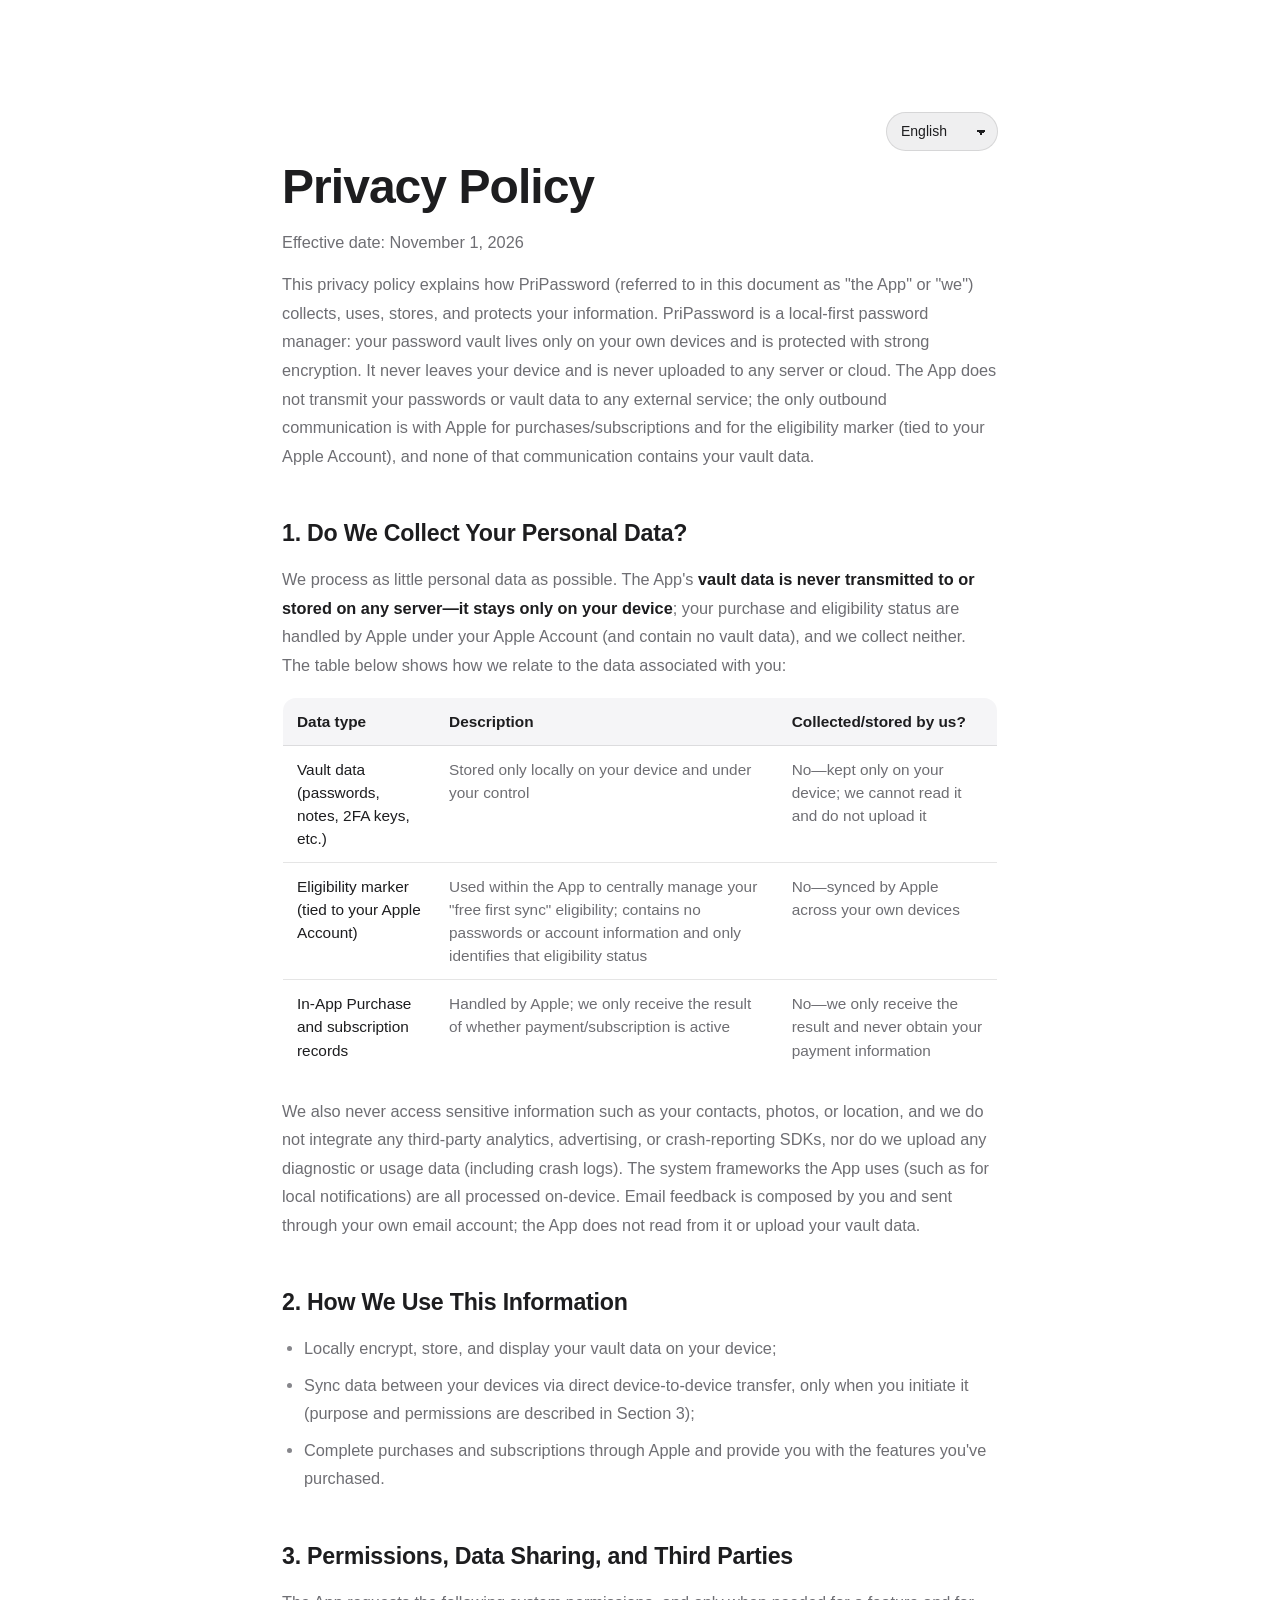
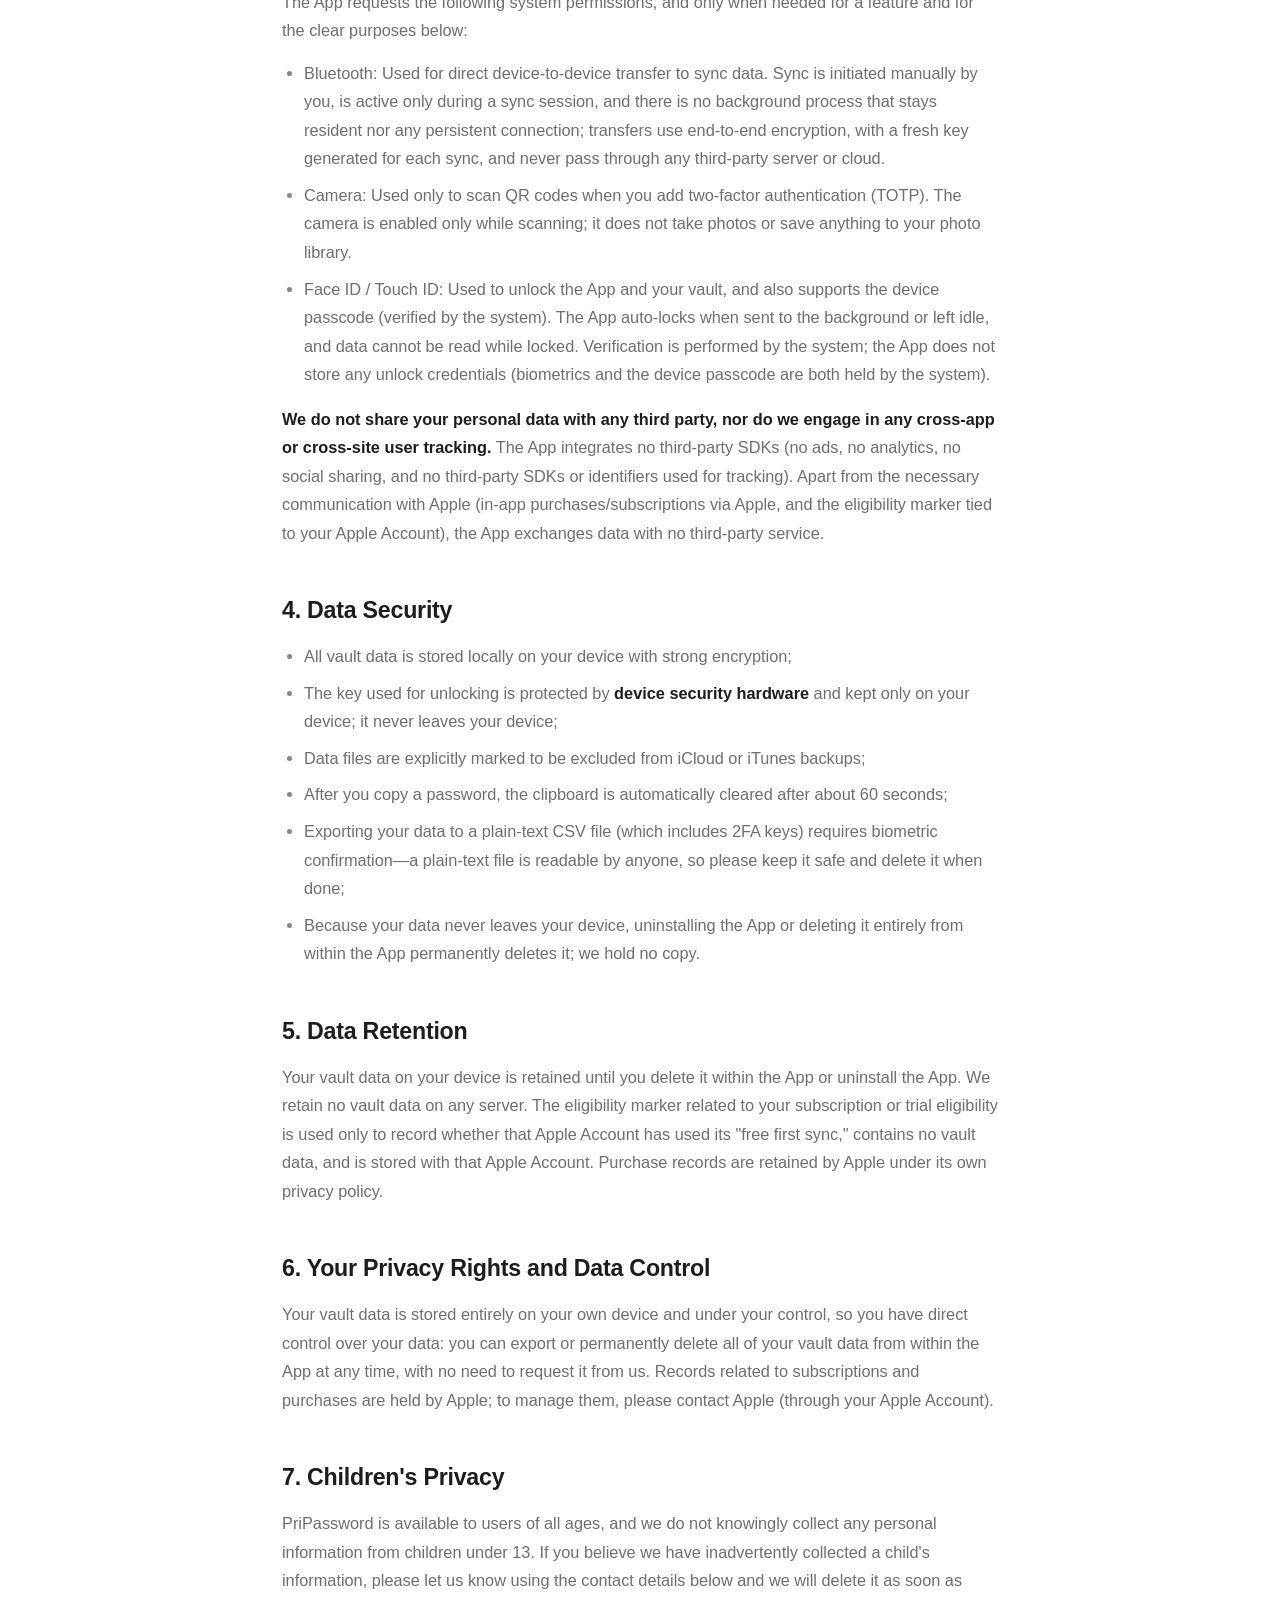
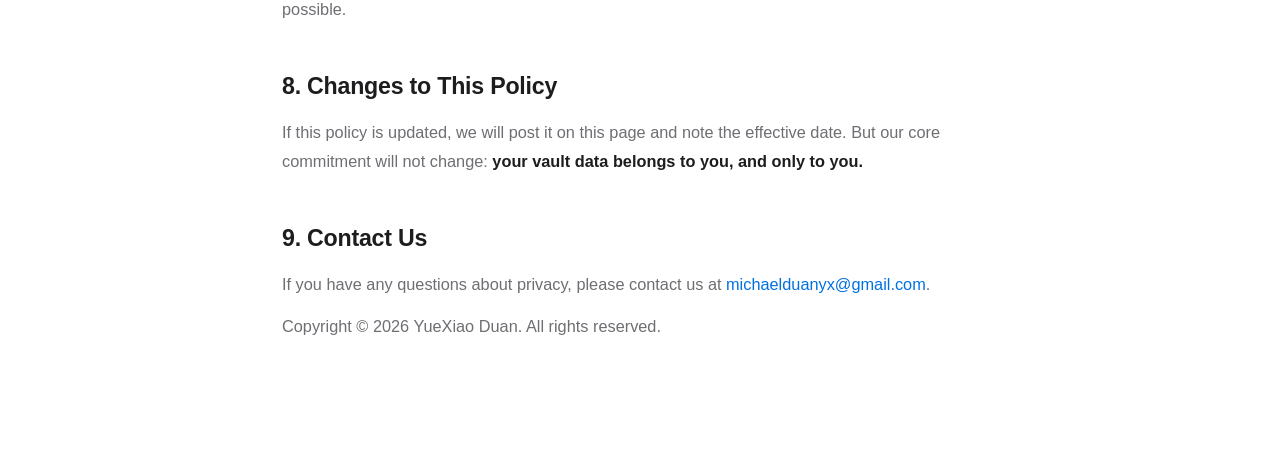
==== commit f7f306d2: "版权署名顺序修正：非中文页 Duan Yuexiao -> YueXiao Duan（对齐 Apple 账户法定名） en/de/fr/es/pt/it 六语页面版权署名由姓在前改为名在前（YueXi" ====
--- a/privacy.html
+++ b/privacy.html
@@ -237,7 +237,7 @@
   <h2>9. Contact Us</h2>
   <p>If you have any questions about privacy, please contact us at <a class="link" href="mailto:michaelduanyx@gmail.com">michaelduanyx@gmail.com</a>.</p>
 
-  <p class="doc__meta">Copyright © 2026 Duan Yuexiao. All rights reserved.</p>
+  <p class="doc__meta">Copyright © 2026 YueXiao Duan. All rights reserved.</p>
 </div>
 
 <!-- ===================== 日本語 ===================== -->
@@ -367,7 +367,7 @@
   <h2>9. Kontakt</h2>
   <p>Bei Fragen zum Datenschutz kontaktieren Sie uns unter <a class="link" href="mailto:michaelduanyx@gmail.com">michaelduanyx@gmail.com</a>.</p>
 
-  <p class="doc__meta">Copyright © 2026 Duan Yuexiao. Alle Rechte vorbehalten.</p>
+  <p class="doc__meta">Copyright © 2026 YueXiao Duan. Alle Rechte vorbehalten.</p>
 </div>
 
 <!-- ===================== Français ===================== -->
@@ -432,7 +432,7 @@
   <h2>9. Nous contacter</h2>
   <p>Pour toute question sur la confidentialité, contactez-nous à <a class="link" href="mailto:michaelduanyx@gmail.com">michaelduanyx@gmail.com</a>.</p>
 
-  <p class="doc__meta">Copyright © 2026 Duan Yuexiao. Tous droits réservés.</p>
+  <p class="doc__meta">Copyright © 2026 YueXiao Duan. Tous droits réservés.</p>
 </div>
 
 <!-- ===================== 한국어 ===================== -->
@@ -562,7 +562,7 @@
   <h2>9. Contacto</h2>
   <p>Para cualquier duda de privacidad, contáctanos en <a class="link" href="mailto:michaelduanyx@gmail.com">michaelduanyx@gmail.com</a>.</p>
 
-  <p class="doc__meta">Copyright © 2026 Duan Yuexiao. Todos los derechos reservados.</p>
+  <p class="doc__meta">Copyright © 2026 YueXiao Duan. Todos los derechos reservados.</p>
 </div>
 
 <!-- ===================== Português ===================== -->
@@ -627,7 +627,7 @@
   <h2>9. Contato</h2>
   <p>Para dúvidas sobre privacidade, contate-nos em <a class="link" href="mailto:michaelduanyx@gmail.com">michaelduanyx@gmail.com</a>.</p>
 
-  <p class="doc__meta">Copyright © 2026 Duan Yuexiao. Todos os direitos reservados.</p>
+  <p class="doc__meta">Copyright © 2026 YueXiao Duan. Todos os direitos reservados.</p>
 </div>
 
 <!-- ===================== Italiano ===================== -->
@@ -692,7 +692,7 @@
   <h2>9. Contatti</h2>
   <p>Per dubbi sulla privacy, contattaci a <a class="link" href="mailto:michaelduanyx@gmail.com">michaelduanyx@gmail.com</a>.</p>
 
-  <p class="doc__meta">Copyright © 2026 Duan Yuexiao. Tutti i diritti riservati.</p>
+  <p class="doc__meta">Copyright © 2026 YueXiao Duan. Tutti i diritti riservati.</p>
 </div>
 
     </div>
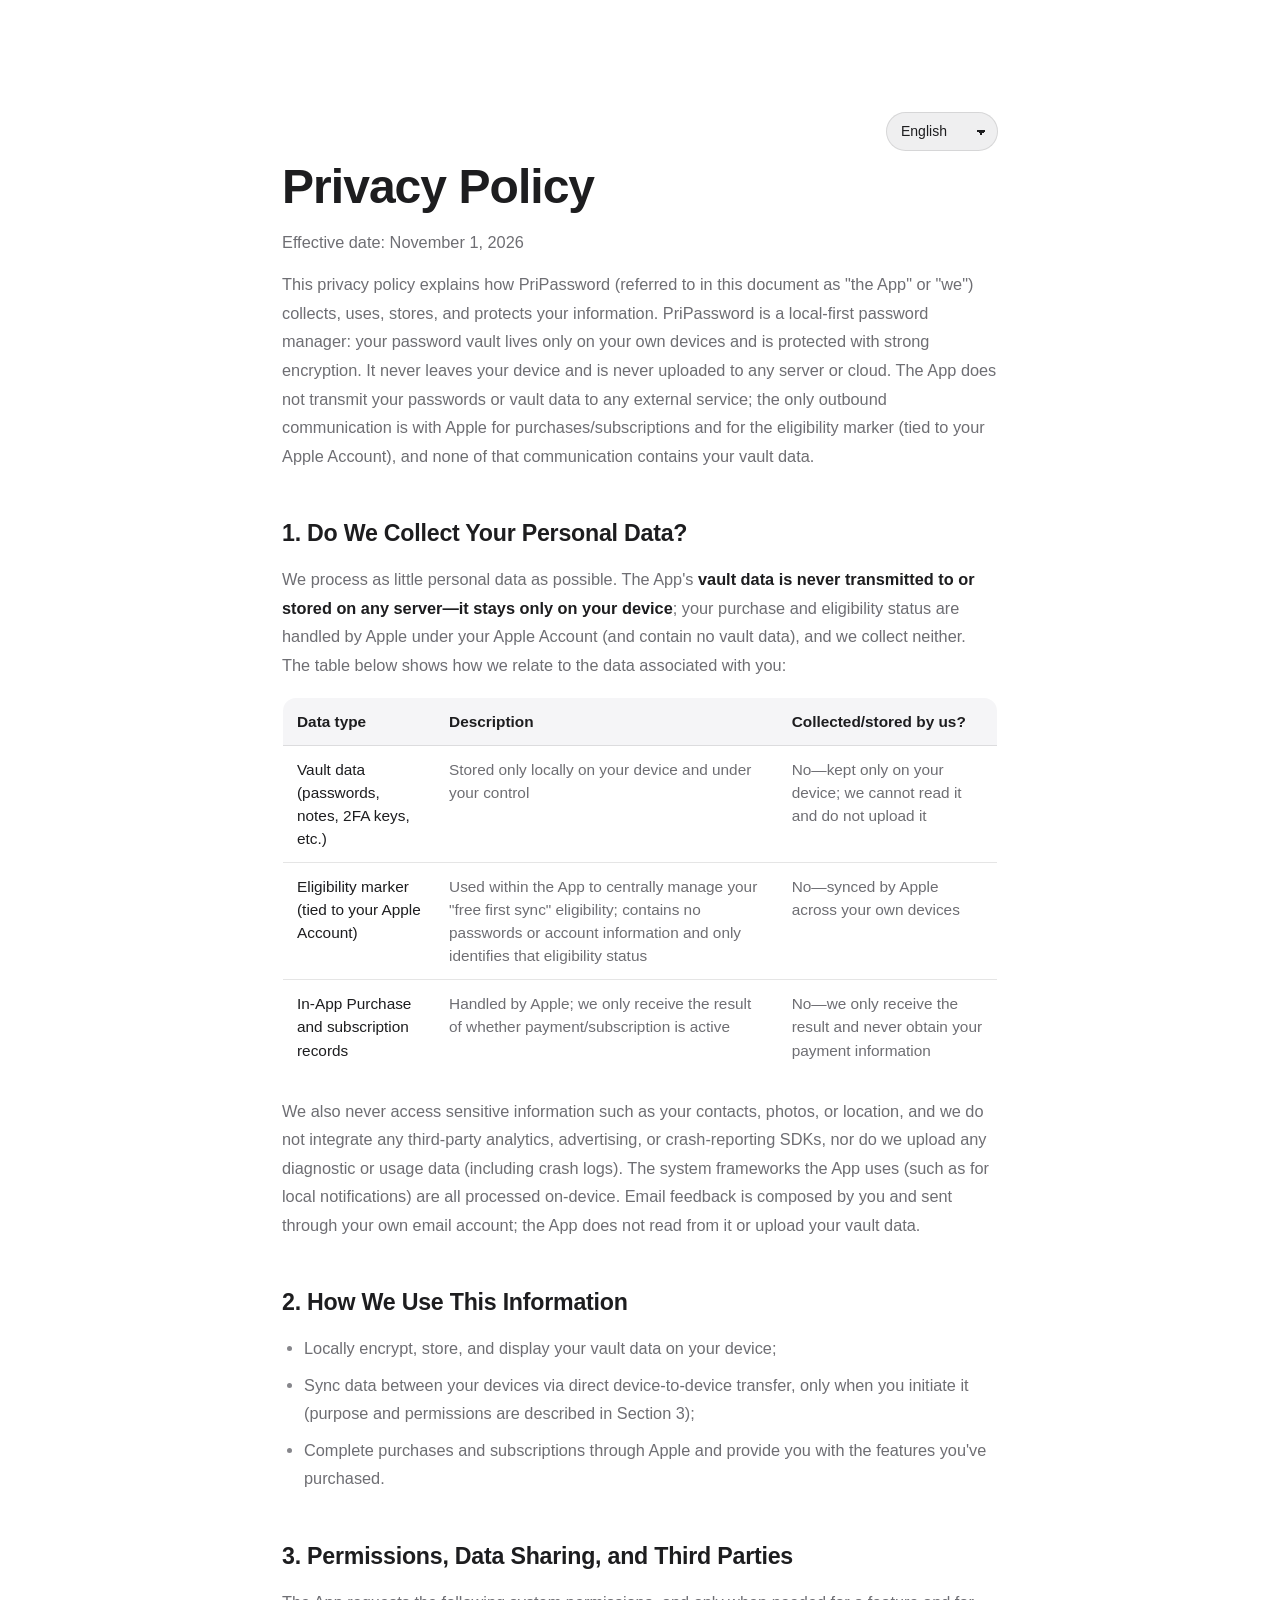
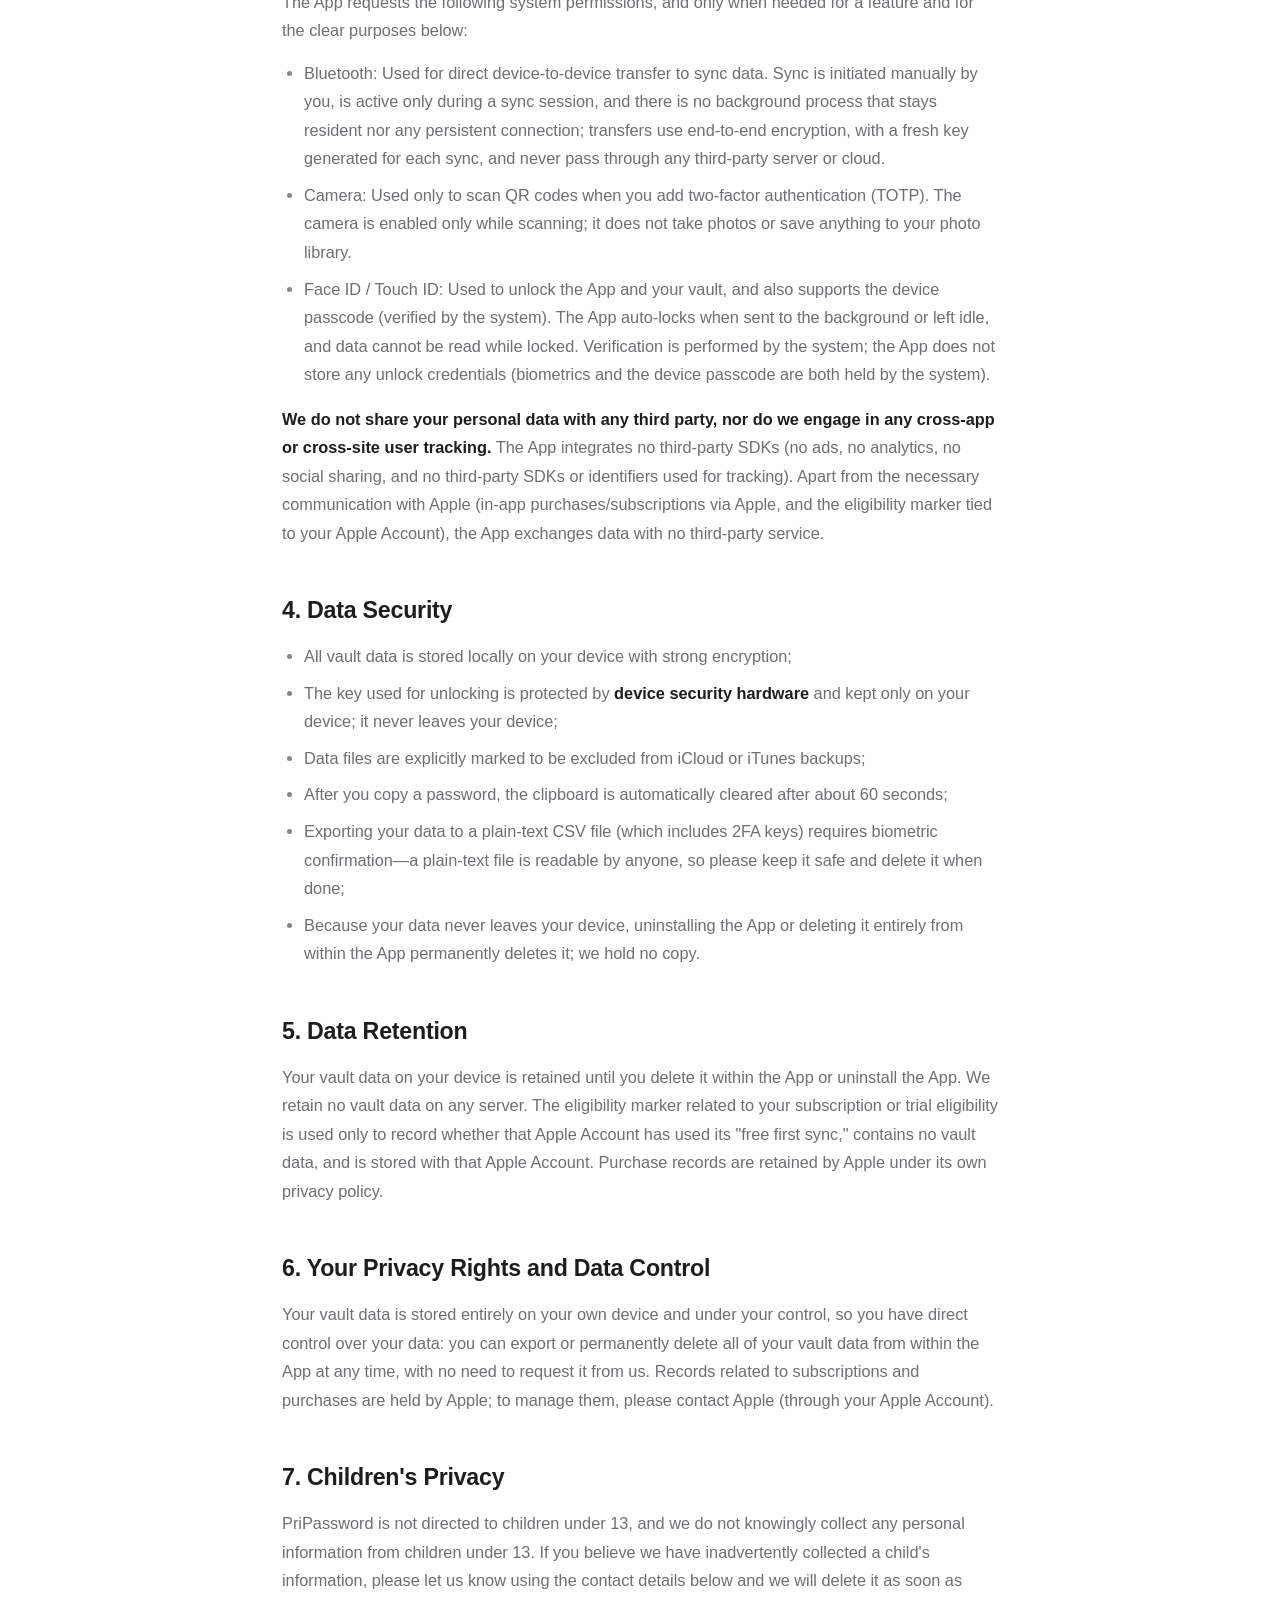
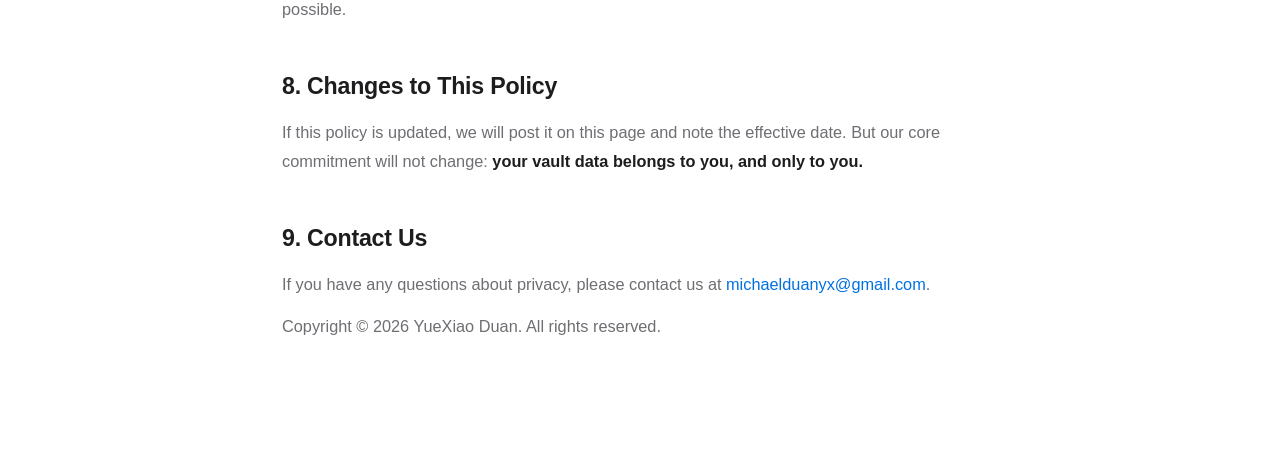
==== commit 7b96d0d3: "隐私政策：儿童隐私措辞改为 COPPA 标准（对齐 App Store 4+ 分级） 10 语言第 7 节由「可供所有年龄的用户使用」改为「并非专为 13 岁以下儿童设计 / not directed" ====
--- a/privacy.html
+++ b/privacy.html
@@ -99,7 +99,7 @@
   <p>您的保险库数据完全保存在您自己的设备上、由您掌控，因此您对自己的数据拥有直接控制权：您可以随时在 App 内导出或彻底删除全部保险库数据，无需向我们申请。与订阅和购买相关的记录由 Apple 持有，如需处理请向 Apple（通过您的 Apple 账户）申请。</p>
 
   <h2>7. 儿童隐私</h2>
-  <p>PriPassword 可供所有年龄的用户使用，我们也不会有意收集 13 岁以下儿童的任何个人信息。如果您认为我们误收集了儿童的信息，请通过下方联系方式告知，我们会尽快删除。</p>
+  <p>PriPassword 并非专为 13 岁以下儿童设计，我们也不会有意收集 13 岁以下儿童的任何个人信息。如果您认为我们误收集了儿童的信息，请通过下方联系方式告知，我们会尽快删除。</p>
 
   <h2>8. 政策变更</h2>
   <p>如本政策更新，我们会在此页面公布并注明生效日期。但我们的核心承诺不会改变：<strong>您的保险库数据属于您，且只属于您。</strong></p>
@@ -164,7 +164,7 @@
   <p>您的保險庫資料完全儲存在您自己的裝置上、由您掌控，因此您對自己的資料擁有直接控制權：您可以隨時在 App 內匯出或徹底刪除全部保險庫資料，無需向我們申請。與訂閱和購買相關的記錄由 Apple 持有，如需處理請向 Apple（透過您的 Apple 帳戶）申請。</p>
 
   <h2>7. 兒童隱私</h2>
-  <p>PriPassword 可供所有年齡的使用者使用，我們也不會有意收集 13 歲以下兒童的任何個人資訊。如果您認為我們誤收集了兒童的資訊，請透過下方聯絡方式告知，我們會盡快刪除。</p>
+  <p>PriPassword 並非專為 13 歲以下兒童設計，我們也不會有意收集 13 歲以下兒童的任何個人資訊。如果您認為我們誤收集了兒童的資訊，請透過下方聯絡方式告知，我們會盡快刪除。</p>
 
   <h2>8. 政策變更</h2>
   <p>如本政策更新，我們會在此頁面公布並註明生效日期。但我們的核心承諾不會改變：<strong>您的保險庫資料屬於您，且只屬於您。</strong></p>
@@ -229,7 +229,7 @@
   <p>Your vault data is stored entirely on your own device and under your control, so you have direct control over your data: you can export or permanently delete all of your vault data from within the App at any time, with no need to request it from us. Records related to subscriptions and purchases are held by Apple; to manage them, please contact Apple (through your Apple Account).</p>
 
   <h2>7. Children's Privacy</h2>
-  <p>PriPassword is available to users of all ages, and we do not knowingly collect any personal information from children under 13. If you believe we have inadvertently collected a child's information, please let us know using the contact details below and we will delete it as soon as possible.</p>
+  <p>PriPassword is not directed to children under 13, and we do not knowingly collect any personal information from children under 13. If you believe we have inadvertently collected a child's information, please let us know using the contact details below and we will delete it as soon as possible.</p>
 
   <h2>8. Changes to This Policy</h2>
   <p>If this policy is updated, we will post it on this page and note the effective date. But our core commitment will not change: <strong>your vault data belongs to you, and only to you.</strong></p>
@@ -294,7 +294,7 @@
   <p>お客様の保管庫データは完全にお客様ご自身のデバイスに保存され、お客様が管理するため、お客様はご自身のデータに対して直接的な管理権を有します。アプリ内でいつでも全保管庫データをエクスポートまたは完全に削除でき、当社への申請は不要です。サブスクリプションや購入に関連する記録は Apple が保持しており、取り扱いについては Apple（お客様の Apple アカウント経由）にお問い合わせください。</p>
 
   <h2>7. 児童のプライバシー</h2>
-  <p>PriPassword はすべての年齢の方にご利用いただけ、当社は 13 歳未満の子供から意図的に個人情報を収集することはありません。子供の情報を誤って収集したと思われる場合は、以下の連絡先までお知らせいただければ、速やかに削除します。</p>
+  <p>PriPassword は 13 歳未満のお子様を対象としておらず、当社は 13 歳未満の子供から意図的に個人情報を収集することはありません。子供の情報を誤って収集したと思われる場合は、以下の連絡先までお知らせいただければ、速やかに削除します。</p>
 
   <h2>8. ポリシーの変更</h2>
   <p>本ポリシーを更新する場合、当社はこのページで公表し、効力発生日を明記します。ただし、当社の中核となる約束は変わりません：<strong>お客様の保管庫データはお客様のものであり、お客様だけのものです。</strong></p>
@@ -359,7 +359,7 @@
   <p>Ihre Tresordaten werden vollständig auf Ihrem eigenen Gerät gespeichert und stehen unter Ihrer Kontrolle, sodass Sie die direkte Kontrolle über Ihre Daten haben: Sie können jederzeit innerhalb der App Ihren gesamten Tresor exportieren oder dauerhaft löschen, ohne dies bei uns beantragen zu müssen. Aufzeichnungen zu Abonnements und Käufen werden von Apple gehalten; wenden Sie sich zur Verwaltung bitte an Apple (über Ihr Apple-Konto).</p>
 
   <h2>7. Datenschutz für Kinder</h2>
-  <p>PriPassword steht Nutzern jeden Alters zur Verfügung, und wir erheben wissentlich keine personenbezogenen Informationen von Kindern unter 13 Jahren. Wenn Sie glauben, dass wir versehentlich Informationen eines Kindes erfasst haben, lassen Sie es uns über die unten stehenden Kontaktdaten wissen, und wir werden sie so schnell wie möglich löschen.</p>
+  <p>PriPassword richtet sich nicht an Kinder unter 13 Jahren, und wir erheben wissentlich keine personenbezogenen Informationen von Kindern unter 13 Jahren. Wenn Sie glauben, dass wir versehentlich Informationen eines Kindes erfasst haben, lassen Sie es uns über die unten stehenden Kontaktdaten wissen, und wir werden sie so schnell wie möglich löschen.</p>
 
   <h2>8. Änderungen dieser Richtlinie</h2>
   <p>Wenn diese Richtlinie aktualisiert wird, veröffentlichen wir sie auf dieser Seite und geben das Gültigkeitsdatum an. Unser Kernversprechen ändert sich jedoch nicht: <strong>Ihre Tresordaten gehören Ihnen, und nur Ihnen.</strong></p>
@@ -424,7 +424,7 @@
   <p>Vos données de coffre sont entièrement stockées sur votre propre appareil et sous votre contrôle, vous disposez donc d'un contrôle direct sur vos données : vous pouvez exporter ou supprimer définitivement l'intégralité de votre coffre à tout moment depuis l'App, sans avoir à nous le demander. Les enregistrements liés aux abonnements et achats sont détenus par Apple ; pour les gérer, veuillez contacter Apple (via votre compte Apple).</p>
 
   <h2>7. Confidentialité des enfants</h2>
-  <p>PriPassword est disponible pour les utilisateurs de tous âges, et nous ne collectons sciemment aucune information personnelle d'enfants de moins de 13 ans. Si vous pensez que nous avons par erreur collecté des informations sur un enfant, faites-le nous savoir via les coordonnées ci-dessous et nous les supprimerons dès que possible.</p>
+  <p>PriPassword ne s'adresse pas aux enfants de moins de 13 ans, et nous ne collectons sciemment aucune information personnelle d'enfants de moins de 13 ans. Si vous pensez que nous avons par erreur collecté des informations sur un enfant, faites-le nous savoir via les coordonnées ci-dessous et nous les supprimerons dès que possible.</p>
 
   <h2>8. Modifications de cette politique</h2>
   <p>Si cette politique est mise à jour, nous la publierons sur cette page et indiquerons la date d'effet. Mais notre engagement central ne changera pas : <strong>vos données de coffre vous appartiennent, et vous seul.</strong></p>
@@ -489,7 +489,7 @@
   <p>귀하의 금고 데이터는 오직 귀하의 기기에 완전히 저장되며 귀하가 통제하므로, 귀하는 자신의 데이터에 대한 직접적인 통제권을 갖습니다. 앱 내에서 언제든 전체 금고를 내보내거나 완전히 삭제할 수 있으며 당사에 요청할 필요가 없습니다. 구독 및 구매 관련 기록은 Apple이 보관하므로, 처리는 Apple(귀하의 Apple 계정)에 문의하십시오.</p>
 
   <h2>7. 아동의 개인정보</h2>
-  <p>PriPassword는 모든 연령이 이용할 수 있으며, 당사는 13세 미만 아동의 개인정보를 고의로 수집하지 않습니다. 아동의 정보를 잘못 수집했다고 판단되면 아래 연락처로 알려주시면 최대한 빠르게 삭제하겠습니다.</p>
+  <p>PriPassword는 13세 미만 아동을 대상으로 하지 않으며, 당사는 13세 미만 아동의 개인정보를 고의로 수집하지 않습니다. 아동의 정보를 잘못 수집했다고 판단되면 아래 연락처로 알려주시면 최대한 빠르게 삭제하겠습니다.</p>
 
   <h2>8. 정책 변경</h2>
   <p>본 정책이 업데이트되면 이 페이지에 게시하고 시행일을 명시합니다. 하지만 우리의 핵심 약속은 변하지 않습니다: <strong>귀하의 금고 데이터는 귀하의 것이며, 오직 귀하만의 것입니다.</strong></p>
@@ -554,7 +554,7 @@
   <p>Tus datos de bóveda se almacenan por completo en tu propio dispositivo y están bajo tu control, por lo que tienes control directo sobre tus datos: puedes exportar o eliminar de forma permanente toda tu bóveda en cualquier momento desde la App, sin necesidad de solicitárnoslo. Los registros relacionados con suscripciones y compras los conserva Apple; para gestionarlos, contacta con Apple (a través de tu cuenta de Apple).</p>
 
   <h2>7. Privacidad de los niños</h2>
-  <p>PriPassword está disponible para usuarios de todas las edades, y no recopilamos a sabiendas información personal de niños menores de 13 años. Si crees que hemos recopilado por error información de un niño, avísanos usando los datos de contacto de abajo y la eliminaremos lo antes posible.</p>
+  <p>PriPassword no está dirigido a niños menores de 13 años, y no recopilamos a sabiendas información personal de niños menores de 13 años. Si crees que hemos recopilado por error información de un niño, avísanos usando los datos de contacto de abajo y la eliminaremos lo antes posible.</p>
 
   <h2>8. Cambios en esta política</h2>
   <p>Si esta política se actualiza, la publicaremos en esta página e indicaremos la fecha de vigencia. Pero nuestro compromiso central no cambiará: <strong>tus datos de bóveda te pertenecen, y solo a ti.</strong></p>
@@ -619,7 +619,7 @@
   <p>Seus dados de cofre são armazenados inteiramente no seu próprio dispositivo e estão sob seu controle, portanto você tem controle direto sobre seus dados: pode exportar ou excluir permanentemente todo o seu cofre a qualquer momento pelo App, sem precisar nos solicitar. Os registros relacionados a assinaturas e compras são mantidos pela Apple; para gerenciá-los, contate a Apple (através da sua conta Apple).</p>
 
   <h2>7. Privacidade de crianças</h2>
-  <p>O PriPassword está disponível para usuários de todas as idades, e não coletamos conscientemente nenhuma informação pessoal de crianças menores de 13 anos. Se achar que coletamos por engano informações de uma criança, avise-nos usando os dados de contato abaixo e as excluiremos o mais rápido possível.</p>
+  <p>O PriPassword não se destina a crianças menores de 13 anos, e não coletamos conscientemente nenhuma informação pessoal de crianças menores de 13 anos. Se achar que coletamos por engano informações de uma criança, avise-nos usando os dados de contato abaixo e as excluiremos o mais rápido possível.</p>
 
   <h2>8. Alterações nesta política</h2>
   <p>Se esta política for atualizada, a publicaremos nesta página e indicaremos a data de vigência. Mas nosso compromisso central não mudará: <strong>os dados do seu cofre pertencem a você, e só a você.</strong></p>
@@ -684,7 +684,7 @@
   <p>I tuoi dati del caveau sono memorizzati interamente sul tuo dispositivo e sotto il tuo controllo, così hai il controllo diretto sui tuoi dati: puoi esportare o eliminare in modo permanente l'intero tuo caveau in qualsiasi momento all'interno dell'App, senza doverlo richiedere a noi. Le registrazioni relative ad abbonamenti e acquisti sono gestite da Apple; per gestirle contatta Apple (tramite il tuo account Apple).</p>
 
   <h2>7. Privacy dei minori</h2>
-  <p>PriPassword è a disposizione di utenti di qualsiasi età, e non raccogliamo consapevolmente informazioni personali di minori di 13 anni. Se ritieni che abbiamo raccolto per errore informazioni di un minore, segnalacelo tramite i contatti qui sotto e le elimineremo il prima possibile.</p>
+  <p>PriPassword non è destinato a bambini di età inferiore ai 13 anni, e non raccogliamo consapevolmente informazioni personali di minori di 13 anni. Se ritieni che abbiamo raccolto per errore informazioni di un minore, segnalacelo tramite i contatti qui sotto e le elimineremo il prima possibile.</p>
 
   <h2>8. Modifiche a questa informativa</h2>
   <p>Se questa informativa viene aggiornata, la pubblichiamo su questa pagina e ne indichiamo la data di efficacia. Il nostro impegno centrale tuttavia non cambia: <strong>i tuoi dati del caveau ti appartengono, e solo a te.</strong></p>
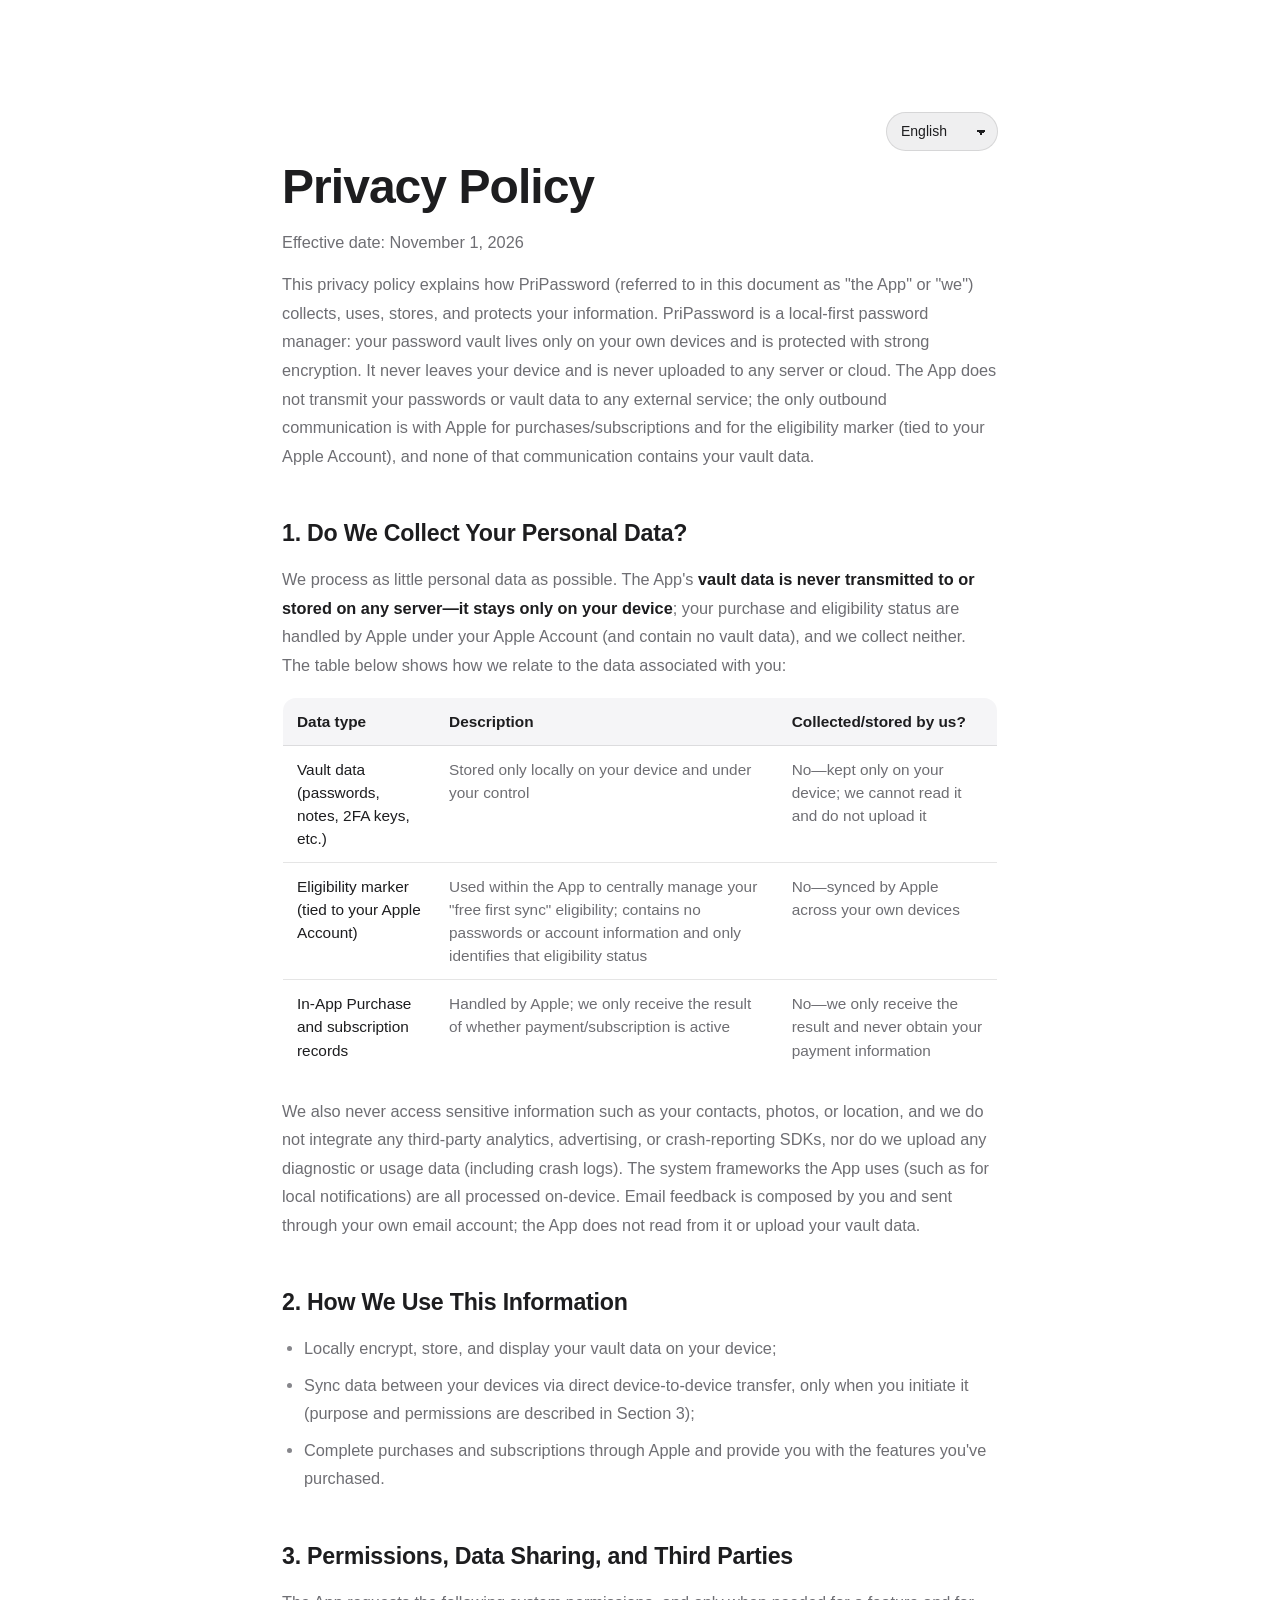
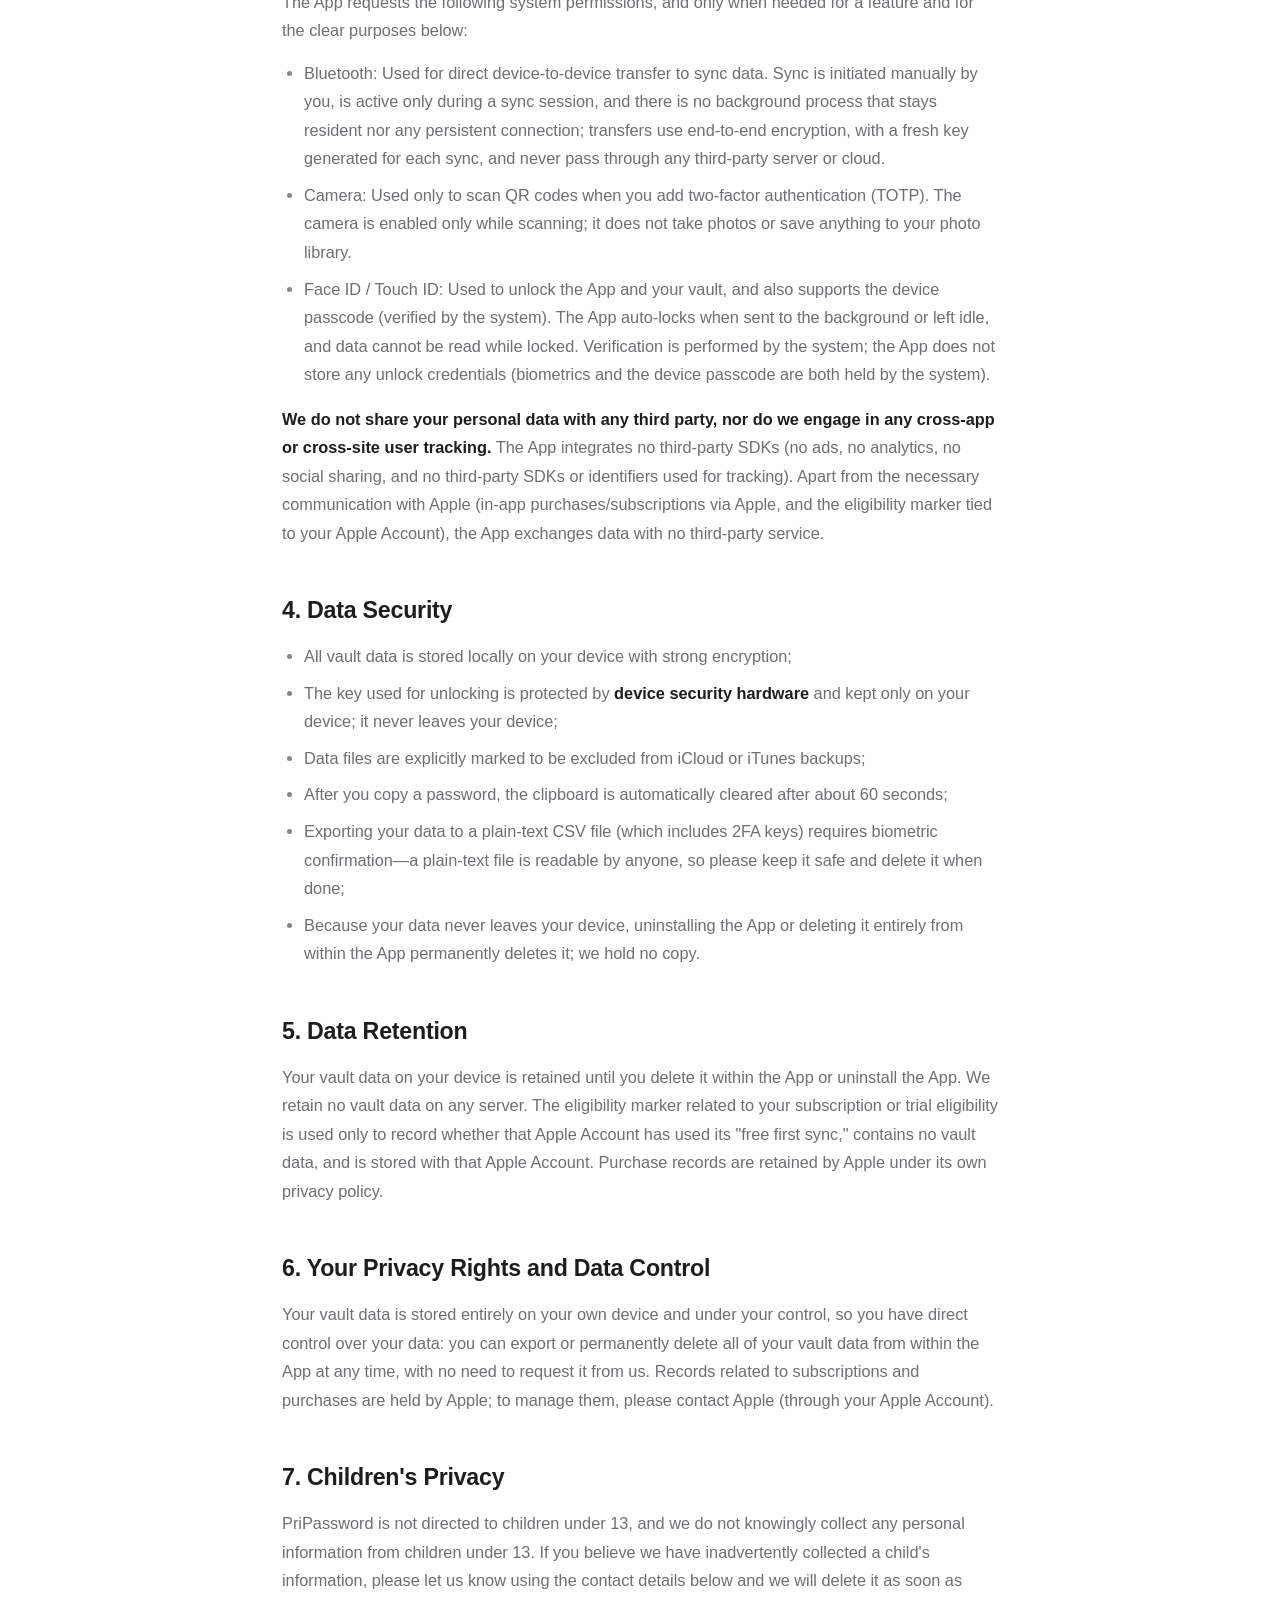
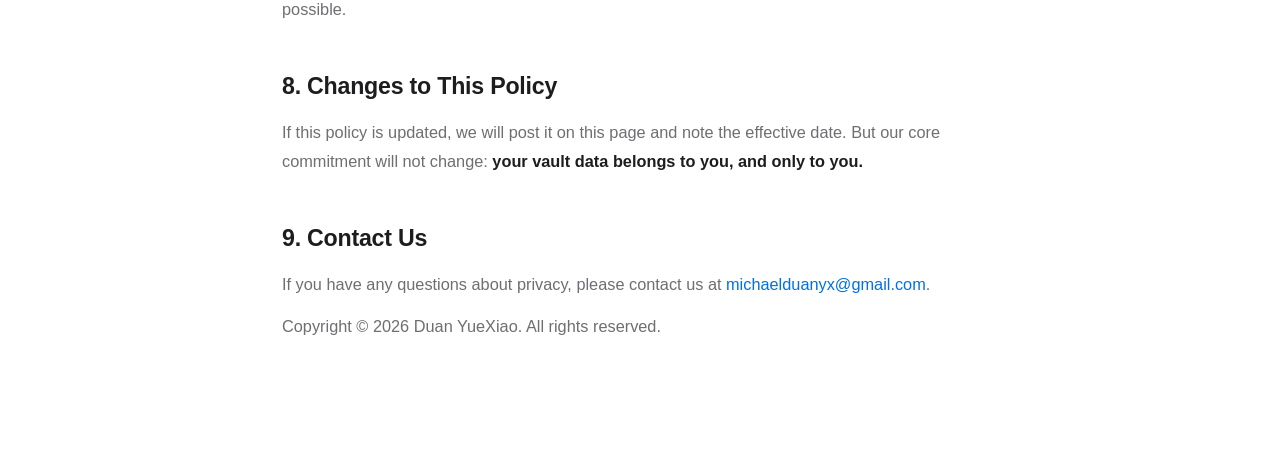
==== commit 8908bdd6: "三页版权署名统一：中文用段月骁，其他语言用 Duan YueXiao 使用条款/技术支持/隐私政策共 10 语言：简中、繁中用「段月骁」，其余 8 语言（含日/韩）用「Duan YueXiao」；日/" ====
--- a/privacy.html
+++ b/privacy.html
@@ -237,7 +237,7 @@
   <h2>9. Contact Us</h2>
   <p>If you have any questions about privacy, please contact us at <a class="link" href="mailto:michaelduanyx@gmail.com">michaelduanyx@gmail.com</a>.</p>
 
-  <p class="doc__meta">Copyright © 2026 YueXiao Duan. All rights reserved.</p>
+  <p class="doc__meta">Copyright © 2026 Duan YueXiao. All rights reserved.</p>
 </div>
 
 <!-- ===================== 日本語 ===================== -->
@@ -302,7 +302,7 @@
   <h2>9. お問い合わせ</h2>
   <p>プライバシーに関するご質問は、<a class="link" href="mailto:michaelduanyx@gmail.com">michaelduanyx@gmail.com</a> までメールでご連絡ください。</p>
 
-  <p class="doc__meta">Copyright © 2026 段月骁. All Rights Reserved.</p>
+  <p class="doc__meta">Copyright © 2026 Duan YueXiao. All Rights Reserved.</p>
 </div>
 
 <!-- ===================== Deutsch ===================== -->
@@ -367,7 +367,7 @@
   <h2>9. Kontakt</h2>
   <p>Bei Fragen zum Datenschutz kontaktieren Sie uns unter <a class="link" href="mailto:michaelduanyx@gmail.com">michaelduanyx@gmail.com</a>.</p>
 
-  <p class="doc__meta">Copyright © 2026 YueXiao Duan. Alle Rechte vorbehalten.</p>
+  <p class="doc__meta">Copyright © 2026 Duan YueXiao. Alle Rechte vorbehalten.</p>
 </div>
 
 <!-- ===================== Français ===================== -->
@@ -432,7 +432,7 @@
   <h2>9. Nous contacter</h2>
   <p>Pour toute question sur la confidentialité, contactez-nous à <a class="link" href="mailto:michaelduanyx@gmail.com">michaelduanyx@gmail.com</a>.</p>
 
-  <p class="doc__meta">Copyright © 2026 YueXiao Duan. Tous droits réservés.</p>
+  <p class="doc__meta">Copyright © 2026 Duan YueXiao. Tous droits réservés.</p>
 </div>
 
 <!-- ===================== 한국어 ===================== -->
@@ -497,7 +497,7 @@
   <h2>9. 연락처</h2>
   <p>개인정보에 관한 문의는 <a class="link" href="mailto:michaelduanyx@gmail.com">michaelduanyx@gmail.com</a>으로 이메일 주시십시오.</p>
 
-  <p class="doc__meta">Copyright © 2026 段月骁. All rights reserved.</p>
+  <p class="doc__meta">Copyright © 2026 Duan YueXiao. All rights reserved.</p>
 </div>
 
 <!-- ===================== Español ===================== -->
@@ -562,7 +562,7 @@
   <h2>9. Contacto</h2>
   <p>Para cualquier duda de privacidad, contáctanos en <a class="link" href="mailto:michaelduanyx@gmail.com">michaelduanyx@gmail.com</a>.</p>
 
-  <p class="doc__meta">Copyright © 2026 YueXiao Duan. Todos los derechos reservados.</p>
+  <p class="doc__meta">Copyright © 2026 Duan YueXiao. Todos los derechos reservados.</p>
 </div>
 
 <!-- ===================== Português ===================== -->
@@ -627,7 +627,7 @@
   <h2>9. Contato</h2>
   <p>Para dúvidas sobre privacidade, contate-nos em <a class="link" href="mailto:michaelduanyx@gmail.com">michaelduanyx@gmail.com</a>.</p>
 
-  <p class="doc__meta">Copyright © 2026 YueXiao Duan. Todos os direitos reservados.</p>
+  <p class="doc__meta">Copyright © 2026 Duan YueXiao. Todos os direitos reservados.</p>
 </div>
 
 <!-- ===================== Italiano ===================== -->
@@ -692,7 +692,7 @@
   <h2>9. Contatti</h2>
   <p>Per dubbi sulla privacy, contattaci a <a class="link" href="mailto:michaelduanyx@gmail.com">michaelduanyx@gmail.com</a>.</p>
 
-  <p class="doc__meta">Copyright © 2026 YueXiao Duan. Tutti i diritti riservati.</p>
+  <p class="doc__meta">Copyright © 2026 Duan YueXiao. Tutti i diritti riservati.</p>
 </div>
 
     </div>
